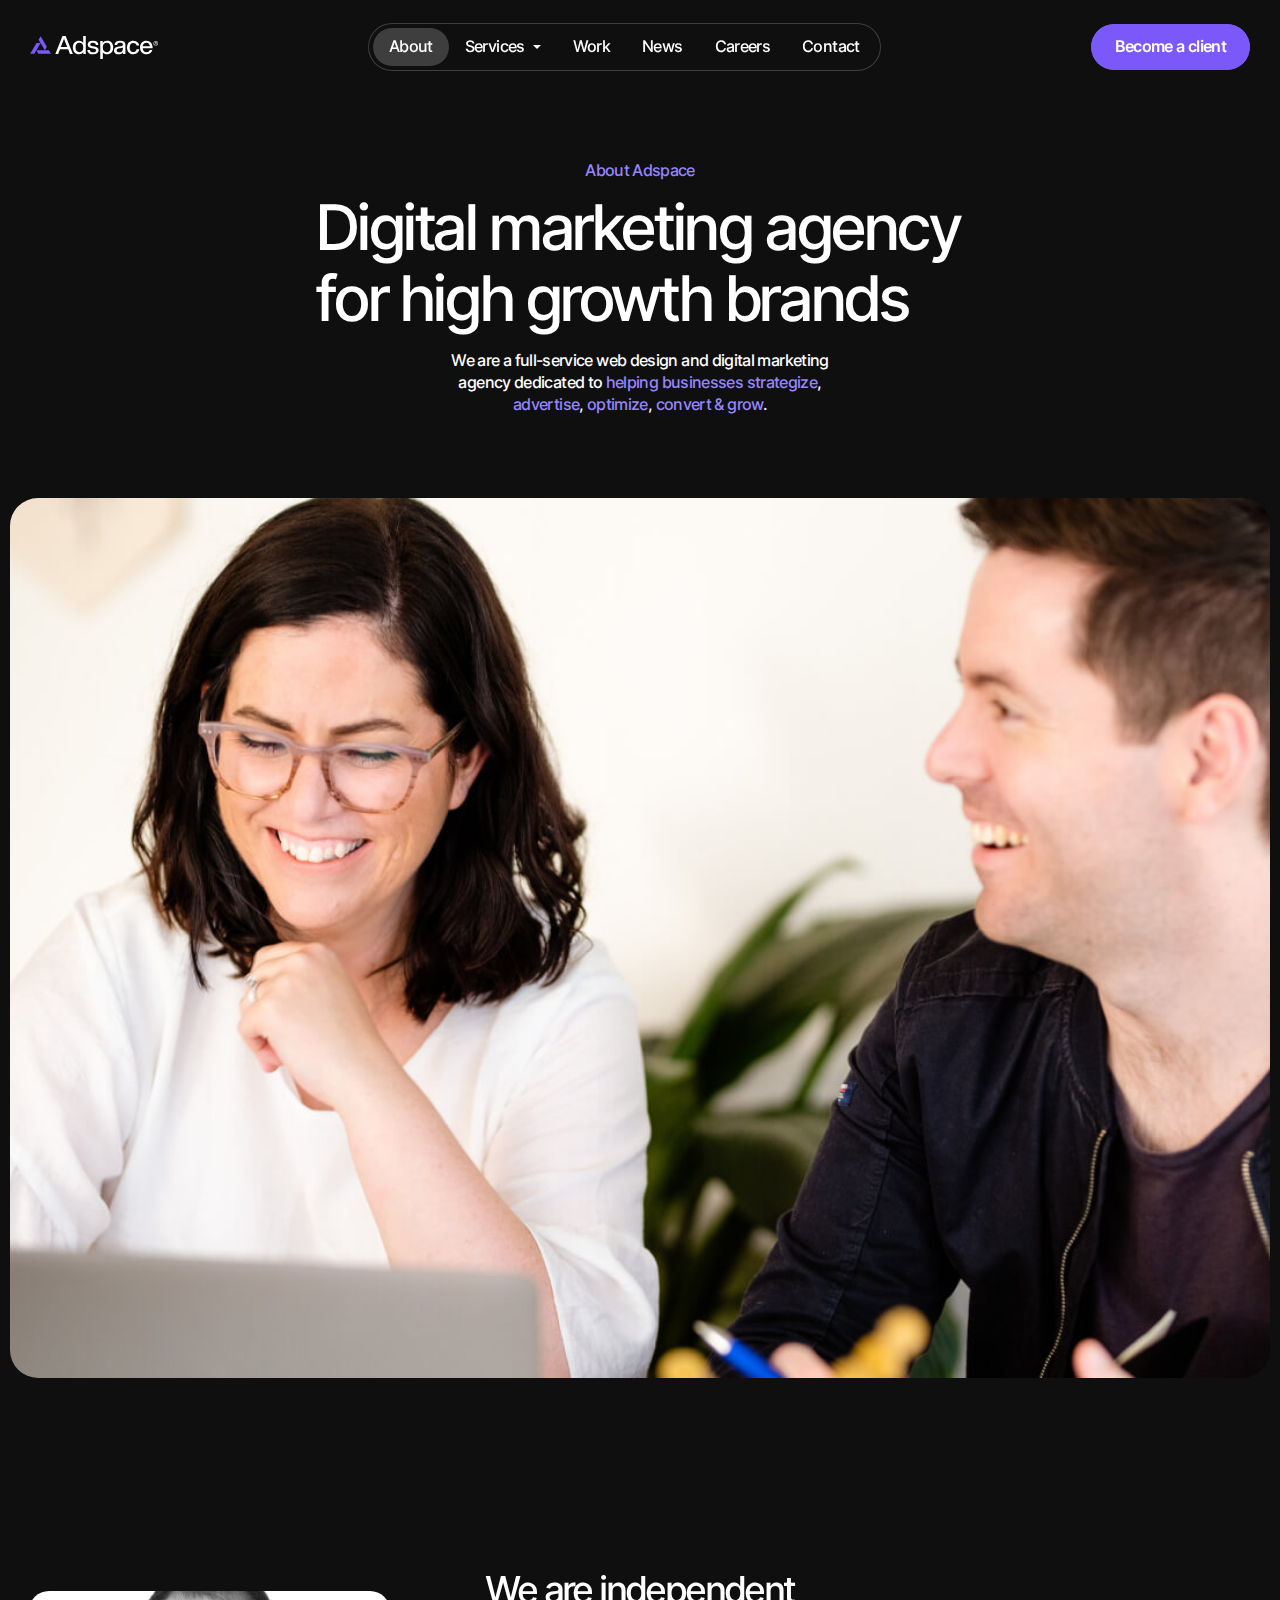
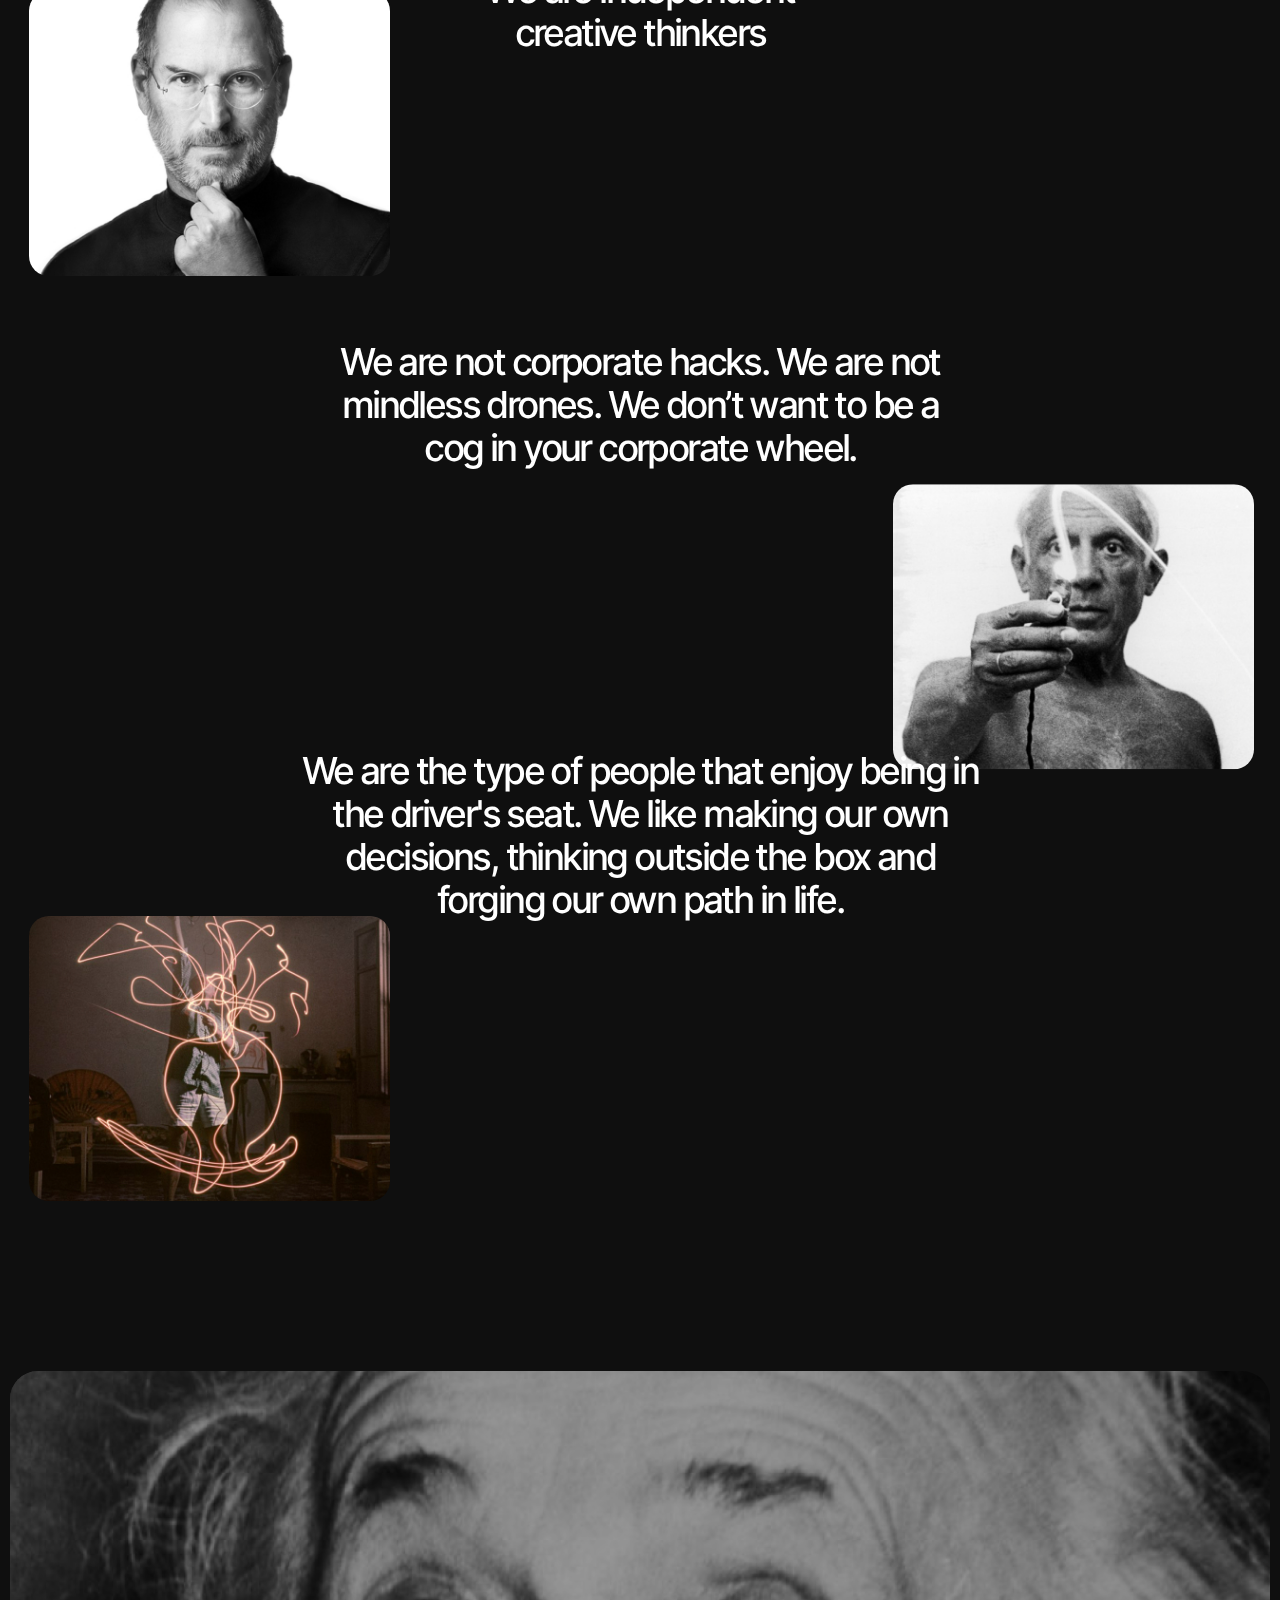
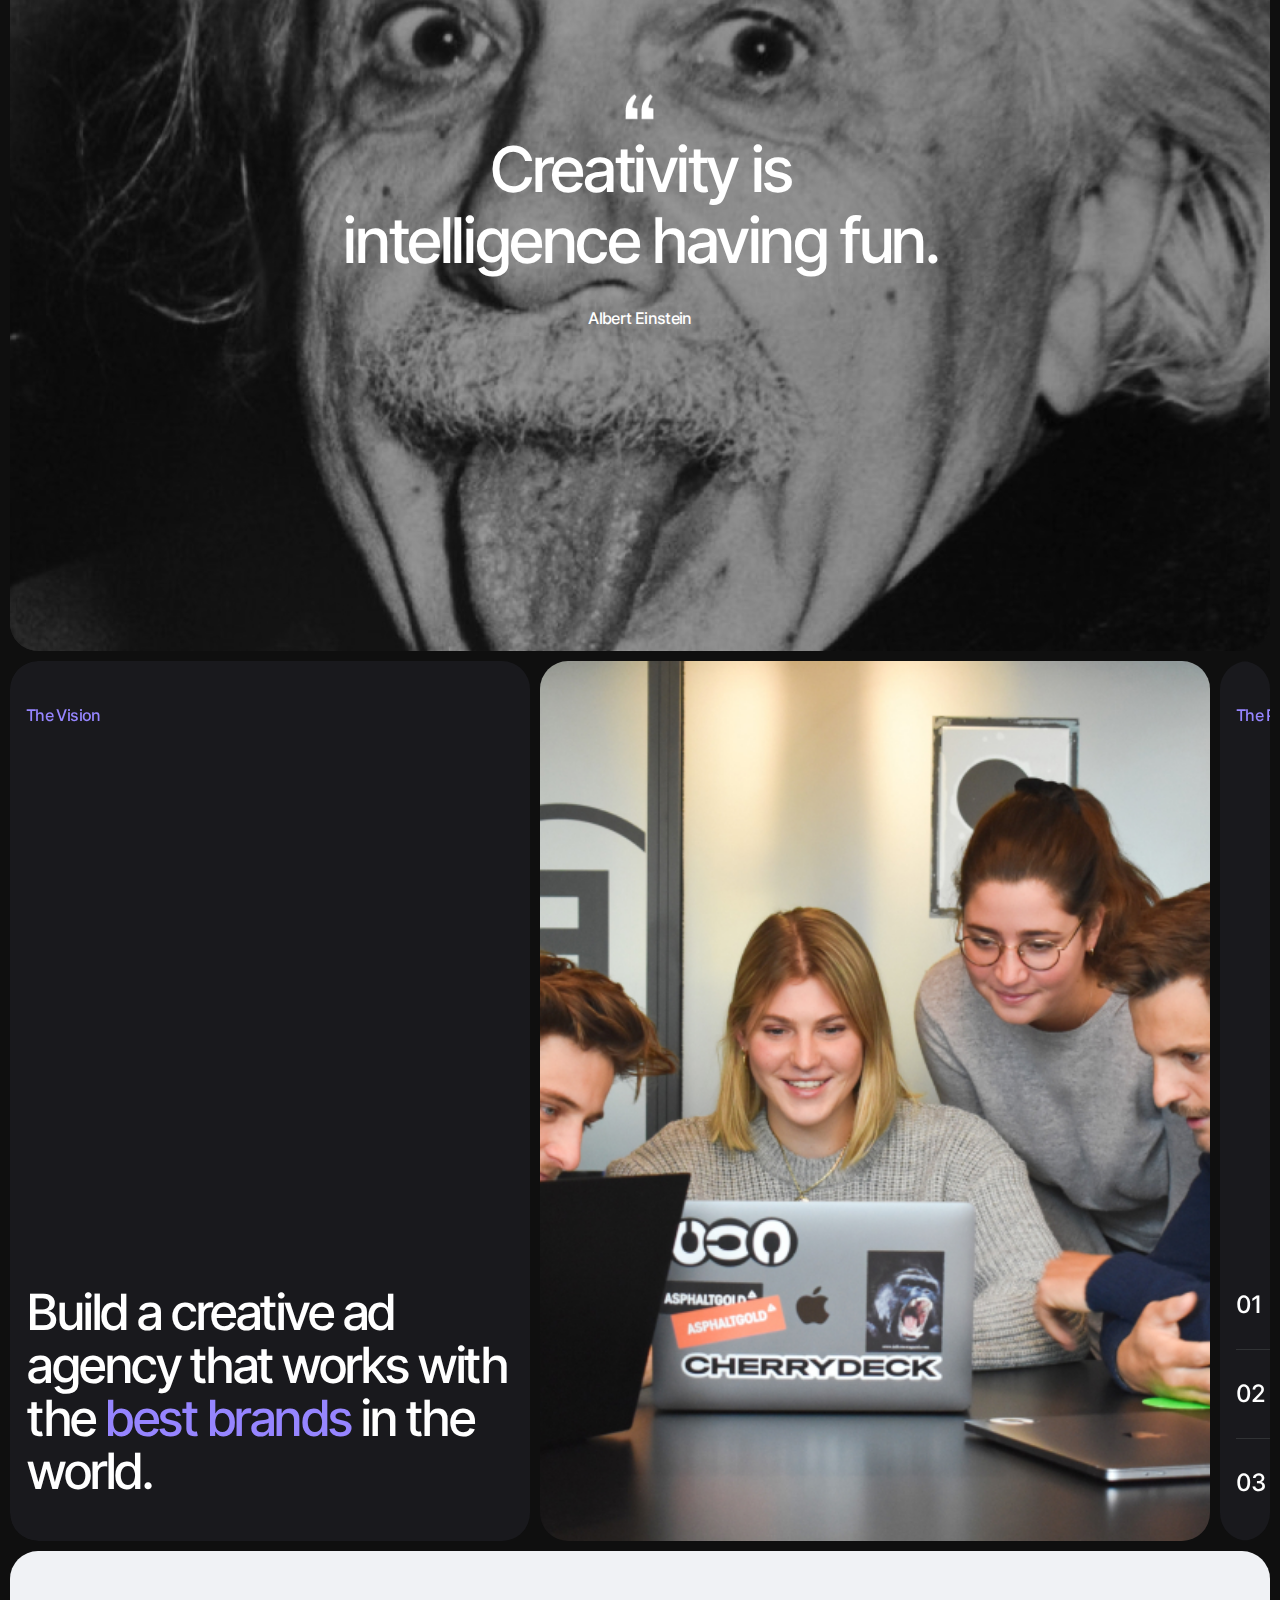
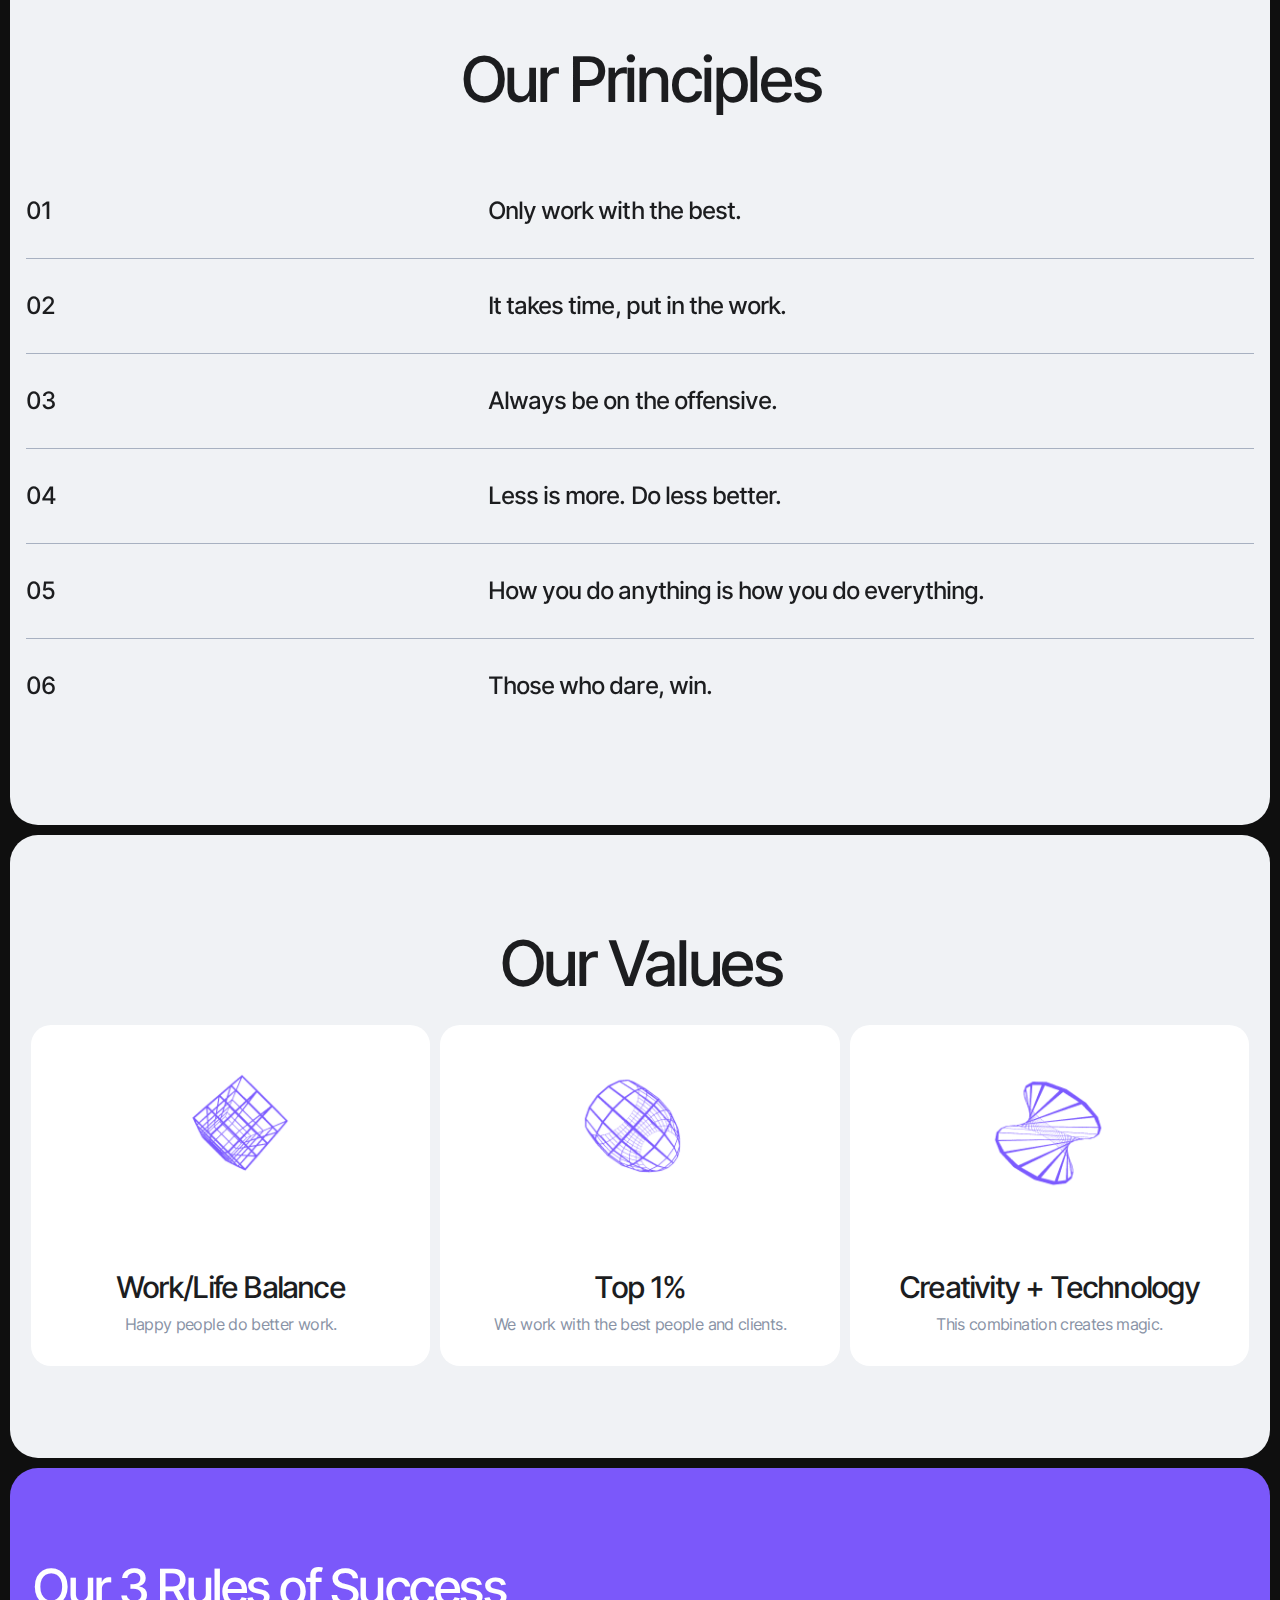
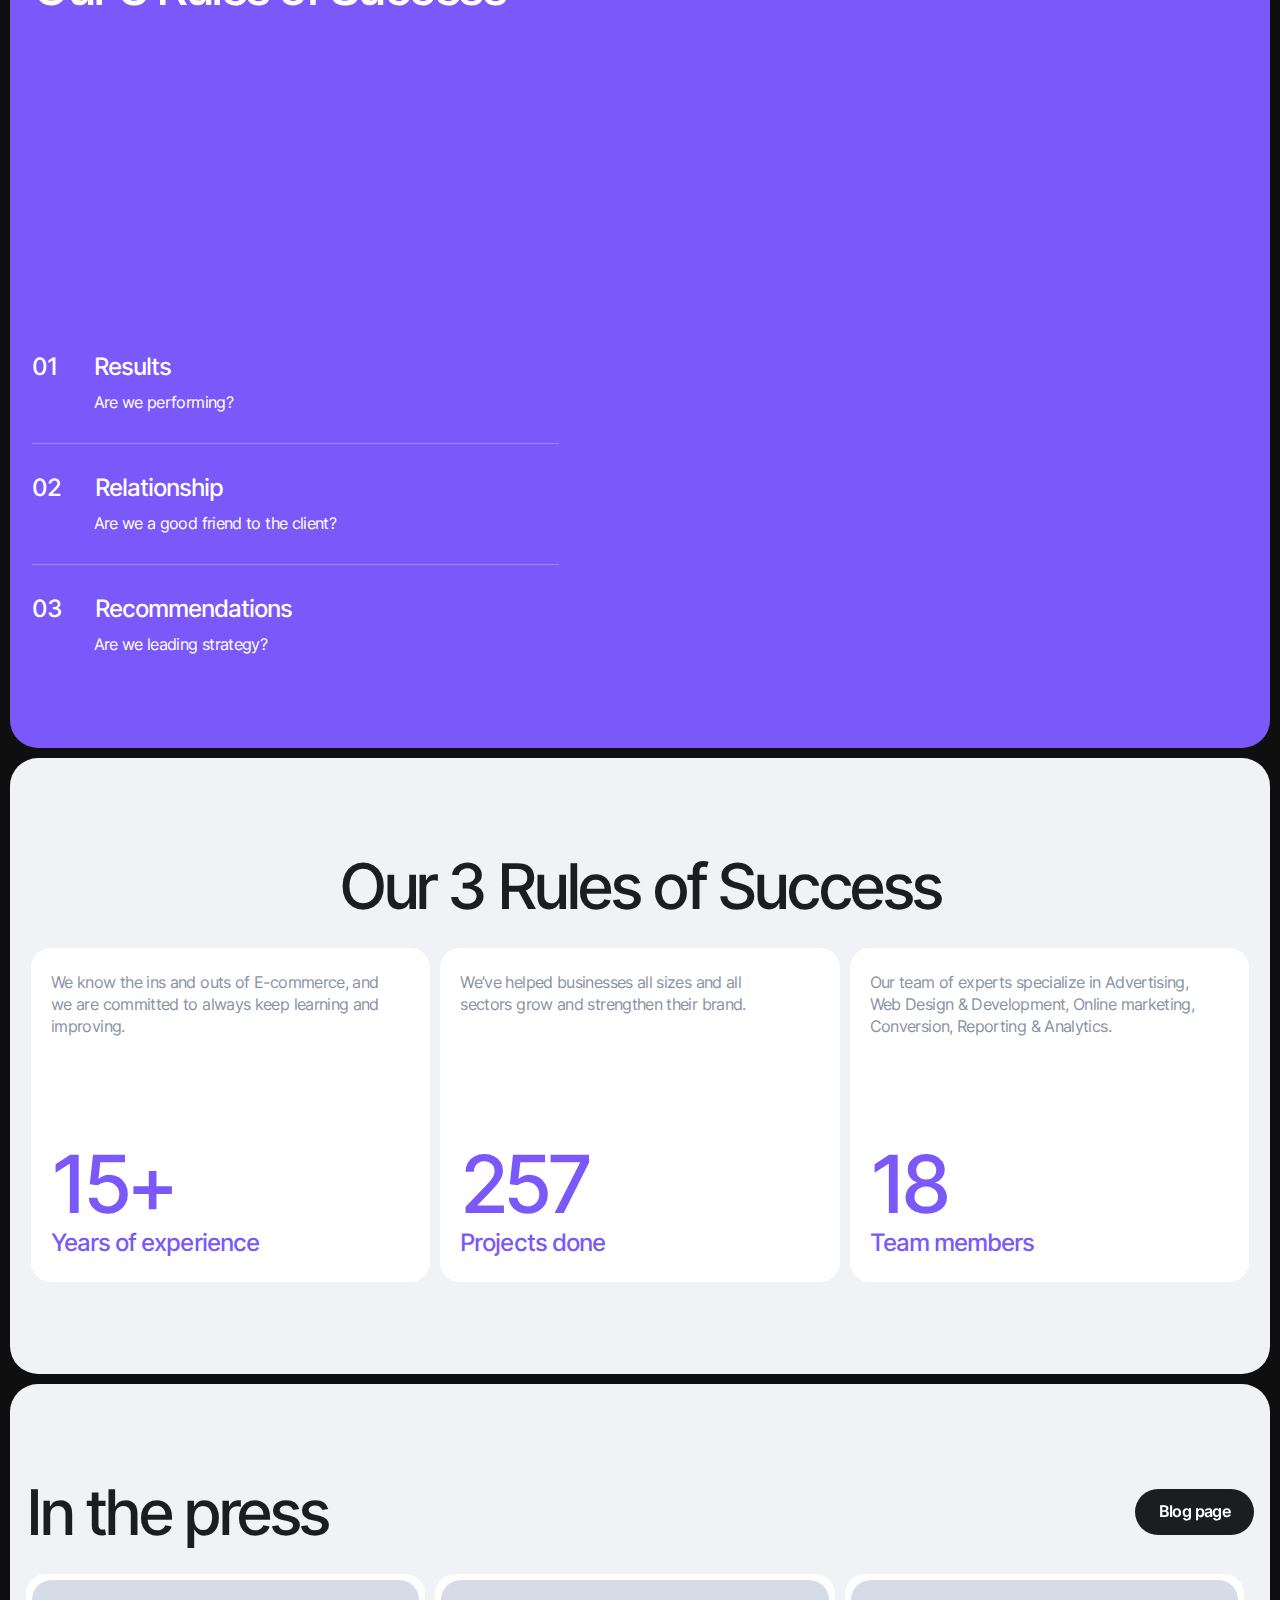
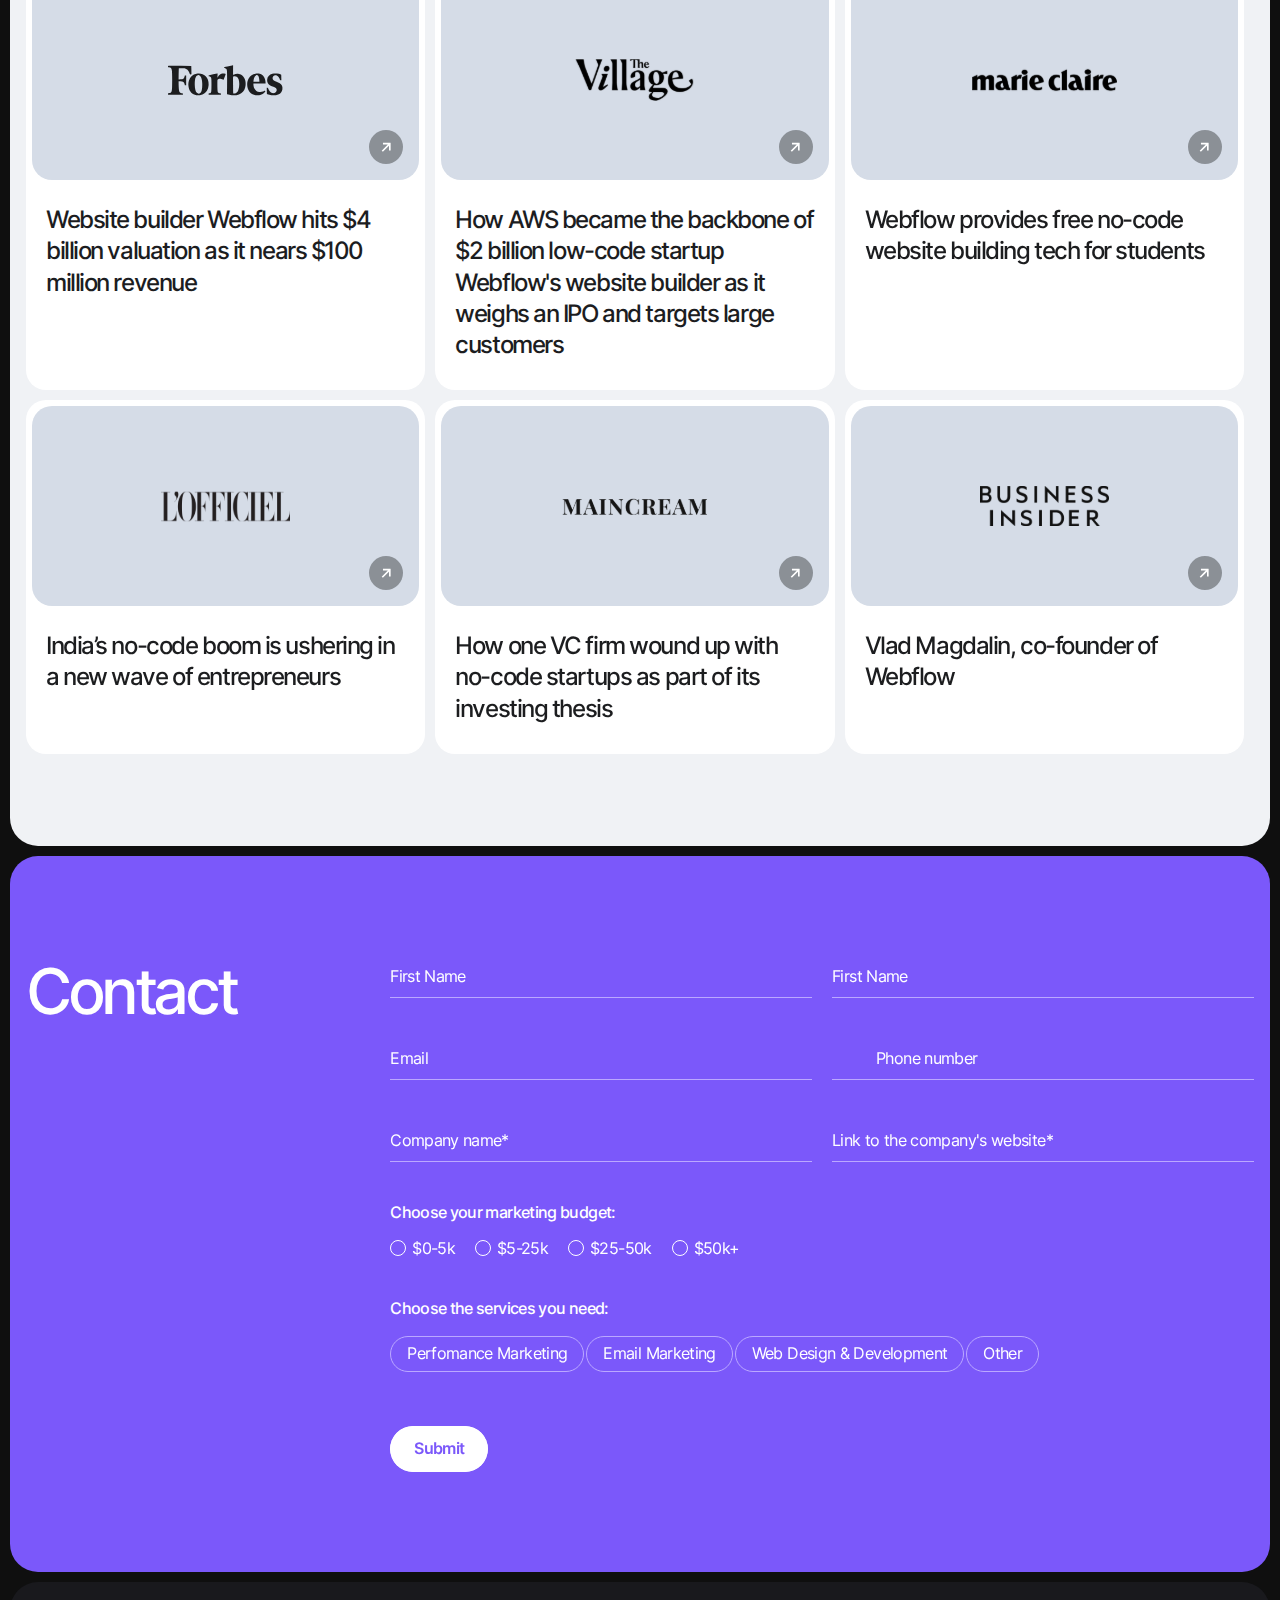
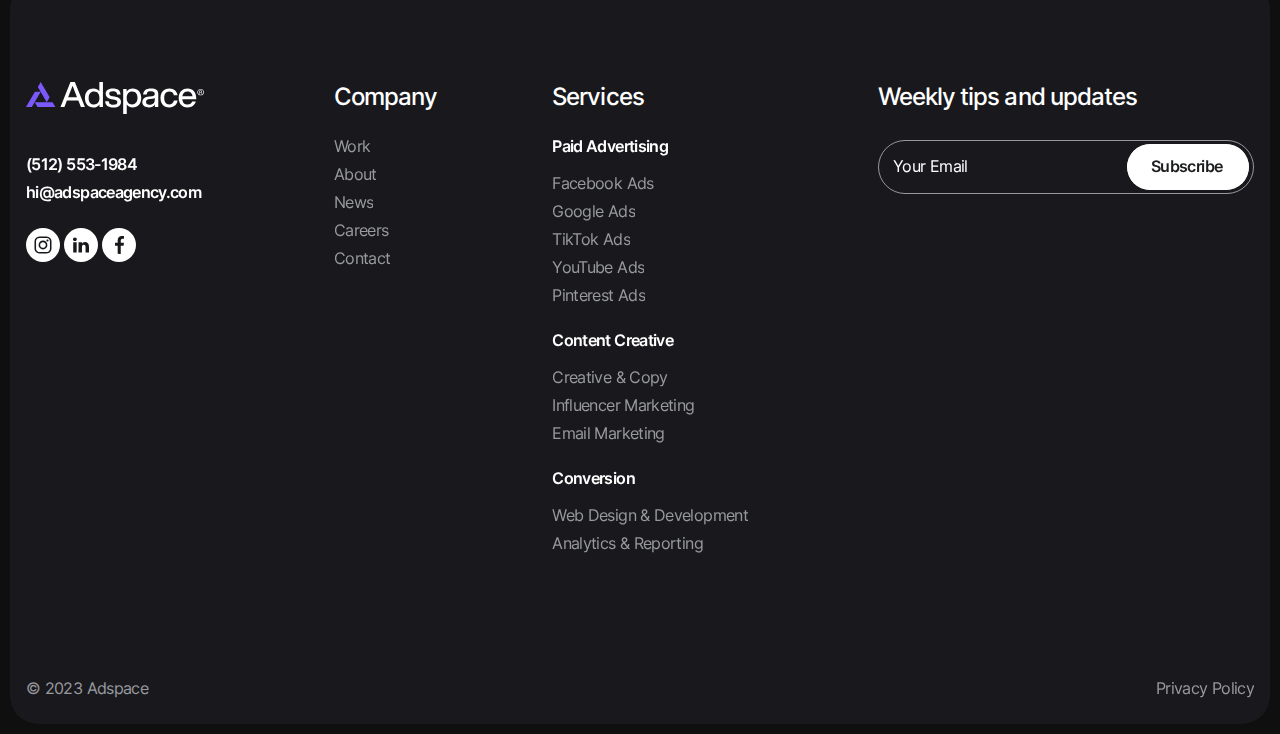
==== about.html @ 28464959 "add files" ====
<!DOCTYPE html>
<html lang="en" class="">
<head>
    <meta charset="UTF-8">
    <meta http-equiv="X-UA-Compatible" content="IE=edge">
    <meta name="viewport" content="width=device-width, initial-scale=1.0">
    <link rel="stylesheet" href="css/style.min.css">
    <link rel="stylesheet" href="https://cdn.jsdelivr.net/npm/swiper@11/swiper-bundle.min.css" />
    <link rel="stylesheet" href="https://cdnjs.cloudflare.com/ajax/libs/intl-tel-input/17.0.8/css/intlTelInput.css" />
    <link rel="stylesheet" href="https://cdnjs.cloudflare.com/ajax/libs/animate.css/4.1.1/animate.min.css" />
    <title>About</title>
</head>

<body class="">
    <svg display="none">
    <symbol id="instagram" viewBox="0 0 18 18">
        <g>
            <path
                d="M9 2.03614C11.253 2.03614 11.5602 2.03614 12.4819 2.03614C13.3012 2.03614 13.7108 2.24096 14.0181 2.34337C14.4277 2.54819 14.7349 2.6506 15.0422 2.95783C15.3494 3.26506 15.5542 3.57229 15.6566 3.98193C15.759 4.28916 15.8614 4.6988 15.9639 5.51807C15.9639 6.43976 15.9639 6.64458 15.9639 9C15.9639 11.3554 15.9639 11.5602 15.9639 12.4819C15.9639 13.3012 15.759 13.7108 15.6566 14.0181C15.4518 14.4277 15.3494 14.7349 15.0422 15.0422C14.7349 15.3494 14.4277 15.5542 14.0181 15.6566C13.7108 15.759 13.3012 15.8614 12.4819 15.9639C11.5602 15.9639 11.3554 15.9639 9 15.9639C6.64458 15.9639 6.43976 15.9639 5.51807 15.9639C4.6988 15.9639 4.28916 15.759 3.98193 15.6566C3.57229 15.4518 3.26506 15.3494 2.95783 15.0422C2.6506 14.7349 2.44578 14.4277 2.34337 14.0181C2.24096 13.7108 2.13855 13.3012 2.03614 12.4819C2.03614 11.5602 2.03614 11.3554 2.03614 9C2.03614 6.64458 2.03614 6.43976 2.03614 5.51807C2.03614 4.6988 2.24096 4.28916 2.34337 3.98193C2.54819 3.57229 2.6506 3.26506 2.95783 2.95783C3.26506 2.6506 3.57229 2.44578 3.98193 2.34337C4.28916 2.24096 4.6988 2.13855 5.51807 2.03614C6.43976 2.03614 6.74699 2.03614 9 2.03614ZM9 0.5C6.64458 0.5 6.43976 0.5 5.51807 0.5C4.59639 0.5 3.98193 0.70482 3.46988 0.909639C2.95783 1.11446 2.44578 1.42169 1.93374 1.93374C1.42169 2.44578 1.21687 2.85542 0.909639 3.46988C0.70482 3.98193 0.60241 4.59639 0.5 5.51807C0.5 6.43976 0.5 6.74699 0.5 9C0.5 11.3554 0.5 11.5602 0.5 12.4819C0.5 13.4036 0.70482 14.0181 0.909639 14.5301C1.11446 15.0422 1.42169 15.5542 1.93374 16.0663C2.44578 16.5783 2.85542 16.7831 3.46988 17.0904C3.98193 17.2952 4.59639 17.3976 5.51807 17.5C6.43976 17.5 6.74699 17.5 9 17.5C11.253 17.5 11.5602 17.5 12.4819 17.5C13.4036 17.5 14.0181 17.2952 14.5301 17.0904C15.0422 16.8855 15.5542 16.5783 16.0663 16.0663C16.5783 15.5542 16.7831 15.1446 17.0904 14.5301C17.2952 14.0181 17.3976 13.4036 17.5 12.4819C17.5 11.5602 17.5 11.253 17.5 9C17.5 6.74699 17.5 6.43976 17.5 5.51807C17.5 4.59639 17.2952 3.98193 17.0904 3.46988C16.8855 2.95783 16.5783 2.44578 16.0663 1.93374C15.5542 1.42169 15.1446 1.21687 14.5301 0.909639C14.0181 0.70482 13.4036 0.60241 12.4819 0.5C11.5602 0.5 11.3554 0.5 9 0.5Z" />
            <path
                d="M9 4.59639C6.54217 4.59639 4.59639 6.54217 4.59639 9C4.59639 11.4578 6.54217 13.4036 9 13.4036C11.4578 13.4036 13.4036 11.4578 13.4036 9C13.4036 6.54217 11.4578 4.59639 9 4.59639ZM9 11.8675C7.46386 11.8675 6.13253 10.6386 6.13253 9C6.13253 7.46386 7.36145 6.13253 9 6.13253C10.5361 6.13253 11.8675 7.36145 11.8675 9C11.8675 10.5361 10.5361 11.8675 9 11.8675Z" />
            <path
                d="M13.506 5.51807C14.0716 5.51807 14.5301 5.05957 14.5301 4.49398C14.5301 3.92838 14.0716 3.46988 13.506 3.46988C12.9404 3.46988 12.4819 3.92838 12.4819 4.49398C12.4819 5.05957 12.9404 5.51807 13.506 5.51807Z" />
        </g>
    </symbol>
    <symbol id="linkedin" viewBox="0 0 16 16">
        <g>
            <path
                d="M16 9.72189V15.6053H12.5561V10.0806C12.5561 8.7174 12.0538 7.78467 10.8341 7.78467C9.90135 7.78467 9.32735 8.43041 9.11211 9.0044C9.04036 9.21965 8.96861 9.50664 8.96861 9.86539V15.6053H5.52466C5.52466 15.6053 5.59641 6.27794 5.52466 5.34521H8.96861V6.78019C9.39911 6.0627 10.2601 5.05821 12.0538 5.05821C14.278 5.05821 16 6.56494 16 9.72189ZM1.93722 0.394531C0.789236 0.394531 0 1.18377 0 2.18825C0 3.19274 0.717488 3.98198 1.86547 3.98198C3.0852 3.98198 3.80269 3.19274 3.80269 2.18825C3.87444 1.11202 3.15695 0.394531 1.93722 0.394531ZM0.215246 15.6053H3.65919V5.34521H0.215246V15.6053Z" />
        </g>
    </symbol>
    <symbol id="facebook" viewBox="0 0 9 18">
        <g>
            <path
                d="M5.74281 9.67681H8.53444L8.97275 6.69956H5.74224V5.07235C5.74224 3.83556 6.12718 2.73883 7.22918 2.73883H9V0.140667C8.68887 0.0965595 8.03085 0 6.78747 0C4.19114 0 2.669 1.43945 2.669 4.7189V6.69956H0V9.67681H2.669V17.8599C3.19758 17.9434 3.73297 18 4.28255 18C4.77933 18 5.26419 17.9523 5.74281 17.8844V9.67681Z" />
        </g>
    </symbol>
    <symbol id="x" viewBox="0 0 16 16">
        <g>
            <path
                d="M9.52373 6.77569L15.4811 0H14.0699L8.89493 5.88203L4.7648 0H0L6.24693 8.89552L0 16H1.4112L6.87253 9.78704L11.2352 16H16M1.92053 1.04127H4.08853L14.0688 15.0099H11.9003" />
        </g>
    </symbol>
    <symbol id="pinterest" viewBox="0 0 18 18">
        <g>
            <path
                d="M9.05545 0C4.07495 0 0 4.15385 0 9.23077C0 13.0385 2.26387 16.2692 5.43327 17.6538C5.43327 16.9615 5.43326 16.2692 5.54646 15.5769C5.77284 14.7692 6.67839 10.5 6.67839 10.5C6.67839 10.5 6.33882 9.92308 6.33882 9C6.33882 7.61539 7.13117 6.57692 8.03672 6.57692C8.82907 6.57692 9.28183 7.15385 9.28183 7.96154C9.28183 8.76923 8.71587 10.0385 8.48948 11.1923C8.2631 12.1154 8.94226 12.9231 9.961 12.9231C11.6589 12.9231 12.7908 10.7308 12.7908 7.96154C12.7908 5.88461 11.4325 4.38462 9.05545 4.38462C6.33881 4.38462 4.64092 6.46154 4.64092 8.76923C4.64092 9.57692 4.86731 10.1538 5.20689 10.6154C5.32008 10.8462 5.43327 10.8462 5.32007 11.0769C5.32007 11.1923 5.20688 11.6538 5.09369 11.7692C4.9805 12 4.86731 12.1154 4.64092 12C3.3958 11.4231 2.82983 10.0385 2.82983 8.42308C2.82983 5.76923 4.98049 2.65385 9.28183 2.65385C12.7908 2.65385 15.0547 5.19231 15.0547 7.96154C15.0547 11.5385 13.1304 14.3077 10.1874 14.3077C9.16864 14.3077 8.2631 13.7308 7.92352 13.1538C7.92352 13.1538 7.35754 15.2308 7.24435 15.6923C7.01797 16.3846 6.6784 17.0769 6.33882 17.6538C7.13117 17.8846 8.0367 18 8.94225 18C13.9227 18 17.9977 13.8462 17.9977 8.76923C18.1109 4.15385 14.0359 0 9.05545 0Z" />
        </g>
    </symbol>
    <symbol id="arrow-link" viewBox="0 0 17 16">
        <g>
            <path d="M0.529297 7.99989H13.9558M8.294 1.5293L14.7646 7.99989L8.294 14.4705" stroke-width="2.2px" />
        </g>
    </symbol>
    <symbol id="quote" viewBox="0 0 29 26">
        <g>
            <path
                d="M9.29617 0L11.4181 2.73684C10.3403 4.56141 9.36353 6.45614 8.48781 8.42105C7.67944 10.3158 7.2079 12.2105 7.07317 14.1053L12.3275 15.1579V26H0V18.2105C0 13.6491 0.909408 9.96491 2.72822 7.1579C4.6144 4.35088 6.80372 1.96491 9.29617 0ZM25.9686 0L28.0906 2.73684C27.0128 4.56141 26.036 6.45614 25.1603 8.42105C24.3519 10.3158 23.8804 12.2105 23.7456 14.1053L29 15.1579V26H16.6725V18.2105C16.6725 13.6491 17.5819 9.96491 19.4007 7.1579C21.2869 4.35088 23.4762 1.96491 25.9686 0Z" />
        </g>
    </symbol>
    <symbol id="logo-icon" viewBox="0 0 30 25">
        <g>
            <path d="M29.6786 24.9972H11.887L8.97919 20.0688H26.7873L29.6786 24.9972Z" />
            <path d="M23.8797 15.1433L21.0048 20.0716L12.1007 4.91489L14.9921 0.00268555L23.8797 15.1433Z" />
            <path d="M15.0081 9.82471L6.10405 24.9814L0.32135 24.9976L9.2254 9.82471H15.0081Z" />
        </g>
    </symbol>
    <symbol id="logo-text" viewBox="0 0 144 32">
        <g>
            <path
                d="M142.006 11.3211L141.956 10.8183C141.924 10.4939 141.792 10.2831 141.544 10.1858C141.891 10.0398 142.055 9.78028 142.055 9.3748C142.055 9.06664 141.956 8.83958 141.742 8.67739C141.528 8.5152 141.231 8.4341 140.852 8.4341H139.369V11.8401H139.962V10.4777H140.902C141.066 10.4777 141.182 10.5101 141.248 10.5912C141.314 10.6561 141.363 10.7859 141.38 10.9805L141.413 11.3211C141.429 11.5644 141.462 11.7428 141.544 11.8401H142.154C142.072 11.6941 142.022 11.5157 142.006 11.3211ZM140.902 9.94247H139.979V8.96933H140.852C141.248 8.96933 141.446 9.13152 141.446 9.4559C141.446 9.78028 141.264 9.94247 140.902 9.94247ZM142.006 11.3211L141.956 10.8183C141.924 10.4939 141.792 10.2831 141.544 10.1858C141.891 10.0398 142.055 9.78028 142.055 9.3748C142.055 9.06664 141.956 8.83958 141.742 8.67739C141.528 8.5152 141.231 8.4341 140.852 8.4341H139.369V11.8401H139.962V10.4777H140.902C141.066 10.4777 141.182 10.5101 141.248 10.5912C141.314 10.6561 141.363 10.7859 141.38 10.9805L141.413 11.3211C141.429 11.5644 141.462 11.7428 141.544 11.8401H142.154C142.072 11.6941 142.022 11.5157 142.006 11.3211ZM140.902 9.94247H139.979V8.96933H140.852C141.248 8.96933 141.446 9.13152 141.446 9.4559C141.446 9.78028 141.264 9.94247 140.902 9.94247ZM143.044 7.93132C142.401 7.315 141.61 7.00684 140.671 7.00684C139.731 7.00684 138.94 7.315 138.298 7.93132C137.655 8.54764 137.325 9.29371 137.325 10.1858C137.325 11.0778 137.655 11.8239 138.298 12.4402C138.94 13.0565 139.731 13.3647 140.671 13.3647C141.61 13.3647 142.401 13.0565 143.044 12.4402C143.687 11.8239 144 11.0778 144 10.1858C144 9.29371 143.687 8.54764 143.044 7.93132ZM142.55 11.9861C142.055 12.4726 141.429 12.7159 140.671 12.7159C139.913 12.7159 139.27 12.4726 138.776 11.9861C138.265 11.4833 138.017 10.8832 138.017 10.1695C138.017 9.4559 138.265 8.83958 138.776 8.35301C139.27 7.86644 139.913 7.62316 140.671 7.62316C141.429 7.62316 142.055 7.86644 142.55 8.35301C143.061 8.8558 143.308 9.4559 143.308 10.1695C143.324 10.8832 143.061 11.4833 142.55 11.9861ZM141.973 10.8183C141.94 10.4939 141.808 10.2831 141.561 10.1858C141.907 10.0398 142.072 9.78028 142.072 9.3748C142.072 9.06664 141.973 8.83958 141.759 8.67739C141.544 8.5152 141.248 8.4341 140.869 8.4341H139.385V11.8401H139.979V10.4777H140.918C141.083 10.4777 141.198 10.5101 141.264 10.5912C141.33 10.6561 141.38 10.7859 141.396 10.9805L141.429 11.3211C141.446 11.5644 141.479 11.7428 141.561 11.8401H142.171C142.072 11.6941 142.022 11.5157 142.006 11.3211L141.973 10.8183ZM140.902 9.94247H139.979V8.96933H140.852C141.248 8.96933 141.446 9.13152 141.446 9.4559C141.446 9.78028 141.264 9.94247 140.902 9.94247Z" />
            <path
                d="M90.9626 6.4873C86.0017 6.4873 83.3811 8.51467 83.1174 12.5856H86.6609C86.8752 9.82841 88.4244 9.3094 90.9626 9.3094C93.8304 9.3094 94.7533 10.1852 94.7533 11.9207C94.7533 13.3641 93.7809 13.9967 92.0009 14.2075L89.2815 14.4833C84.6502 14.9536 82.3263 16.835 82.3263 20.1112C82.3263 24.1173 85.6885 25.4959 88.9189 25.4959C91.6878 25.4959 93.6985 24.539 94.9346 22.6089V25.0742H98.2639V11.8396C98.2804 8.27139 95.8411 6.4873 90.9626 6.4873ZM94.7698 17.9054C94.7698 19.4625 94.2754 20.6627 93.27 21.5061C92.2646 22.3494 90.9956 22.7711 89.4793 22.7711C88.3585 22.7711 87.5015 22.5279 86.9081 22.0413C86.3313 21.5547 86.0346 20.8897 86.0346 20.0139C86.0346 19.1381 86.3313 18.4731 86.9246 17.9865C87.518 17.5 88.5069 17.1918 89.8913 17.0134L92.4789 16.7377C93.5502 16.6242 94.3083 16.3809 94.7698 16.0078V17.9054Z" />
            <path
                d="M14.8346 0H10.4341L0.479263 25.0907H4.4513L6.92352 18.5707H18.3782L20.8833 25.0907H24.9378L14.8346 0ZM8.12667 15.2945C8.12667 15.2945 10.533 9.0664 12.6096 3.63305C14.1259 7.73644 17.1256 15.2945 17.1256 15.2945H8.12667Z" />
            <path
                d="M39.3587 0V9.37456C37.9742 7.4445 35.98 6.48758 33.3759 6.48758C28.8105 6.48758 24.9209 9.52053 24.9209 16.0081C24.9209 21.9605 28.3161 25.5124 33.3759 25.5124C36.0789 25.5124 38.1226 24.4744 39.4905 22.4146V25.0907H42.9352V0H39.3587ZM34.0516 22.4795C31.019 22.4795 28.6457 20.4845 28.6457 16.1379C28.6457 11.9858 30.7553 9.52053 34.0516 9.52053C37.9413 9.52053 39.4576 12.4562 39.4576 16.0081C39.4576 20.1926 37.3479 22.4795 34.0516 22.4795Z" />
            <path
                d="M54.5711 14.5481L52.6428 14.2237C50.154 13.7372 49.1981 13.0073 49.1981 11.6449C49.1981 9.89329 50.7968 9.21209 52.7746 9.21209C56.3181 9.21209 56.9939 10.7042 57.1092 12.5532H60.5868C60.4715 8.51467 57.8674 6.4873 52.7911 6.4873C47.9126 6.4873 45.6711 8.83905 45.6711 11.7747C45.6711 14.6941 47.6324 16.4944 51.5385 17.208L53.4339 17.5649C56.6313 18.1163 57.3729 18.9597 57.3729 20.241C57.3729 21.9278 56.005 22.7711 53.2855 22.7711C49.6431 22.7711 48.9509 21.2141 48.7366 19.3165H45.1602C45.4239 23.4686 48.1268 25.5446 53.2526 25.5446C58.4937 25.5446 60.9824 23.2253 60.9824 19.9815C60.9824 17.2405 59.4661 15.4726 54.5711 14.5481Z" />
            <path
                d="M72.7835 6.4873C70.0641 6.4873 68.0039 7.54154 66.6194 9.65V6.909H63.1748V31.9997H66.7513V22.5441C68.1357 24.5228 70.1465 25.4959 72.767 25.4959C77.6291 25.4959 81.222 22.0737 81.222 15.9916C81.222 10.0555 77.8763 6.4873 72.7835 6.4873ZM72.0913 22.4792C68.6467 22.4792 66.6854 19.8679 66.6854 15.9916C66.6854 11.8882 68.762 9.50403 72.0913 9.50403C76.0139 9.50403 77.4972 12.4397 77.4972 15.8456C77.5137 19.9328 75.5359 22.4792 72.0913 22.4792Z" />
            <path
                d="M113.922 18.6029C113.411 21.6034 111.153 22.4468 109.307 22.4468C105.516 22.4468 104.214 19.203 104.214 16.0078C104.214 12.3586 105.796 9.55269 109.307 9.55269C111.384 9.55269 113.361 10.6069 113.889 13.2506H117.548C117.037 9.53647 114.301 6.4873 109.307 6.4873C104.906 6.4873 100.489 9.24453 100.489 15.9916C100.489 22.317 104.61 25.4959 109.29 25.4959C114.713 25.4959 117.119 21.8791 117.564 18.5866H113.922V18.6029Z" />
            <path
                d="M136.221 16.1376C136.221 10.7042 133.139 6.4873 127.453 6.4873C122.624 6.4873 118.684 9.84463 118.684 16.0078C118.684 22.1224 122.607 25.5121 127.535 25.5121C132.166 25.5121 134.902 22.8685 135.809 19.5273H132.199C131.474 21.5547 129.958 22.5603 127.617 22.5603C124.865 22.5603 122.689 21.133 122.327 17.1756H136.254V16.1376H136.221ZM122.327 14.3697C122.541 12.7803 123.101 11.5476 123.991 10.7042C124.881 9.86085 126.035 9.43915 127.453 9.43915C128.886 9.43915 130.04 9.89329 130.947 10.8015C131.837 11.7098 132.364 12.8938 132.545 14.3697H122.327Z" />
        </g>
    </symbol>
    <symbol id="close" viewBox="0 0 12 12">
        <g>
            <path d="M11 1L1 11M11 11L1 1" />
        </g>
    </symbol>
    <symbol id="check" viewBox="0 0 7 6">
        <g>
            <path d="M0.442871 2.87201L2.55171 5.17578L6.53506 0.824219" />
        </g>
    </symbol>
    <symbol id="star" viewBox="0 0 494 469">
        <g>
            <path
                d="M247 0L249.131 256.066L493.324 178.965L250.449 260.12L399.236 468.535L247 262.626L94.7636 468.535L243.551 260.12L0.676361 178.965L244.869 256.066L247 0Z" />
        </g>
    </symbol>
    <symbol id="clock" viewBox="0 0 20 20">
        <g>
            <path
                d="M18.3337 10C18.3337 14.6 14.6003 18.3334 10.0003 18.3334C5.40033 18.3334 1.66699 14.6 1.66699 10C1.66699 5.40002 5.40033 1.66669 10.0003 1.66669C14.6003 1.66669 18.3337 5.40002 18.3337 10Z"
                stroke-linecap="round" stroke-linejoin="round" />
            <path d="M13.0914 12.65L10.5081 11.1084C10.0581 10.8417 9.69141 10.2 9.69141 9.67503V6.25836"
                stroke-linecap="round" stroke-linejoin="round" />
        </g>
    </symbol>
    <symbol id="more" viewBox="0 0 19 18">
        <g>
            <path
                d="M15.2513 6.19656C14.932 5.60496 14.5184 5.01337 13.9634 4.45843C11.4557 1.95071 7.39309 1.95071 4.88537 4.45843C2.37242 6.97138 2.37242 11.034 4.88014 13.5417C7.38786 16.0494 11.4505 16.0494 13.9582 13.5417C14.8901 12.6098 15.4764 11.4581 15.7173 10.2539"
                stroke-linecap="round" stroke-linejoin="round" />
            <path d="M15.7754 6.97135L16.0005 3.72021" stroke-linecap="round" stroke-linejoin="round" />
            <path d="M15.7749 6.97153L12.7227 6.49512" stroke-linecap="round" stroke-linejoin="round" />
        </g>
    </symbol>
    <symbol id="file" viewBox="0 0 16 16">
        <g>
            <path
                d="M8.24922 8.11244L6.39672 9.96494C5.36922 10.9924 5.36922 12.6499 6.39672 13.6774C7.42422 14.7049 9.08172 14.7049 10.1092 13.6774L13.0267 10.7599C15.0742 8.71244 15.0742 5.38244 13.0267 3.33494C10.9792 1.28744 7.64922 1.28744 5.60172 3.33494L2.42172 6.51494C0.666719 8.26994 0.666719 11.1199 2.42172 12.8824"
                stroke-linecap="round" stroke-linejoin="round" />
        </g>
    </symbol>
</svg>
    <div class="wrapper wrapper_black black">
        <header class="header black-bg animate__animated animate__fadeIn">
            <div class="header__main">
                <div class="header__container">
                    <div class="header__row">
                        <a href="" class="header__logo">
                            <svg class="header__logo-icon">
                                <use xlink:href="#logo-icon"></use>
                            </svg>
                            <svg class="header__logo-text">
                                <use xlink:href="#logo-text"></use>
                            </svg>
                        </a>
                        <nav class="header__menu menu-header" data-da="mobile-header__body, 0, 992">
                            <ul class="menu-header__list">
                                <li class="menu-header__item item-link active">
                                    <a href="" class="menu-header__link link">
                                        <span class="link__inner">
                                            <span class="link__content">
                                                <span class="link__text">About</span>
                                            </span>
                                            <span class="link__content">
                                                <span class="link__text">About</span>
                                            </span>
                                        </span>
                                    </a>
                                </li>
                                <li class="menu-header__item item-link menu-header__item_dropdown">
                                    <span href="" class="menu-header__link menu-header__link_dropdown link">
                                        <span class="link__inner">
                                            <span class="link__content">
                                                <span class="link__text">Services</span>
                                            </span>
                                            <span class="link__content">
                                                <span class="link__text">Services</span>
                                            </span>
                                        </span>
                                    </span>
                                    <span class="menu-header__icon-link icon-link">
                                        <span class="icon-link__inner">
                                            <span class="icon-link__content">
                                                <svg>
                                                    <use xlink:href="#arrow-link"></use>
                                                </svg>
                                            </span>
                                            <span class="icon-link__content">
                                                <svg>
                                                    <use xlink:href="#arrow-link"></use>
                                                </svg>
                                            </span>
                                        </span>
                                    </span>
                                    <nav class="menu-header-dropdown">
                                        <ul class="menu-header-dropdown__list">
                                            <li class="menu-header-dropdown__item">
                                                <h6 class="menu-header-dropdown__title">Paid Advertising</h6>
                                                <a href="" class="menu-header-dropdown__link link-dropdown">
                                                    <span class="link-dropdown__inner">
                                                        <span class="link-dropdown__content">
                                                            <span class="link-dropdown__text">Facebook Ads</span>
                                                        </span>
                                                        <span class="link-dropdown__content">
                                                            <span class="link-dropdown__text">Facebook Ads</span>
                                                        </span>
                                                    </span>
                                                </a>
                                                <a href="" class="menu-header-dropdown__link link-dropdown">
                                                    <span class="link-dropdown__inner">
                                                        <span class="link-dropdown__content">
                                                            <span class="link-dropdown__text">Google Ads</span>
                                                        </span>
                                                        <span class="link-dropdown__content">
                                                            <span class="link-dropdown__text">Google Ads</span>
                                                        </span>
                                                    </span>
                                                </a>
                                                <a href="" class="menu-header-dropdown__link link-dropdown">
                                                    <span class="link-dropdown__inner">
                                                        <span class="link-dropdown__content">
                                                            <span class="link-dropdown__text">TikTok Ads</span>
                                                        </span>
                                                        <span class="link-dropdown__content">
                                                            <span class="link-dropdown__text">TikTok Ads</span>
                                                        </span>
                                                    </span>
                                                </a>
                                                <a href="" class="menu-header-dropdown__link link-dropdown">
                                                    <span class="link-dropdown__inner">
                                                        <span class="link-dropdown__content">
                                                            <span class="link-dropdown__text">YouTube Ads</span>
                                                        </span>
                                                        <span class="link-dropdown__content">
                                                            <span class="link-dropdown__text">YouTube Ads</span>
                                                        </span>
                                                    </span>
                                                </a>
                                                <a href="" class="menu-header-dropdown__link link-dropdown">
                                                    <span class="link-dropdown__inner">
                                                        <span class="link-dropdown__content">
                                                            <span class="link-dropdown__text">Pinterest Ads</span>
                                                        </span>
                                                        <span class="link-dropdown__content">
                                                            <span class="link-dropdown__text">Pinterest Ads</span>
                                                        </span>
                                                    </span>
                                                </a>
                                            </li>
                                            <li class="menu-header-dropdown__item">
                                                <h6 class="menu-header-dropdown__title">Content Creative</h6>
                                                <a href="" class="menu-header-dropdown__link link-dropdown">
                                                    <span class="link-dropdown__inner">
                                                        <span class="link-dropdown__content">
                                                            <span class="link-dropdown__text">Creative & Copy</span>
                                                        </span>
                                                        <span class="link-dropdown__content">
                                                            <span class="link-dropdown__text">Creative & Copy</span>
                                                        </span>
                                                    </span>
                                                </a>
                                                <a href="" class="menu-header-dropdown__link link-dropdown">
                                                    <span class="link-dropdown__inner">
                                                        <span class="link-dropdown__content">
                                                            <span class="link-dropdown__text">Influencer
                                                                Marketing</span>
                                                        </span>
                                                        <span class="link-dropdown__content">
                                                            <span class="link-dropdown__text">Influencer
                                                                Marketing</span>
                                                        </span>
                                                    </span>
                                                </a>
                                                <a href="" class="menu-header-dropdown__link link-dropdown">
                                                    <span class="link-dropdown__inner">
                                                        <span class="link-dropdown__content">
                                                            <span class="link-dropdown__text">Email Marketing</span>
                                                        </span>
                                                        <span class="link-dropdown__content">
                                                            <span class="link-dropdown__text">Email Marketing</span>
                                                        </span>
                                                    </span>
                                                </a>
                                            </li>
                                            <li class="menu-header-dropdown__item">
                                                <h6 class="menu-header-dropdown__title">Conversion</h6>
                                                <a href="" class="menu-header-dropdown__link link-dropdown">
                                                    <span class="link-dropdown__inner">
                                                        <span class="link-dropdown__content">
                                                            <span class="link-dropdown__text">Web Design &
                                                                Development</span>
                                                        </span>
                                                        <span class="link-dropdown__content">
                                                            <span class="link-dropdown__text">Web Design &
                                                                Development</span>
                                                        </span>
                                                    </span>
                                                </a>
                                                <a href="" class="menu-header-dropdown__link link-dropdown">
                                                    <span class="link-dropdown__inner">
                                                        <span class="link-dropdown__content">
                                                            <span class="link-dropdown__text">Analytics &
                                                                Reporting</span>
                                                        </span>
                                                        <span class="link-dropdown__content">
                                                            <span class="link-dropdown__text">Analytics &
                                                                Reporting</span>
                                                        </span>
                                                    </span>
                                                </a>
                                            </li>
                                        </ul>
                                    </nav>
                                </li>
                                <li class="menu-header__item item-link">
                                    <a href="" class="menu-header__link link">
                                        <span class="link__inner">
                                            <span class="link__content">
                                                <span class="link__text">Work</span>
                                            </span>
                                            <span class="link__content">
                                                <span class="link__text">Work</span>
                                            </span>
                                        </span>
                                    </a>
                                </li>
                                <li class="menu-header__item item-link">
                                    <a href="" class="menu-header__link link">
                                        <span class="link__inner">
                                            <span class="link__content">
                                                <span class="link__text">News</span>
                                            </span>
                                            <span class="link__content">
                                                <span class="link__text">News</span>
                                            </span>
                                        </span>
                                    </a>
                                </li>
                                <li class="menu-header__item item-link">
                                    <a href="" class="menu-header__link link">
                                        <span class="link__inner">
                                            <span class="link__content">
                                                <span class="link__text">Careers</span>
                                            </span>
                                            <span class="link__content">
                                                <span class="link__text">Careers</span>
                                            </span>
                                        </span>
                                    </a>
                                </li>
                                <li class="menu-header__item item-link">
                                    <a href="" class="menu-header__link link">
                                        <span class="link__inner">
                                            <span class="link__content">
                                                <span class="link__text">Contact</span>
                                            </span>
                                            <span class="link__content">
                                                <span class="link__text">Contact</span>
                                            </span>
                                        </span>
                                    </a>
                                </li>
                            </ul>
                        </nav>
                        <a href="" class="header__btn-become btn btn_purple" data-da="mobile-header__body, 1, 992">
                            <span class="btn__inner">
                                <span class="btn__content">
                                    <span class="btn__text">Become a client</span>
                                </span>
                                <span class="btn__content">
                                    <span class="btn__text">Become a client</span>
                                </span>
                            </span>
                        </a>
                        <button class="header__burger">
                            <span></span><span></span>
                        </button>
                    </div>
                </div>
            </div>
            <div class="header__mobile mobile-header">
                <div class="mobile-header__inner">
                    <div class="mobile-header__container container">
                        <div class="mobile-header__body">

                        </div>
                    </div>
                </div>
            </div>
        </header>
        <main class="about">
            <section class="about__main main-about block" data-bg="black-bg">
                <div class="main-about__body">
                    <div class="main-about__container container">
                        <div class="main-about__top top-main-about">
                            <div class="top-main-about__subtitle subtitle">
                                <p>
                                    <span class="text-inner wow animate__animated"
                                        style="animation-delay: 0s; animation-name: fadeInUpTextInner;">
                                        <span class="text-content wow animate__animated"
                                            style="animation-delay: 0s; animation-name: fadeInUpTextContent;">
                                            <span class="purple">About Adspace</span>
                                        </span>
                                    </span>
                                </p>
                            </div>
                            <h2 class="top-main-about__title">
                                <span class="text-inner wow animate__animated"
                                    style="animation-delay: 0.3s; animation-name: fadeInUpTextInner;">
                                    <span class="text-content wow animate__animated"
                                        style="animation-delay: 0.3s; animation-name: fadeInUpTextContent;">
                                        Digital marketing agency
                                    </span>
                                </span>
                                <span class="text-inner wow animate__animated"
                                    style="animation-delay: 0.6s; animation-name: fadeInUpTextInner;">
                                    <span class="text-content wow animate__animated"
                                        style="animation-delay: 0.6s; animation-name: fadeInUpTextContent;">
                                        for high growth brands
                                    </span>
                                </span>
                            </h2>
                            <div class="top-main-about__subtitle subtitle">
                                <p>
                                    <span class="text-inner wow animate__animated"
                                        style="animation-delay: 0.9s; animation-name: fadeInUpTextInner;">
                                        <span class="text-content wow animate__animated"
                                            style="animation-delay: 0.9s; animation-name: fadeInUpTextContent;">
                                            We are a full-service web design and digital marketing agency dedicated to
                                            <span class="purple">helping businesses strategize</span>, <span
                                                class="purple">advertise</span>,
                                            <span class="purple">optimize</span>, <span class="purple">convert &
                                                grow</span>.
                                        </span>
                                    </span>
                                </p>
                            </div>
                        </div>
                    </div>
                </div>
                <div class="main-about__image-block wow animate__animated"
                    style="animation-delay: 1.2s; animation-name: fadeInUpBlock;">
                    <div class="main-about__image ibg">
                        <img src="img/news-page/main-img.jpg" alt="main-img">
                    </div>
                </div>
            </section>
            <section class="about__quotes quotes block" data-bg="black-bg">
                <div class="quotes__body">
                    <div class="quotes__items container">
                        <div class="quotes__item item-quotes item-quotes_1">
                            <h4 class="item-quotes__text">
                                <p>
                                    We are independent<br> creative thinkers
                                </p>
                            </h4>
                        </div>
                        <div class="quotes__item item-quotes item-quotes_2">
                            <h4 class="item-quotes__text">
                                <p>
                                    We are not corporate hacks. We are not mindless drones. We don’t want to be a
                                    cog in your corporate wheel.
                                </p>
                            </h4>
                        </div>
                        <div class="quotes__item item-quotes item-quotes_3">
                            <h4 class="item-quotes__text">
                                <p>
                                    We are the type of people that enjoy being in the driver's seat. We like making
                                    our own decisions, thinking outside the box and forging our own path in life.
                                </p>
                            </h4>
                        </div>
                    </div>
                    <div class="quotes__images images-quotes">
                        <div class="images-quotes__image-block images-quotes__image-block_1">
                            <div class="images-quotes__image ibg">
                                <img src="img/careers/quotes-imgs/01.jpg" alt="quotes-img">
                            </div>
                        </div>
                        <div class="images-quotes__image-block images-quotes__image-block_2">
                            <div class="images-quotes__image ibg">
                                <img src="img/careers/quotes-imgs/02.jpg" alt="quotes-img">
                            </div>
                        </div>
                        <div class="images-quotes__image-block images-quotes__image-block_3">
                            <div class="images-quotes__image ibg">
                                <img src="img/careers/quotes-imgs/03.jpg" alt="quotes-img">
                            </div>
                        </div>
                    </div>
                </div>
            </section>
            <section class="about__quetos-block quetos-block-about block" data-bg="black-bg">
                <div class="quetos-block-about__image-block">
                    <div class="quetos-block-about__image ibg">
                        <img src="img/about/quote-img.jpg" alt="quote-img">
                    </div>
                </div>
                <div class="quetos-block-about__inner">
                    <div class="quetos-block-about__container container">
                        <div class="quetos-block-about__body">
                            <div class="quetos-block-about__icon">
                                <span class="text-inner wow animate__animated"
                                    style="animation-delay: 0s; animation-name: fadeInUpTextInner;">
                                    <span class="text-content wow animate__animated"
                                        style="animation-delay: 0s; animation-name: fadeInUpTextContent;">
                                        <img src="img/about/quote-icon.jpg" alt="quote-icon">
                                    </span>
                                </span>
                            </div>
                            <h2 class="quetos-block-about__title">
                                <span class="text-inner wow animate__animated"
                                    style="animation-delay: 0.3s; animation-name: fadeInUpTextInner;">
                                    <span class="text-content wow animate__animated"
                                        style="animation-delay: 0.3s; animation-name: fadeInUpTextContent;">
                                        Creativity is
                                    </span>
                                </span>
                                <span class="text-inner wow animate__animated"
                                    style="animation-delay: 0.6s; animation-name: fadeInUpTextInner;">
                                    <span class="text-content wow animate__animated"
                                        style="animation-delay: 0.6s; animation-name: fadeInUpTextContent;">
                                        intelligence having fun.
                                    </span>
                                </span>
                            </h2>
                            <div class="quetos-block-about__author subtitle">
                                <p>
                                    <span class="text-inner wow animate__animated"
                                        style="animation-delay: 0.9s; animation-name: fadeInUpTextInner;">
                                        <span class="text-content wow animate__animated"
                                            style="animation-delay: 0.9s; animation-name: fadeInUpTextContent;">
                                            Albert Einstein
                                        </span>
                                    </span>
                                </p>
                            </div>
                        </div>
                    </div>
                </div>
            </section>
            <section class="about__horizontal-block horizontal-block-about block" data-bg="grey-bg">
                <div class="horizontal-block-about__panel horizontal-panel">
                    <div class="horizontal-panel__sticky">
                        <div class="horizontal-panel__list">
                            <div class="horizontal-panel__item item-horizontal-panel horizontal-panel__item_small">
                                <div class="item-horizontal-panel__content">
                                    <div class="item-horizontal-panel__label subtitle">
                                        <p>
                                            The Vision
                                        </p>
                                    </div>
                                    <h3 class="item-horizontal-panel__title">
                                        Build a creative ad agency that works with the <span>best brands</span> in the
                                        world.
                                    </h3>
                                </div>
                            </div>
                            <div class="horizontal-panel__item item-horizontal-panel horizontal-panel__item_medium">
                                <div class="item-horizontal-panel__image-block">
                                    <div class="item-horizontal-panel__image ibg">
                                        <img src="img/about/horizontal-block/01.jpg" alt="horizontal-img">
                                    </div>
                                </div>
                            </div>
                            <div class="horizontal-panel__item item-horizontal-panel horizontal-panel__item_small">
                                <div class="item-horizontal-panel__content">
                                    <div class="item-horizontal-panel__label subtitle">
                                        <p>
                                            The Path
                                        </p>
                                    </div>
                                    <div class="item-horizontal-panel__list">
                                        <h6 class="item-horizontal-panel__list-item">
                                            <div class="item-horizontal-panel__list-item-number">01</div>
                                            <div class="item-horizontal-panel__list-item-text">Hire and work with the
                                                <span>top 1%</span>
                                            </div>
                                        </h6>
                                        <h6 class="item-horizontal-panel__list-item">
                                            <div class="item-horizontal-panel__list-item-number">02</div>
                                            <div class="item-horizontal-panel__list-item-text">Invest in technology
                                            </div>
                                        </h6>
                                        <h6 class="item-horizontal-panel__list-item">
                                            <div class="item-horizontal-panel__list-item-number">03</div>
                                            <div class="item-horizontal-panel__list-item-text">Stay creative &
                                                independent</div>
                                        </h6>
                                    </div>
                                </div>
                            </div>
                            <div class="horizontal-panel__item item-horizontal-panel horizontal-panel__item_medium">
                                <div class="item-horizontal-panel__image-block">
                                    <div class="item-horizontal-panel__image ibg">
                                        <img src="img/about/horizontal-block/02.jpg" alt="horizontal-img">
                                    </div>
                                </div>
                            </div>
                        </div>
                    </div>
                </div>
            </section>
            <section class="about__principles prinsiples-about block bg-white" data-bg="white-bg">
                <div class="prinsiples-about__container container">
                    <div class="prinsiples-about__body">
                        <div class="prinsiples-about__top top-prinsiples-about">
                            <h2 class="top-prinsiples-about__title">
                                <span class="text-inner wow animate__animated"
                                    style="animation-name: fadeInUpTextInner;">
                                    <span class="text-content wow animate__animated"
                                        style="animation-name: fadeInUpTextContent;">
                                        Our Principles
                                    </span>
                                </span>
                            </h2>
                            <div class="top-prinsiples-about__navigation navigation-slider">
                                <button
                                    class="navigation-slider__btn navigation-slider__btn_prev prinsiples-about__btn-prev icon-link">
                                    <span class="icon-link__inner">
                                        <span class="icon-link__content">
                                            <svg>
                                                <use xlink:href="#arrow-link"></use>
                                            </svg>
                                        </span>
                                        <span class="icon-link__content">
                                            <svg>
                                                <use xlink:href="#arrow-link"></use>
                                            </svg>
                                        </span>
                                    </span>
                                </button>
                                <button
                                    class="navigation-slider__btn navigation-slider__btn_next prinsiples-about__btn-next icon-link">
                                    <span class="icon-link__inner">
                                        <span class="icon-link__content">
                                            <svg>
                                                <use xlink:href="#arrow-link"></use>
                                            </svg>
                                        </span>
                                        <span class="icon-link__content">
                                            <svg>
                                                <use xlink:href="#arrow-link"></use>
                                            </svg>
                                        </span>
                                    </span>
                                </button>
                            </div>
                        </div>
                        <div class="prinsiples-about__slider">
                            <div class="prinsiples-about__swiper swiper">
                                <div class="prinsiples-about__wrapper swiper-wrapper">
                                    <div class="prinsiples-about__slide slide-prinsiples-about swiper-slide wow animate__animated"
                                        style="animation-delay: 0s; animation-name: fadeInUpBlock;">
                                        <div class="prinsiples-about__item item-prinsiples-about">
                                            <div class="item-prinsiples-about__image-block">
                                                <div class="item-prinsiples-about__image ibg">
                                                    <img src="img/about/princeples/01.jpg" alt="princeples-img">
                                                </div>
                                            </div>
                                            <h6 class="item-prinsiples-about__bottom">
                                                <div class="item-prinsiples-about__number">
                                                    01
                                                </div>
                                                <div class="item-prinsiples-about__text">
                                                    Only work with the best.
                                                </div>
                                            </h6>
                                        </div>
                                    </div>
                                    <div class="prinsiples-about__slide slide-prinsiples-about swiper-slide wow animate__animated"
                                        style="animation-delay: 0s; animation-name: fadeInUpBlock;">
                                        <div class="prinsiples-about__item item-prinsiples-about">
                                            <div class="item-prinsiples-about__image-block">
                                                <div class="item-prinsiples-about__image ibg">
                                                    <img src="img/about/princeples/01.jpg" alt="princeples-img">
                                                </div>
                                            </div>
                                            <h6 class="item-prinsiples-about__bottom">
                                                <div class="item-prinsiples-about__number">
                                                    02
                                                </div>
                                                <div class="item-prinsiples-about__text">
                                                    It takes time, put in the work.
                                                </div>
                                            </h6>
                                        </div>
                                    </div>
                                    <div class="prinsiples-about__slide slide-prinsiples-about swiper-slide wow animate__animated"
                                        style="animation-delay: 0s; animation-name: fadeInUpBlock;">
                                        <div class="prinsiples-about__item item-prinsiples-about">
                                            <div class="item-prinsiples-about__image-block">
                                                <div class="item-prinsiples-about__image ibg">
                                                    <img src="img/about/princeples/01.jpg" alt="princeples-img">
                                                </div>
                                            </div>
                                            <h6 class="item-prinsiples-about__bottom">
                                                <div class="item-prinsiples-about__number">
                                                    03
                                                </div>
                                                <div class="item-prinsiples-about__text">
                                                    Always be on the offensive.
                                                </div>
                                            </h6>
                                        </div>
                                    </div>
                                    <div class="prinsiples-about__slide slide-prinsiples-about swiper-slide wow animate__animated"
                                        style="animation-delay: 0s; animation-name: fadeInUpBlock;">
                                        <div class="prinsiples-about__item item-prinsiples-about">
                                            <div class="item-prinsiples-about__image-block">
                                                <div class="item-prinsiples-about__image ibg">
                                                    <img src="img/about/princeples/01.jpg" alt="princeples-img">
                                                </div>
                                            </div>
                                            <h6 class="item-prinsiples-about__bottom">
                                                <div class="item-prinsiples-about__number">
                                                    04
                                                </div>
                                                <div class="item-prinsiples-about__text">
                                                    Less is more. Do less better.
                                                </div>
                                            </h6>
                                        </div>
                                    </div>
                                    <div class="prinsiples-about__slide slide-prinsiples-about swiper-slide wow animate__animated"
                                        style="animation-delay: 0s; animation-name: fadeInUpBlock;">
                                        <div class="prinsiples-about__item item-prinsiples-about">
                                            <div class="item-prinsiples-about__image-block">
                                                <div class="item-prinsiples-about__image ibg">
                                                    <img src="img/about/princeples/01.jpg" alt="princeples-img">
                                                </div>
                                            </div>
                                            <h6 class="item-prinsiples-about__bottom">
                                                <div class="item-prinsiples-about__number">
                                                    05
                                                </div>
                                                <div class="item-prinsiples-about__text">
                                                    How you do anything is how you do everything.
                                                </div>
                                            </h6>
                                        </div>
                                    </div>
                                    <div class="prinsiples-about__slide slide-prinsiples-about swiper-slide wow animate__animated"
                                        style="animation-delay: 0s; animation-name: fadeInUpBlock;">
                                        <div class="prinsiples-about__item item-prinsiples-about">
                                            <div class="item-prinsiples-about__image-block">
                                                <div class="item-prinsiples-about__image ibg">
                                                    <img src="img/about/princeples/01.jpg" alt="princeples-img">
                                                </div>
                                            </div>
                                            <h6 class="item-prinsiples-about__bottom">
                                                <div class="item-prinsiples-about__number">
                                                    06
                                                </div>
                                                <div class="item-prinsiples-about__text">
                                                    Those who dare, win.
                                                </div>
                                            </h6>
                                        </div>
                                    </div>
                                </div>
                            </div>
                        </div>
                    </div>
                </div>
            </section>
            <section class="about__values values-about block" data-bg="white-bg">
                <div class="values-about__container container">
                    <div class="values-about__body">
                        <h2 class="values-about__title">
                            <span class="text-inner wow animate__animated" style="animation-name: fadeInUpTextInner;">
                                <span class="text-content wow animate__animated"
                                    style="animation-name: fadeInUpTextContent;">
                                    Our Values
                                </span>
                            </span>
                        </h2>
                        <div class="values-about__row">
                            <div class="values-about__column  wow animate__animated"
                                style="animation-delay: 0s; animation-name: fadeInUpBlock;">
                                <div class="values-about__item item-values-about">
                                    <div class="item-values-about__image-block">
                                        <div class="item-values-about__image ibg">
                                            <img src="img/services/anim-icons/03.gif" alt="values-img">
                                        </div>
                                    </div>
                                    <h5 class="item-values-about__title">Work/Life Balance</h5>
                                    <div class="item-values-about__text text">
                                        <p>
                                            Happy people do better work.
                                        </p>
                                    </div>
                                </div>
                            </div>
                            <div class="values-about__column  wow animate__animated"
                                style="animation-delay: 0.1s; animation-name: fadeInUpBlock;">
                                <div class="values-about__item item-values-about">
                                    <div class="item-values-about__image-block">
                                        <div class="item-values-about__image ibg">
                                            <img src="img/services/anim-icons/08.gif" alt="values-img">
                                        </div>
                                    </div>
                                    <h5 class="item-values-about__title">Top 1%</h5>
                                    <div class="item-values-about__text text">
                                        <p>
                                            We work with the best people and clients.
                                        </p>
                                    </div>
                                </div>
                            </div>
                            <div class="values-about__column  wow animate__animated"
                                style="animation-delay: 0.2s; animation-name: fadeInUpBlock;">
                                <div class="values-about__item item-values-about">
                                    <div class="item-values-about__image-block">
                                        <div class="item-values-about__image ibg">
                                            <img src="img/services/anim-icons/02.gif" alt="values-img">
                                        </div>
                                    </div>
                                    <h5 class="item-values-about__title">Creativity + Technology</h5>
                                    <div class="item-values-about__text text">
                                        <p>
                                            This combination creates magic.
                                        </p>
                                    </div>
                                </div>
                            </div>
                        </div>
                    </div>
                </div>
            </section>
            <section class="about__rules rules-about block" data-bg="purple-bg">
                <div class="rules-about__row">
                    <div class="rules-about__content">
                        <h3 class="rules-about__title">
                            <span class="text-inner wow animate__animated"
                                style="animation-delay: 0s; animation-name: fadeInUpTextInner;">
                                <span class="text-content wow animate__animated"
                                    style="animation-delay: 0s; animation-name: fadeInUpTextContent;">
                                    Our 3 Rules of Success
                                </span>
                            </span>
                        </h3>
                        <div class="rules-about__items">
                            <div class="rules-about__item item-rules-about  wow animate__animated"
                                style="animation-delay: 0s; animation-name: fadeInUpBlock;">
                                <h6 class="item-rules-about__title">
                                    <div class="item-rules-about__title-number">01</div>
                                    <div class="item-rules-about__title-text">Results</div>
                                </h6>
                                <div class="item-rules-about__text text">
                                    <p>
                                        Are we performing?
                                    </p>
                                </div>
                            </div>
                            <div class="rules-about__item item-rules-about  wow animate__animated"
                                style="animation-delay: 0.1s; animation-name: fadeInUpBlock;">
                                <h6 class="item-rules-about__title">
                                    <div class="item-rules-about__title-number">02</div>
                                    <div class="item-rules-about__title-text">Relationship</div>
                                </h6>
                                <div class="item-rules-about__text text">
                                    <p>
                                        Are we a good friend to the client?
                                    </p>
                                </div>
                            </div>
                            <div class="rules-about__item item-rules-about  wow animate__animated"
                                style="animation-delay: 0.2s; animation-name: fadeInUpBlock;">
                                <h6 class="item-rules-about__title">
                                    <div class="item-rules-about__title-number">03</div>
                                    <div class="item-rules-about__title-text">Recommendations</div>
                                </h6>
                                <div class="item-rules-about__text text">
                                    <p>
                                        Are we leading strategy?
                                    </p>
                                </div>
                            </div>
                        </div>
                    </div>
                    <div class="rules-about__image-block  wow animate__animated"
                        style="animation-delay: 0s; animation-name: fadeInUpBlock;">
                        <div class="rules-about__image ibg">
                            <img src="img/news/all-articles/10.jpg" alt="about-rules-img">
                        </div>
                    </div>
                </div>
            </section>
            <section class="about__numbers numbers-about block" data-bg="white-bg">
                <div class="numbers-about__container container">
                    <div class="numbers-about__body">
                        <h2 class="numbers-about__title">
                            <span class="text-inner wow animate__animated"
                                style="animation-delay: 0s; animation-name: fadeInUpTextInner;">
                                <span class="text-content wow animate__animated"
                                    style="animation-delay: 0s; animation-name: fadeInUpTextContent;">
                                    Our 3 Rules of Success
                                </span>
                            </span>
                        </h2>
                        <div class="numbers-about__row">
                            <div class="numbers-about__column wow animate__animated"
                                style="animation-delay: 0s; animation-name: fadeInUpBlock;">
                                <div class="numbers-about__item item-numbers-about">
                                    <div class="item-numbers-about__top">
                                        <div class="item-numbers-about__text text">
                                            <p>
                                                We know the ins and outs of E-commerce, and we are committed to always
                                                keep learning and improving.
                                            </p>
                                        </div>
                                    </div>
                                    <div class="item-numbers-about__bottom">
                                        <div class="item-numbers-about__number">
                                            15+
                                        </div>
                                        <h6 class="item-numbers-about__label">Years of experience</h6>
                                    </div>
                                </div>
                            </div>
                            <div class="numbers-about__column wow animate__animated"
                                style="animation-delay: 0.1s; animation-name: fadeInUpBlock;">
                                <div class="numbers-about__item item-numbers-about">
                                    <div class="item-numbers-about__top">
                                        <div class="item-numbers-about__text text">
                                            <p>
                                                We’ve helped businesses all sizes and all sectors grow and strengthen
                                                their brand.
                                            </p>
                                        </div>
                                    </div>
                                    <div class="item-numbers-about__bottom">
                                        <div class="item-numbers-about__number">
                                            257
                                        </div>
                                        <h6 class="item-numbers-about__label">Projects done</h6>
                                    </div>
                                </div>
                            </div>
                            <div class="numbers-about__column wow animate__animated"
                                style="animation-delay: 0.2s; animation-name: fadeInUpBlock;">
                                <div class="numbers-about__item item-numbers-about">
                                    <div class="item-numbers-about__top">
                                        <div class="item-numbers-about__text text">
                                            <p>
                                                Our team of experts specialize in Advertising, Web Design & Development,
                                                Online marketing, Conversion, Reporting & Analytics.
                                            </p>
                                        </div>
                                    </div>
                                    <div class="item-numbers-about__bottom">
                                        <div class="item-numbers-about__number">
                                            18
                                        </div>
                                        <h6 class="item-numbers-about__label">Team members</h6>
                                    </div>
                                </div>
                            </div>
                        </div>
                    </div>
                </div>
            </section>
            <section class="about__press press-about block" data-bg="white-bg">
                <div class="press-about__container container">
                    <div class="press-about__body">
                        <div class="press-about__top">
                            <h2 class="press-about__title">
                                <span class="text-inner wow animate__animated"
                                    style="animation-delay: 0s; animation-name: fadeInUpTextInner;">
                                    <span class="text-content wow animate__animated"
                                        style="animation-delay: 0s; animation-name: fadeInUpTextContent;">
                                        In the press
                                    </span>
                                </span>
                            </h2>
                            <a href="" class="press-about__btn btn btn_black wow animate__animated"
                                style="animation-delay: 0s; animation-name: fadeInUpBlock;">
                                <span class="btn__inner">
                                    <span class="btn__content">
                                        <span class="btn__text">Blog page</span>
                                    </span>
                                    <span class="btn__content">
                                        <span class="btn__text">Blog page</span>
                                    </span>
                                </span>
                            </a>
                            <div class="press-about__navigation navigation-slider">
                                <button
                                    class="navigation-slider__btn navigation-slider__btn_prev press-about__btn-prev icon-link">
                                    <span class="icon-link__inner">
                                        <span class="icon-link__content">
                                            <svg>
                                                <use xlink:href="#arrow-link"></use>
                                            </svg>
                                        </span>
                                        <span class="icon-link__content">
                                            <svg>
                                                <use xlink:href="#arrow-link"></use>
                                            </svg>
                                        </span>
                                    </span>
                                </button>
                                <button
                                    class="navigation-slider__btn navigation-slider__btn_next press-about__btn-next icon-link">
                                    <span class="icon-link__inner">
                                        <span class="icon-link__content">
                                            <svg>
                                                <use xlink:href="#arrow-link"></use>
                                            </svg>
                                        </span>
                                        <span class="icon-link__content">
                                            <svg>
                                                <use xlink:href="#arrow-link"></use>
                                            </svg>
                                        </span>
                                    </span>
                                </button>
                            </div>
                        </div>
                        <div class="press-about__slider">
                            <div class="press-about__swiper swiper">
                                <div class="press-about__wrapper swiper-wrapper">
                                    <div class="press-about__slide slide-press-about swiper-slide">
                                        <a href="" class="press-about__item item-press-about">
                                            <div class="item-press-about__top">
                                                <div class="item-press-about__image-block">
                                                    <div class="item-press-about__image">
                                                        <img src="img/about/press/01.svg" alt="forbes">
                                                    </div>
                                                    <span class="item-press-about__link icon-link">
                                                        <span class="icon-link__inner">
                                                            <span class="icon-link__content">
                                                                <svg>
                                                                    <use xlink:href="#arrow-link"></use>
                                                                </svg>
                                                            </span>
                                                            <span class="icon-link__content">
                                                                <svg>
                                                                    <use xlink:href="#arrow-link"></use>
                                                                </svg>
                                                            </span>
                                                        </span>
                                                    </span>
                                                </div>
                                            </div>
                                            <div class="item-press-about__content">
                                                <div class="item-press-about__text">
                                                    Website builder Webflow hits $4 billion valuation as it nears $100
                                                    million revenue
                                                </div>
                                            </div>
                                        </a>
                                    </div>
                                    <div class="press-about__slide slide-press-about swiper-slide">
                                        <a href="" class="press-about__item item-press-about">
                                            <div class="item-press-about__top">
                                                <div class="item-press-about__image-block">
                                                    <div class="item-press-about__image">
                                                        <img src="img/about/press/02.svg" alt="village">
                                                    </div>
                                                    <span class="item-press-about__link icon-link">
                                                        <span class="icon-link__inner">
                                                            <span class="icon-link__content">
                                                                <svg>
                                                                    <use xlink:href="#arrow-link"></use>
                                                                </svg>
                                                            </span>
                                                            <span class="icon-link__content">
                                                                <svg>
                                                                    <use xlink:href="#arrow-link"></use>
                                                                </svg>
                                                            </span>
                                                        </span>
                                                    </span>
                                                </div>
                                            </div>
                                            <div class="item-press-about__content">
                                                <div class="item-press-about__text">
                                                    How AWS became the backbone of $2 billion low-code startup Webflow's
                                                    website builder as it weighs an IPO and targets large customers
                                                </div>
                                            </div>
                                        </a>
                                    </div>
                                    <div class="press-about__slide slide-press-about swiper-slide">
                                        <a href="" class="press-about__item item-press-about">
                                            <div class="item-press-about__top">
                                                <div class="item-press-about__image-block">
                                                    <div class="item-press-about__image">
                                                        <img src="img/about/press/03.svg" alt="marie claire">
                                                    </div>
                                                    <span class="item-press-about__link icon-link">
                                                        <span class="icon-link__inner">
                                                            <span class="icon-link__content">
                                                                <svg>
                                                                    <use xlink:href="#arrow-link"></use>
                                                                </svg>
                                                            </span>
                                                            <span class="icon-link__content">
                                                                <svg>
                                                                    <use xlink:href="#arrow-link"></use>
                                                                </svg>
                                                            </span>
                                                        </span>
                                                    </span>
                                                </div>
                                            </div>
                                            <div class="item-press-about__content">
                                                <div class="item-press-about__text">
                                                    Webflow provides free no-code website building tech for students
                                                </div>
                                            </div>
                                        </a>
                                    </div>
                                    <div class="press-about__slide slide-press-about swiper-slide">
                                        <a href="" class="press-about__item item-press-about">
                                            <div class="item-press-about__top">
                                                <div class="item-press-about__image-block">
                                                    <div class="item-press-about__image">
                                                        <img src="img/about/press/04.svg" alt="lofficiel">
                                                    </div>
                                                    <span class="item-press-about__link icon-link">
                                                        <span class="icon-link__inner">
                                                            <span class="icon-link__content">
                                                                <svg>
                                                                    <use xlink:href="#arrow-link"></use>
                                                                </svg>
                                                            </span>
                                                            <span class="icon-link__content">
                                                                <svg>
                                                                    <use xlink:href="#arrow-link"></use>
                                                                </svg>
                                                            </span>
                                                        </span>
                                                    </span>
                                                </div>
                                            </div>
                                            <div class="item-press-about__content">
                                                <div class="item-press-about__text">
                                                    India’s no-code boom is ushering in a new wave of entrepreneurs
                                                </div>
                                            </div>
                                        </a>
                                    </div>
                                    <div class="press-about__slide slide-press-about swiper-slide">
                                        <a href="" class="press-about__item item-press-about">
                                            <div class="item-press-about__top">
                                                <div class="item-press-about__image-block">
                                                    <div class="item-press-about__image">
                                                        <img src="img/about/press/05.svg" alt="maincream">
                                                    </div>
                                                    <span class="item-press-about__link icon-link">
                                                        <span class="icon-link__inner">
                                                            <span class="icon-link__content">
                                                                <svg>
                                                                    <use xlink:href="#arrow-link"></use>
                                                                </svg>
                                                            </span>
                                                            <span class="icon-link__content">
                                                                <svg>
                                                                    <use xlink:href="#arrow-link"></use>
                                                                </svg>
                                                            </span>
                                                        </span>
                                                    </span>
                                                </div>
                                            </div>
                                            <div class="item-press-about__content">
                                                <div class="item-press-about__text">
                                                    How one VC firm wound up with no-code startups as part of its
                                                    investing thesis
                                                </div>
                                            </div>
                                        </a>
                                    </div>
                                    <div class="press-about__slide slide-press-about swiper-slide">
                                        <a href="" class="press-about__item item-press-about">
                                            <div class="item-press-about__top">
                                                <div class="item-press-about__image-block">
                                                    <div class="item-press-about__image">
                                                        <img src="img/about/press/06.svg" alt="business insider">
                                                    </div>
                                                    <span class="item-press-about__link icon-link">
                                                        <span class="icon-link__inner">
                                                            <span class="icon-link__content">
                                                                <svg>
                                                                    <use xlink:href="#arrow-link"></use>
                                                                </svg>
                                                            </span>
                                                            <span class="icon-link__content">
                                                                <svg>
                                                                    <use xlink:href="#arrow-link"></use>
                                                                </svg>
                                                            </span>
                                                        </span>
                                                    </span>
                                                </div>
                                            </div>
                                            <div class="item-press-about__content">
                                                <div class="item-press-about__text">
                                                    Vlad Magdalin, co-founder of Webflow
                                                </div>
                                            </div>
                                        </a>
                                    </div>
                                </div>
                            </div>
                        </div>
                        <div class="press-about__bottom"></div>
                    </div>
                </div>
            </section>
            <section class="about__contact contact-block block" data-bg="purple-bg">
                <div class="contact-block__container container">
                    <div class="contact-block__body">
                        <h2 class="contact-block__title">
                            <span class="text-inner wow animate__animated" style="animation-name: fadeInUpTextInner;">
                                <span class="text-content wow animate__animated"
                                    style="animation-name: fadeInUpTextContent;">
                                    Contact
                                </span>
                            </span>
                        </h2>
                        <div class="contact-block__content wow animate__animated"
                            style="animation-name: fadeInUpBlock;">
                            <form action="#" class="contact-block__form form-contact-block">
                                <div class="form-contact-block__row">
                                    <div class="form-contact-block__column">
                                        <div class="form-contact-block__item form-item">
                                            <input autocomplete='off' type='text' name='form[]'
                                                class='form-contact-block__input form-input required'>
                                            <label class="form-contact-block__label form-label">First Name</label>
                                            <span class="form-contact-block__icon form-icon icon-link">
                                                <span class="icon-link__inner">
                                                    <span class="icon-link__content">
                                                        <svg>
                                                            <use xlink:href="#check"></use>
                                                        </svg>
                                                    </span>
                                                    <span class="icon-link__content">
                                                        <svg>
                                                            <use xlink:href="#close"></use>
                                                        </svg>
                                                    </span>
                                                </span>
                                            </span>
                                            <span class="form-contact-block__info form-info">
                                                This field is required.
                                            </span>
                                        </div>
                                    </div>
                                    <div class="form-contact-block__column">
                                        <div class="form-contact-block__item form-item">
                                            <input autocomplete='off' type='text' name='form[]'
                                                class='form-contact-block__input form-input required'>
                                            <label class="form-contact-block__label form-label">First Name</label>
                                            <span class="form-contact-block__icon form-icon icon-link">
                                                <span class="icon-link__inner">
                                                    <span class="icon-link__content">
                                                        <svg>
                                                            <use xlink:href="#check"></use>
                                                        </svg>
                                                    </span>
                                                    <span class="icon-link__content">
                                                        <svg>
                                                            <use xlink:href="#close"></use>
                                                        </svg>
                                                    </span>
                                                </span>
                                            </span>
                                            <span class="form-contact-block__info form-info">
                                                This field is required.
                                            </span>
                                        </div>
                                    </div>
                                    <div class="form-contact-block__column">
                                        <div class="form-contact-block__item form-item">
                                            <input autocomplete='off' type='email' name='form[]'
                                                class='form-contact-block__input form-input email required'>
                                            <label class="form-contact-block__label form-label">Email</label>
                                            <span class="form-contact-block__icon form-icon icon-link">
                                                <span class="icon-link__inner">
                                                    <span class="icon-link__content">
                                                        <svg>
                                                            <use xlink:href="#check"></use>
                                                        </svg>
                                                    </span>
                                                    <span class="icon-link__content">
                                                        <svg>
                                                            <use xlink:href="#close"></use>
                                                        </svg>
                                                    </span>
                                                </span>
                                            </span>
                                            <span class="form-contact-block__info form-info">
                                                Please enter a valid email address.
                                            </span>
                                        </div>
                                    </div>
                                    <div class="form-contact-block__column">
                                        <div class="form-contact-block__item form-item form-item_phone">
                                            <input autocomplete='off' type='tel' name='form[]'
                                                class='form-contact-block__input form-input form-input__phone phone required'>
                                            <label class="form-contact-block__label form-label">Phone number</label>
                                            <span class="form-contact-block__icon form-icon icon-link">
                                                <span class="icon-link__inner">
                                                    <span class="icon-link__content">
                                                        <svg>
                                                            <use xlink:href="#check"></use>
                                                        </svg>
                                                    </span>
                                                    <span class="icon-link__content">
                                                        <svg>
                                                            <use xlink:href="#close"></use>
                                                        </svg>
                                                    </span>
                                                </span>
                                            </span>
                                            <span class="form-contact-block__info form-info">
                                                This field is required.
                                            </span>
                                        </div>
                                    </div>
                                    <div class="form-contact-block__column">
                                        <div class="form-contact-block__item form-item">
                                            <input autocomplete='off' type='text' name='form[]'
                                                class='form-contact-block__input form-input required'>
                                            <label class="form-contact-block__label form-label">Company name*</label>
                                            <span class="form-contact-block__icon form-icon icon-link">
                                                <span class="icon-link__inner">
                                                    <span class="icon-link__content">
                                                        <svg>
                                                            <use xlink:href="#check"></use>
                                                        </svg>
                                                    </span>
                                                    <span class="icon-link__content">
                                                        <svg>
                                                            <use xlink:href="#close"></use>
                                                        </svg>
                                                    </span>
                                                </span>
                                            </span>
                                            <span class="form-contact-block__info form-info">
                                                This field is required.
                                            </span>
                                        </div>
                                    </div>
                                    <div class="form-contact-block__column">
                                        <div class="form-contact-block__item form-item">
                                            <input autocomplete='off' type='text' name='form[]'
                                                class='form-contact-block__input form-input required'>
                                            <label class="form-contact-block__label form-label">Link to the company's
                                                website*</label>
                                            <span class="form-contact-block__icon form-icon icon-link">
                                                <span class="icon-link__inner">
                                                    <span class="icon-link__content">
                                                        <svg>
                                                            <use xlink:href="#check"></use>
                                                        </svg>
                                                    </span>
                                                    <span class="icon-link__content">
                                                        <svg>
                                                            <use xlink:href="#close"></use>
                                                        </svg>
                                                    </span>
                                                </span>
                                            </span>
                                            <span class="form-contact-block__info form-info">
                                                This field is required.
                                            </span>
                                        </div>
                                    </div>
                                </div>
                                <div class="form-contact-block__radio radio-form">
                                    <div class="radio-form__title form-title">Choose your marketing budget:</div>
                                    <div class="radio-form__items">
                                        <div class="radio-form__item">
                                            <input id="formBudget1" autocomplete='off' type='radio' value="$5-25k"
                                                name='form[]1' class='radio-form__input'>
                                            <label for="formBudget1"
                                                class="radio-form__label"><span>$0-5k</span></label>
                                        </div>
                                        <div class="radio-form__item">
                                            <input id="formBudget2" autocomplete='off' type='radio' value="$5-25k"
                                                name='form[]1' class='radio-form__input'>
                                            <label for="formBudget2"
                                                class="radio-form__label"><span>$5-25k</span></label>
                                        </div>
                                        <div class="radio-form__item">
                                            <input id="formBudget3" autocomplete='off' type='radio' value="$25-50k"
                                                name='form[]1' class='radio-form__input'>
                                            <label for="formBudget3"
                                                class="radio-form__label"><span>$25-50k</span></label>
                                        </div>
                                        <div class="radio-form__item">
                                            <input id="formBudget4" autocomplete='off' type='radio' value="$50k+"
                                                name='form[]1' class='radio-form__input'>
                                            <label for="formBudget4"
                                                class="radio-form__label"><span>$50k+</span></label>
                                        </div>
                                    </div>
                                </div>
                                <div class="form-contact-block__checbox checbox-form">
                                    <div class="checbox-form__title form-title">Choose the services you need:</div>
                                    <div class="checbox-form__items">
                                        <div class="checbox-form__item">
                                            <input id="formServicesPerfomance" type='radio' value="Perfomance Marketing"
                                                name='form[]2' class='checbox-form__input'>
                                            <label for="formServicesPerfomance" class="checbox-form__label">
                                                <span>
                                                    Perfomance Marketing
                                                </span>
                                            </label>
                                        </div>
                                        <div class="checbox-form__item">
                                            <input id="formServicesEmail" type='radio' value="Email Marketing"
                                                name='form[]2' class='checbox-form__input'>
                                            <label for="formServicesEmail" class="checbox-form__label">
                                                <span>
                                                    Email Marketing
                                                </span>
                                            </label>
                                        </div>
                                        <div class="checbox-form__item">
                                            <input id="formServicesDesign" type='radio' value="Web Design & Development"
                                                name='form[]2' class='checbox-form__input'>
                                            <label for="formServicesDesign" class="checbox-form__label">
                                                <span>
                                                    Web Design & Development
                                                </span>
                                            </label>
                                        </div>
                                        <div class="checbox-form__item">
                                            <input id="formServicesOther" type='radio' value="Other" name='form[]2'
                                                class='checbox-form__input'>
                                            <label for="formServicesOther" class="checbox-form__label">
                                                <span>
                                                    Other
                                                </span>
                                            </label>
                                        </div>
                                    </div>
                                </div>
                                <button type='submit' class='form-contact-block__btn btn'>
                                    <span class="btn__inner">
                                        <span class="btn__content">
                                            <span class="btn__text">Submit</span>
                                        </span>
                                        <span class="btn__content">
                                            <span class="btn__text">Submit</span>
                                        </span>
                                    </span>
                                </button>
                                <div class="form-contact-block__text-block form-text-block">
                                    <div class="form-contact-block__text text-errow form-text">
                                        <p>
                                            Тhere were some errors in your submission.<br>
                                            Please try filling in the form again.
                                        </p>
                                    </div>
                                    <div class="form-contact-block__text text-sent form-text">
                                        <p>
                                            Message successfully sent!
                                        </p>
                                    </div>
                                </div>
                            </form>
                        </div>
                    </div>
                </div>
            </section>
        </main>
        <footer class="footer bg-black" data-bg="grey-bg">
    <div class="footer__container container">
        <div class="footer__row">
            <div class="footer__column footer__column_logo wow animate__animated"
                style="animation-name: fadeInUpBlock;">
                <a href="" class="footer__logo">
                    <img src="img/logo.svg" alt="logo">
                </a>
                <div class="footer__links links-footer">
                    <a href="tel:5125531984" class="links-footer__link link">
                        <span class="link__inner">
                            <span class="link__content">
                                <span class="link__text">(512) 553-1984</span>
                            </span>
                            <span class="link__content">
                                <span class="link__text">(512) 553-1984</span>
                            </span>
                        </span>
                    </a>
                    <a href="mailto:hi@adspaceagency.com" class="links-footer__link link">
                        <span class="link__inner">
                            <span class="link__content">
                                <span class="link__text">hi@adspaceagency.com</span>
                            </span>
                            <span class="link__content">
                                <span class="link__text">hi@adspaceagency.com</span>
                            </span>
                        </span>
                    </a>
                </div>
                <div class="footer__socials socials">
                    <div class="socials__items">
                        <div class="socials__item socials__item_instagram">
                            <a href="" class="socials__icon-link icon-link">
                                <span class="icon-link__inner">
                                    <span class="icon-link__content">
                                        <svg>
                                            <use xlink:href="#instagram"></use>
                                        </svg>
                                    </span>
                                    <span class="icon-link__content">
                                        <svg>
                                            <use xlink:href="#instagram"></use>
                                        </svg>
                                    </span>
                                </span>
                            </a>
                        </div>
                        <div class="socials__item socials__item_linkedin">
                            <a href="" class="socials__icon-link icon-link">
                                <span class="icon-link__inner">
                                    <span class="icon-link__content">
                                        <svg>
                                            <use xlink:href="#linkedin"></use>
                                        </svg>
                                    </span>
                                    <span class="icon-link__content">
                                        <svg>
                                            <use xlink:href="#linkedin"></use>
                                        </svg>
                                    </span>
                                </span>
                            </a>
                        </div>
                        <div class="socials__item socials__item_facebook">
                            <a href="" class="socials__icon-link icon-link">
                                <span class="icon-link__inner">
                                    <span class="icon-link__content">
                                        <svg>
                                            <use xlink:href="#facebook"></use>
                                        </svg>
                                    </span>
                                    <span class="icon-link__content">
                                        <svg>
                                            <use xlink:href="#facebook"></use>
                                        </svg>
                                    </span>
                                </span>
                            </a>
                        </div>
                    </div>
                </div>
            </div>
            <div class="footer__column footer__column_menu">
                <nav class="footer__menu menu-footer">
                    <ul class="menu-footer__list">
                        <li class="menu-footer__item wow animate__animated" style="animation-name: fadeInUpBlock;">
                            <h6 class="menu-footer__title">Company</h6>
                            <a href="" class="menu-footer__link link">
                                <span class="link__inner">
                                    <span class="link__content">
                                        <span class="link__text">Work</span>
                                    </span>
                                    <span class="link__content">
                                        <span class="link__text">Work</span>
                                    </span>
                                </span>
                            </a>
                            <a href="" class="menu-footer__link link">
                                <span class="link__inner">
                                    <span class="link__content">
                                        <span class="link__text">About</span>
                                    </span>
                                    <span class="link__content">
                                        <span class="link__text">About</span>
                                    </span>
                                </span>
                            </a>
                            <a href="" class="menu-footer__link link">
                                <span class="link__inner">
                                    <span class="link__content">
                                        <span class="link__text">News</span>
                                    </span>
                                    <span class="link__content">
                                        <span class="link__text">News</span>
                                    </span>
                                </span>
                            </a>
                            <a href="" class="menu-footer__link link">
                                <span class="link__inner">
                                    <span class="link__content">
                                        <span class="link__text">Careers</span>
                                    </span>
                                    <span class="link__content">
                                        <span class="link__text">Careers</span>
                                    </span>
                                </span>
                            </a>
                            <a href="" class="menu-footer__link link">
                                <span class="link__inner">
                                    <span class="link__content">
                                        <span class="link__text">Contact</span>
                                    </span>
                                    <span class="link__content">
                                        <span class="link__text">Contact</span>
                                    </span>
                                </span>
                            </a>
                        </li>
                        <li class="menu-footer__item wow animate__animated" style="animation-name: fadeInUpBlock;">
                            <h6 class="menu-footer__title">Services</h6>
                            <nav class="menu-footer-dropdown">
                                <ul class="menu-footer-dropdown__list">
                                    <li class="menu-footer-dropdown__item">
                                        <span class="menu-footer-dropdown__title">Paid Advertising</span>
                                        <div class="menu-footer-dropdown__links">
                                            <div class="menu-footer-dropdown__links-body">
                                                <a href="" class="menu-footer-dropdown__link link-dropdown">
                                                    <span class="link-dropdown__inner">
                                                        <span class="link-dropdown__content">
                                                            <span class="link-dropdown__text">Facebook Ads</span>
                                                        </span>
                                                        <span class="link-dropdown__content">
                                                            <span class="link-dropdown__text">Facebook Ads</span>
                                                        </span>
                                                    </span>
                                                </a>
                                                <a href="" class="menu-footer-dropdown__link link-dropdown">
                                                    <span class="link-dropdown__inner">
                                                        <span class="link-dropdown__content">
                                                            <span class="link-dropdown__text">Google Ads</span>
                                                        </span>
                                                        <span class="link-dropdown__content">
                                                            <span class="link-dropdown__text">Google Ads</span>
                                                        </span>
                                                    </span>
                                                </a>
                                                <a href="" class="menu-footer-dropdown__link link-dropdown">
                                                    <span class="link-dropdown__inner">
                                                        <span class="link-dropdown__content">
                                                            <span class="link-dropdown__text">TikTok Ads</span>
                                                        </span>
                                                        <span class="link-dropdown__content">
                                                            <span class="link-dropdown__text">TikTok Ads</span>
                                                        </span>
                                                    </span>
                                                </a>
                                                <a href="" class="menu-footer-dropdown__link link-dropdown">
                                                    <span class="link-dropdown__inner">
                                                        <span class="link-dropdown__content">
                                                            <span class="link-dropdown__text">YouTube Ads</span>
                                                        </span>
                                                        <span class="link-dropdown__content">
                                                            <span class="link-dropdown__text">YouTube Ads</span>
                                                        </span>
                                                    </span>
                                                </a>
                                                <a href="" class="menu-footer-dropdown__link link-dropdown">
                                                    <span class="link-dropdown__inner">
                                                        <span class="link-dropdown__content">
                                                            <span class="link-dropdown__text">Pinterest Ads</span>
                                                        </span>
                                                        <span class="link-dropdown__content">
                                                            <span class="link-dropdown__text">Pinterest Ads</span>
                                                        </span>
                                                    </span>
                                                </a>
                                            </div>
                                        </div>
                                    </li>
                                    <li class="menu-footer-dropdown__item">
                                        <span class="menu-footer-dropdown__title">Content Creative</span>
                                        <div class="menu-footer-dropdown__links">
                                            <div class="menu-footer-dropdown__links-body">
                                                <a href="" class="menu-footer-dropdown__link link-dropdown">
                                                    <span class="link-dropdown__inner">
                                                        <span class="link-dropdown__content">
                                                            <span class="link-dropdown__text">Creative & Copy</span>
                                                        </span>
                                                        <span class="link-dropdown__content">
                                                            <span class="link-dropdown__text">Creative & Copy</span>
                                                        </span>
                                                    </span>
                                                </a>
                                                <a href="" class="menu-footer-dropdown__link link-dropdown">
                                                    <span class="link-dropdown__inner">
                                                        <span class="link-dropdown__content">
                                                            <span class="link-dropdown__text">Influencer
                                                                Marketing</span>
                                                        </span>
                                                        <span class="link-dropdown__content">
                                                            <span class="link-dropdown__text">Influencer
                                                                Marketing</span>
                                                        </span>
                                                    </span>
                                                </a>
                                                <a href="" class="menu-footer-dropdown__link link-dropdown">
                                                    <span class="link-dropdown__inner">
                                                        <span class="link-dropdown__content">
                                                            <span class="link-dropdown__text">Email Marketing</span>
                                                        </span>
                                                        <span class="link-dropdown__content">
                                                            <span class="link-dropdown__text">Email Marketing</span>
                                                        </span>
                                                    </span>
                                                </a>
                                            </div>
                                        </div>
                                    </li>
                                    <li class="menu-footer-dropdown__item">
                                        <span class="menu-footer-dropdown__title">Conversion</span>
                                        <div class="menu-footer-dropdown__links">
                                            <div class="menu-footer-dropdown__links-body">
                                                <a href="" class="menu-footer-dropdown__link link-dropdown">
                                                    <span class="link-dropdown__inner">
                                                        <span class="link-dropdown__content">
                                                            <span class="link-dropdown__text">
                                                                Web Design & Development
                                                            </span>
                                                        </span>
                                                        <span class="link-dropdown__content">
                                                            <span class="link-dropdown__text">
                                                                Web Design & Development
                                                            </span>
                                                        </span>
                                                    </span>
                                                </a>
                                                <a href="" class="menu-footer-dropdown__link link-dropdown">
                                                    <span class="link-dropdown__inner">
                                                        <span class="link-dropdown__content">
                                                            <span class="link-dropdown__text">Analytics &
                                                                Reporting</span>
                                                        </span>
                                                        <span class="link-dropdown__content">
                                                            <span class="link-dropdown__text">IAnalytics &
                                                                Reporting</span>
                                                        </span>
                                                    </span>
                                                </a>
                                            </div>
                                        </div>
                                    </li>
                                </ul>
                            </nav>
                        </li>
                    </ul>
                </nav>
            </div>
            <div class="footer__column footer__column_subscribe wow animate__animated"
                style="animation-name: fadeInUpBlock;">
                <div class="footer__subscribe subscribe">
                    <h6 class="subscribe__title">Weekly tips and updates</h6>
                    <form action="#" class="subscribe__form form-subscribe">
                        <div class="form-subscribe__item form-item">
                            <input autocomplete='off' type='email' name='form[]'
                                class='form-subscribe__input form-input email required'>
                            <label class="form-subscribe__label form-label">Your Email</label>
                            <span class="form-subscribe__info form-info">
                                Please enter a valid email address.
                            </span>
                            <button type='submit' class='form-subscribe__btn btn_white btn'>
                                <span class="btn__inner">
                                    <span class="btn__content">
                                        <span class="btn__text">Subscribe</span>
                                    </span>
                                    <span class="btn__content">
                                        <span class="btn__text">Subscribe</span>
                                    </span>
                                </span>
                            </button>
                        </div>
                        <div class="form-subscribe__text-block">
                            <div class="form-subscribe__text text-errow form-text">
                                <p>
                                    Please enter your email address.
                                </p>
                            </div>
                            <div class="form-subscribe__text text-sent form-text">
                                <p>
                                    Thank you, you are now subscribed to the newsletter.
                                </p>
                            </div>
                        </div>
                    </form>
                </div>
            </div>
        </div>
        <div class="footer__copyright copyright">
            <div class="copyright__row">
                <div class="copyright__text">© 2023 Adspace</div>
                <a href="" class="copyright__privacy-policy link link_hover">
                    <span class="link__inner">
                        <span class="link__content">
                            <span class="link__text">Privacy Policy</span>
                        </span>
                        <span class="link__content">
                            <span class="link__text">Privacy Policy</span>
                        </span>
                    </span>
                </a>
            </div>
        </div>
    </div>
</footer>
    </div>
    <script src="https://cdnjs.cloudflare.com/ajax/libs/intl-tel-input/17.0.8/js/intlTelInput.min.js"></script>
    <script src="https://code.jquery.com/jquery-3.7.1.min.js"></script>
    <script src="https://cdn.jsdelivr.net/npm/swiper@11/swiper-bundle.min.js"></script>
    <script src="https://unpkg.com/scrollreveal"></script>
    <script src="https://unpkg.com/@studio-freight/lenis@1.0.39/dist/lenis.min.js"></script>
    <script src="https://cdnjs.cloudflare.com/ajax/libs/wow/1.1.2/wow.min.js"></script>
    <script src="js/app.min.js"></script>
</body>
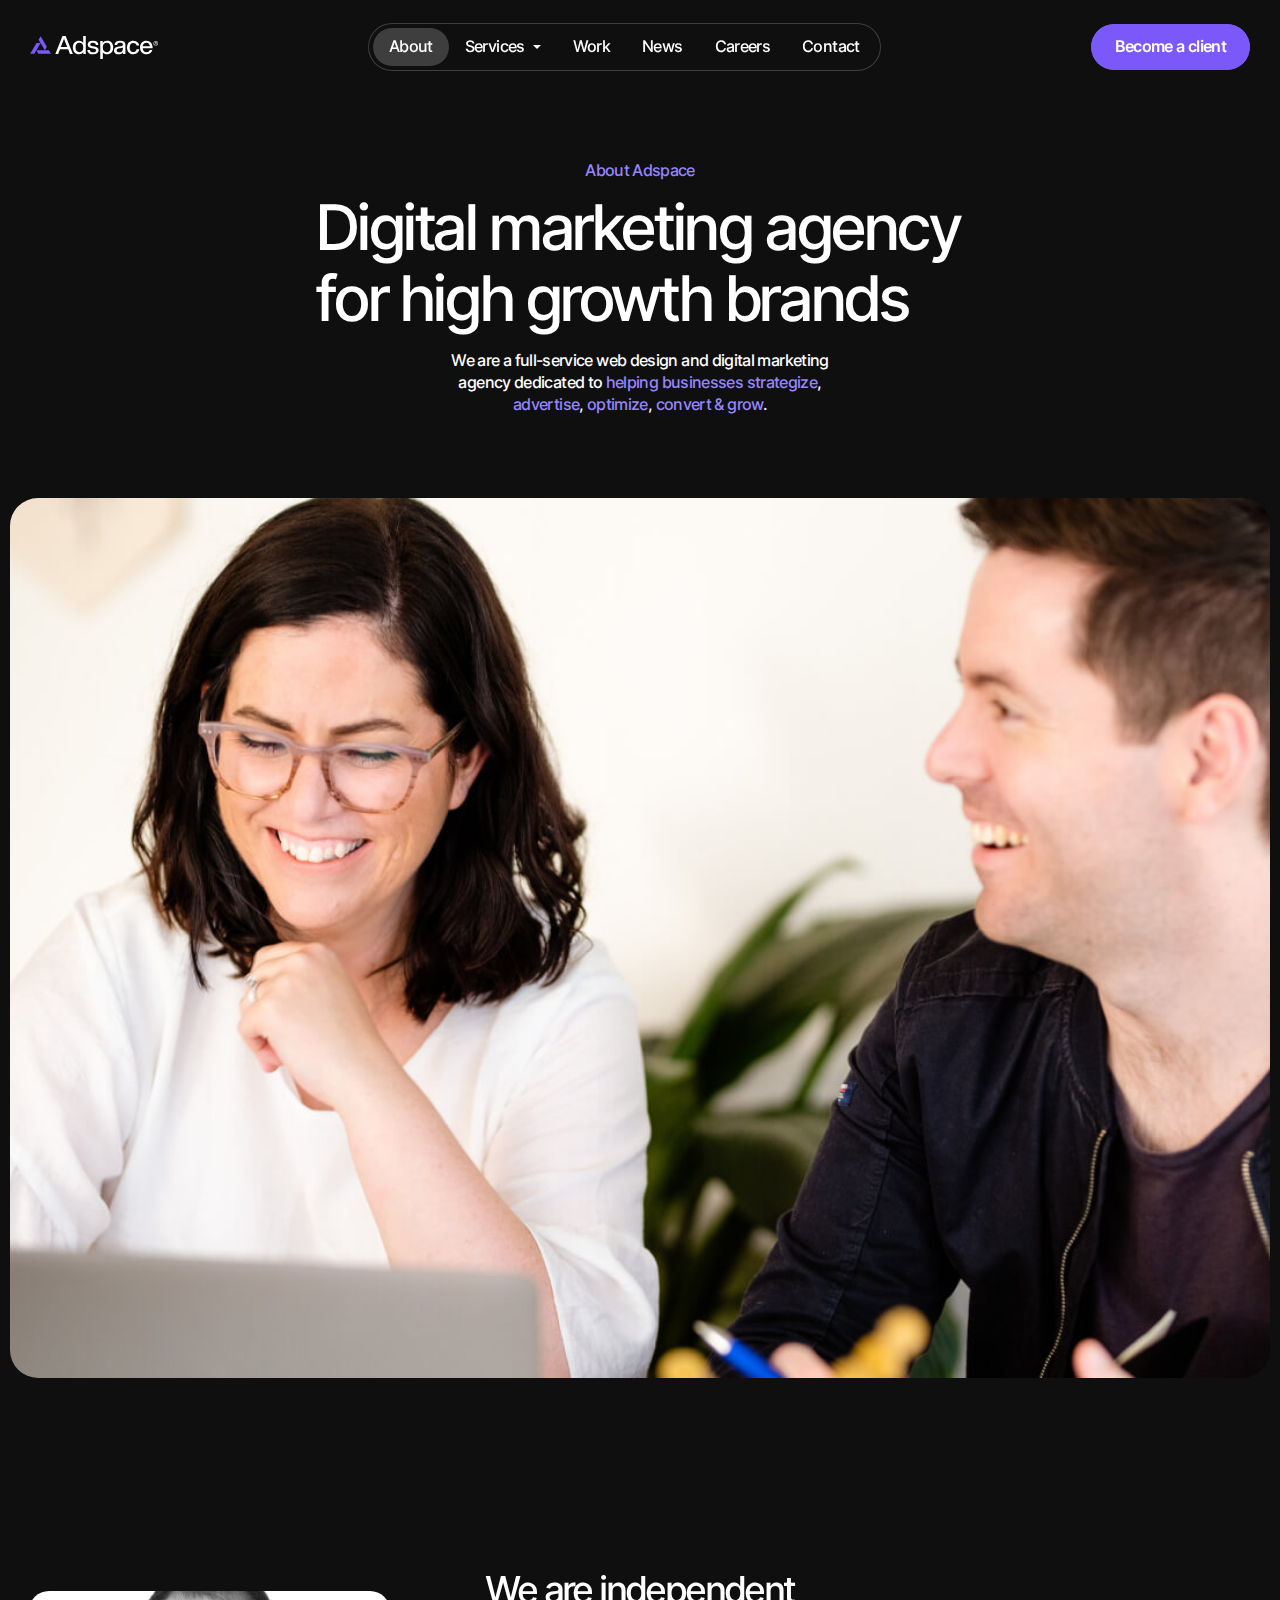
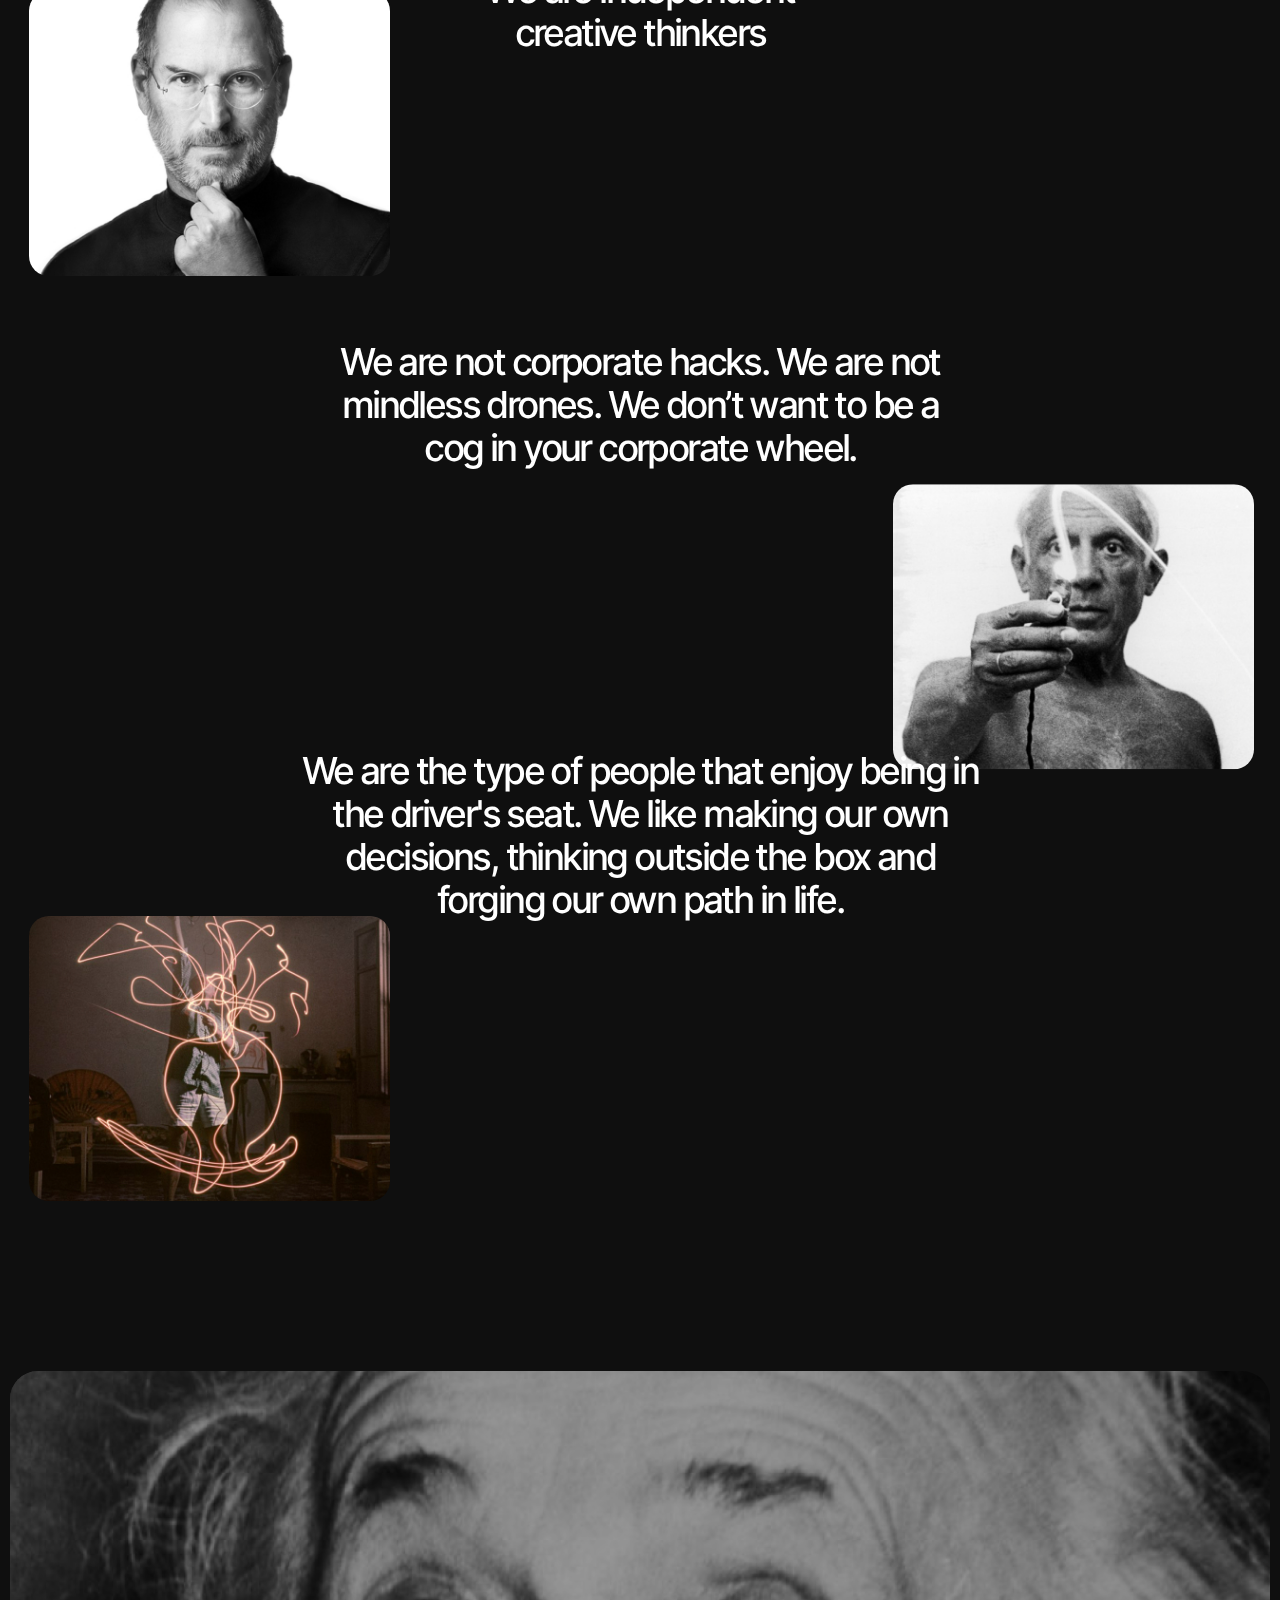
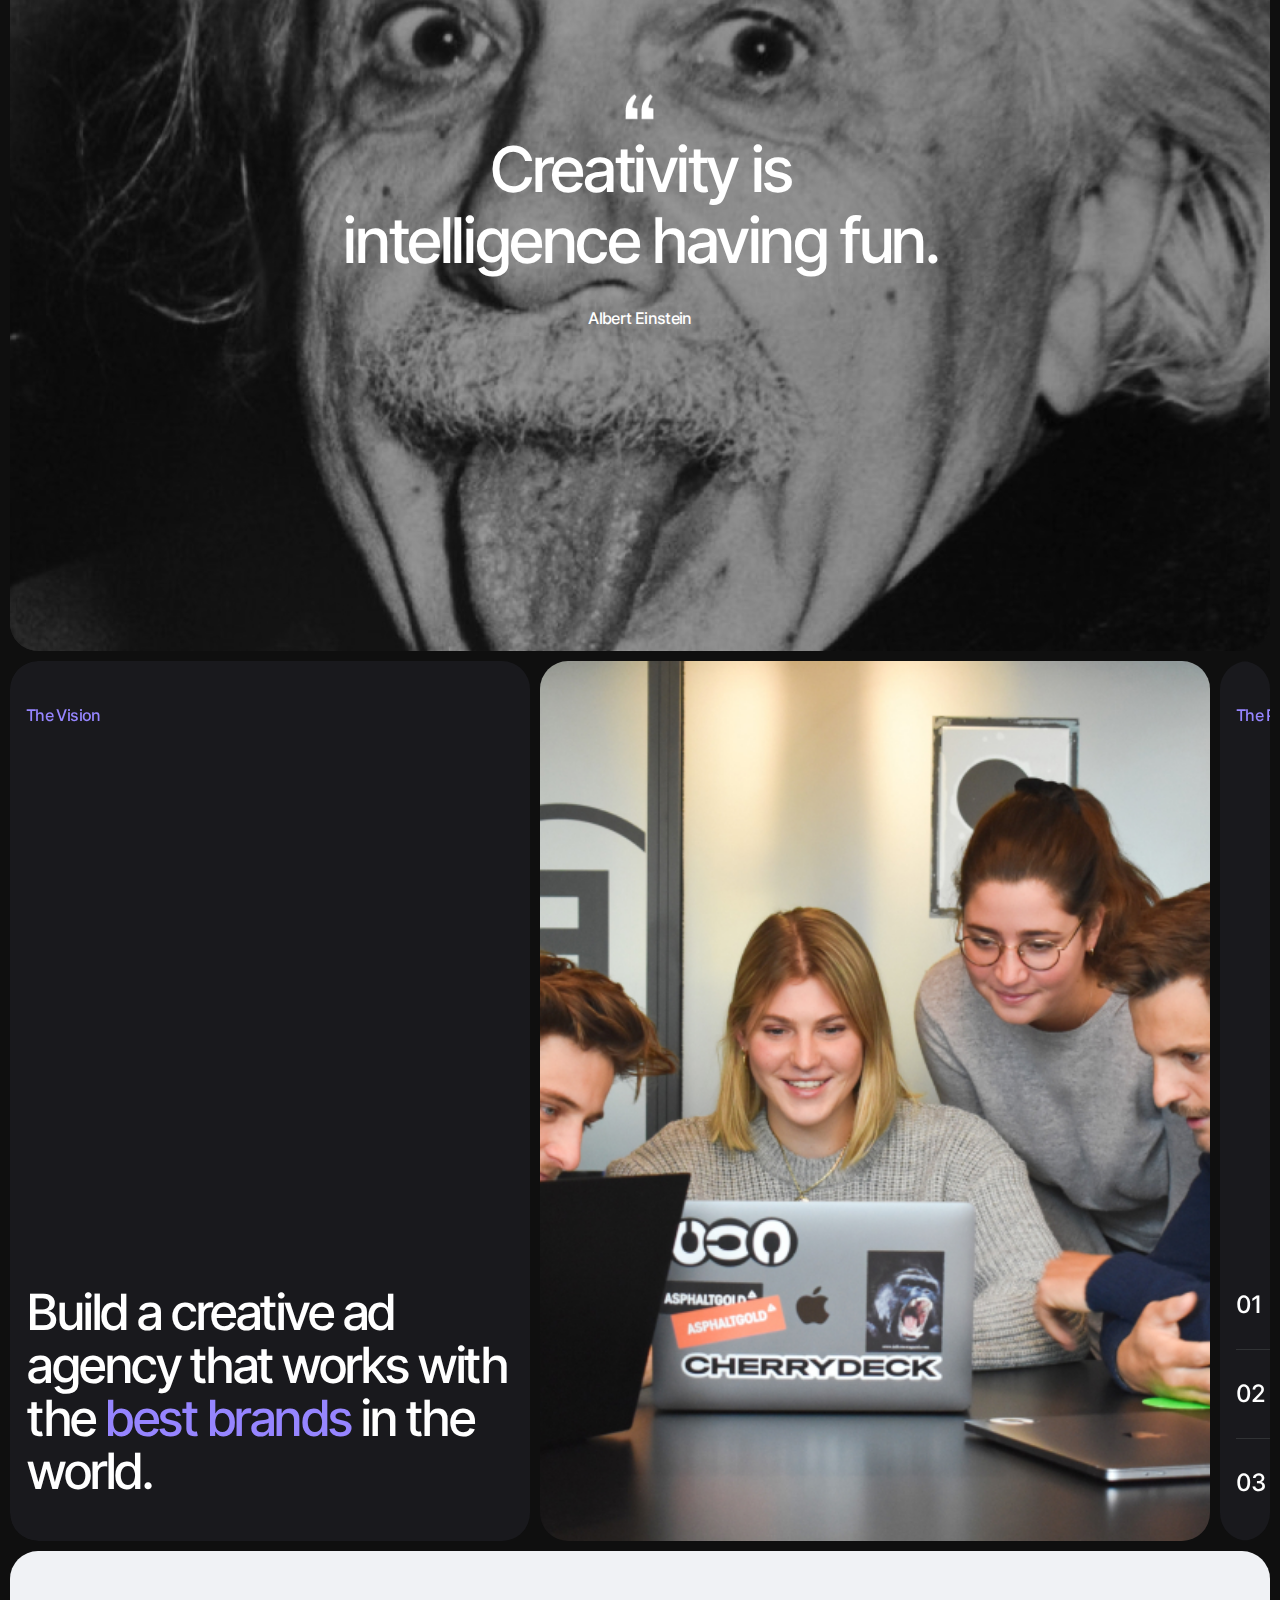
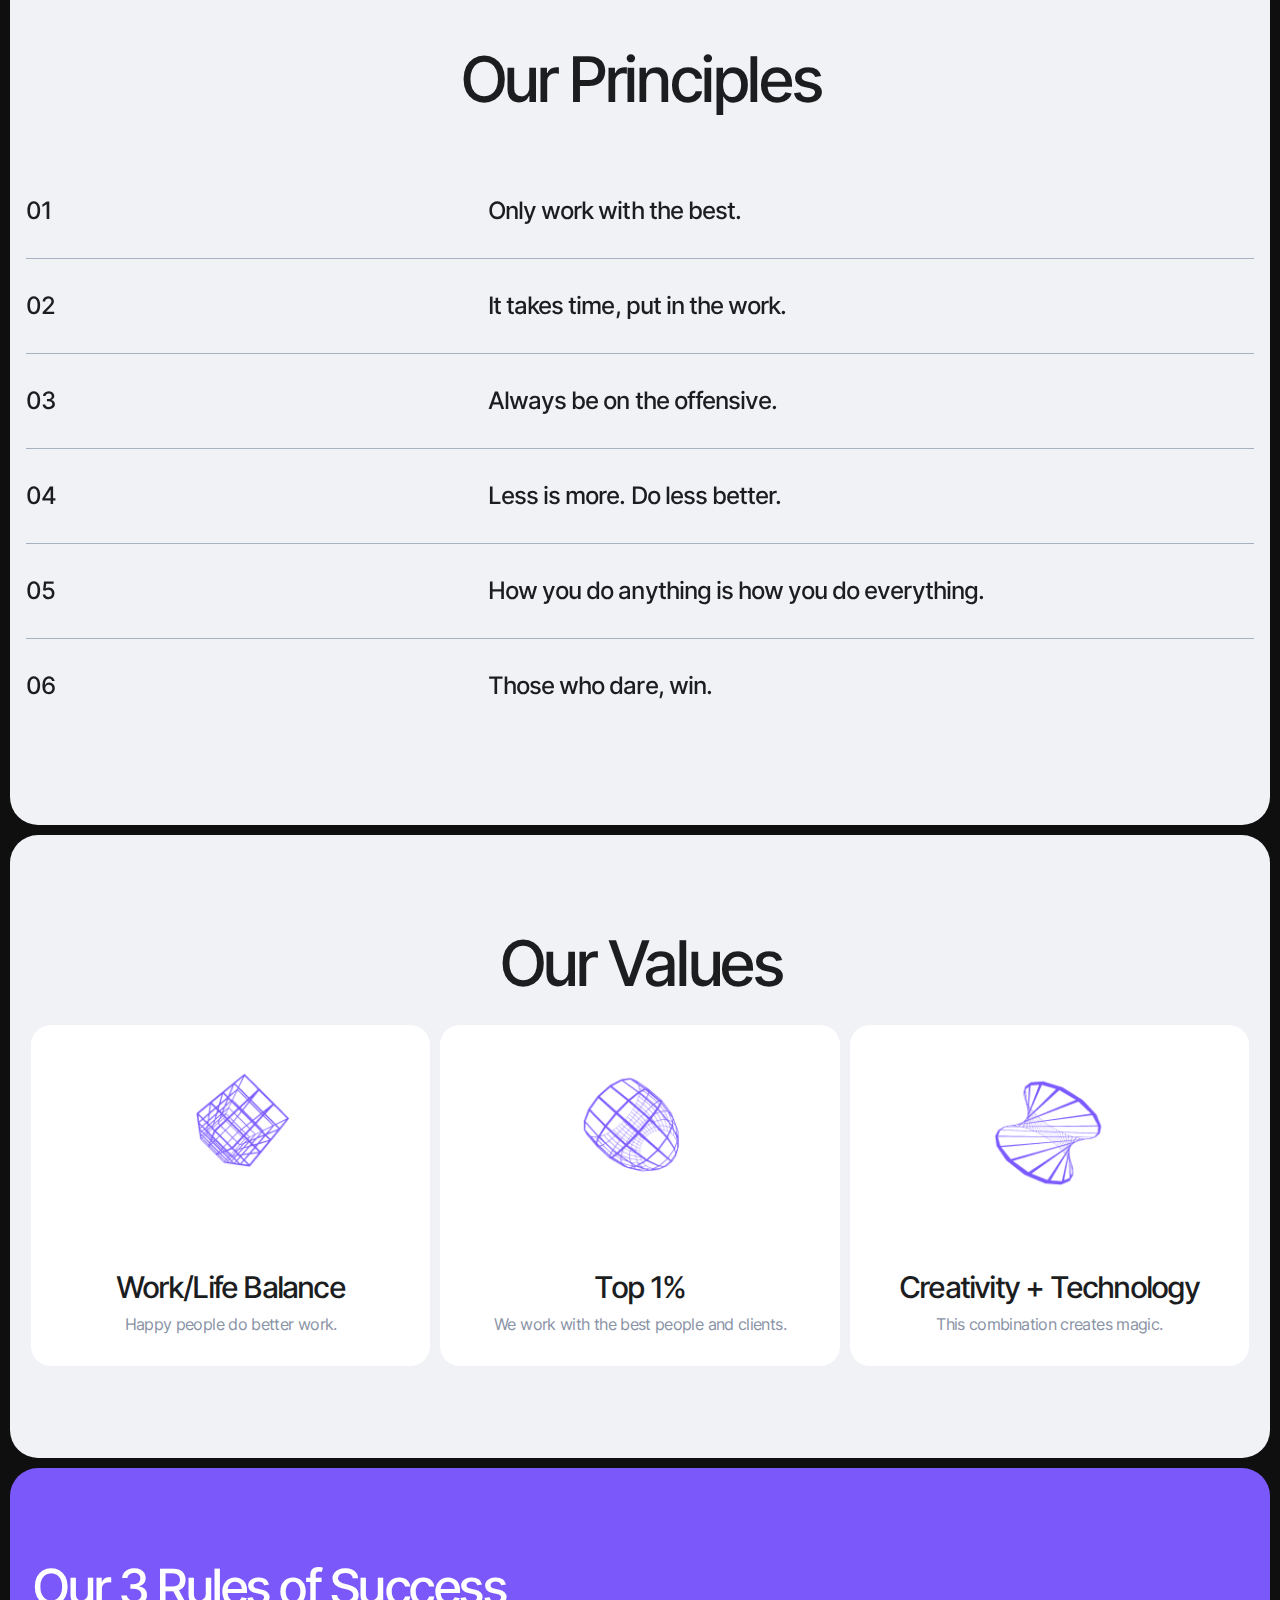
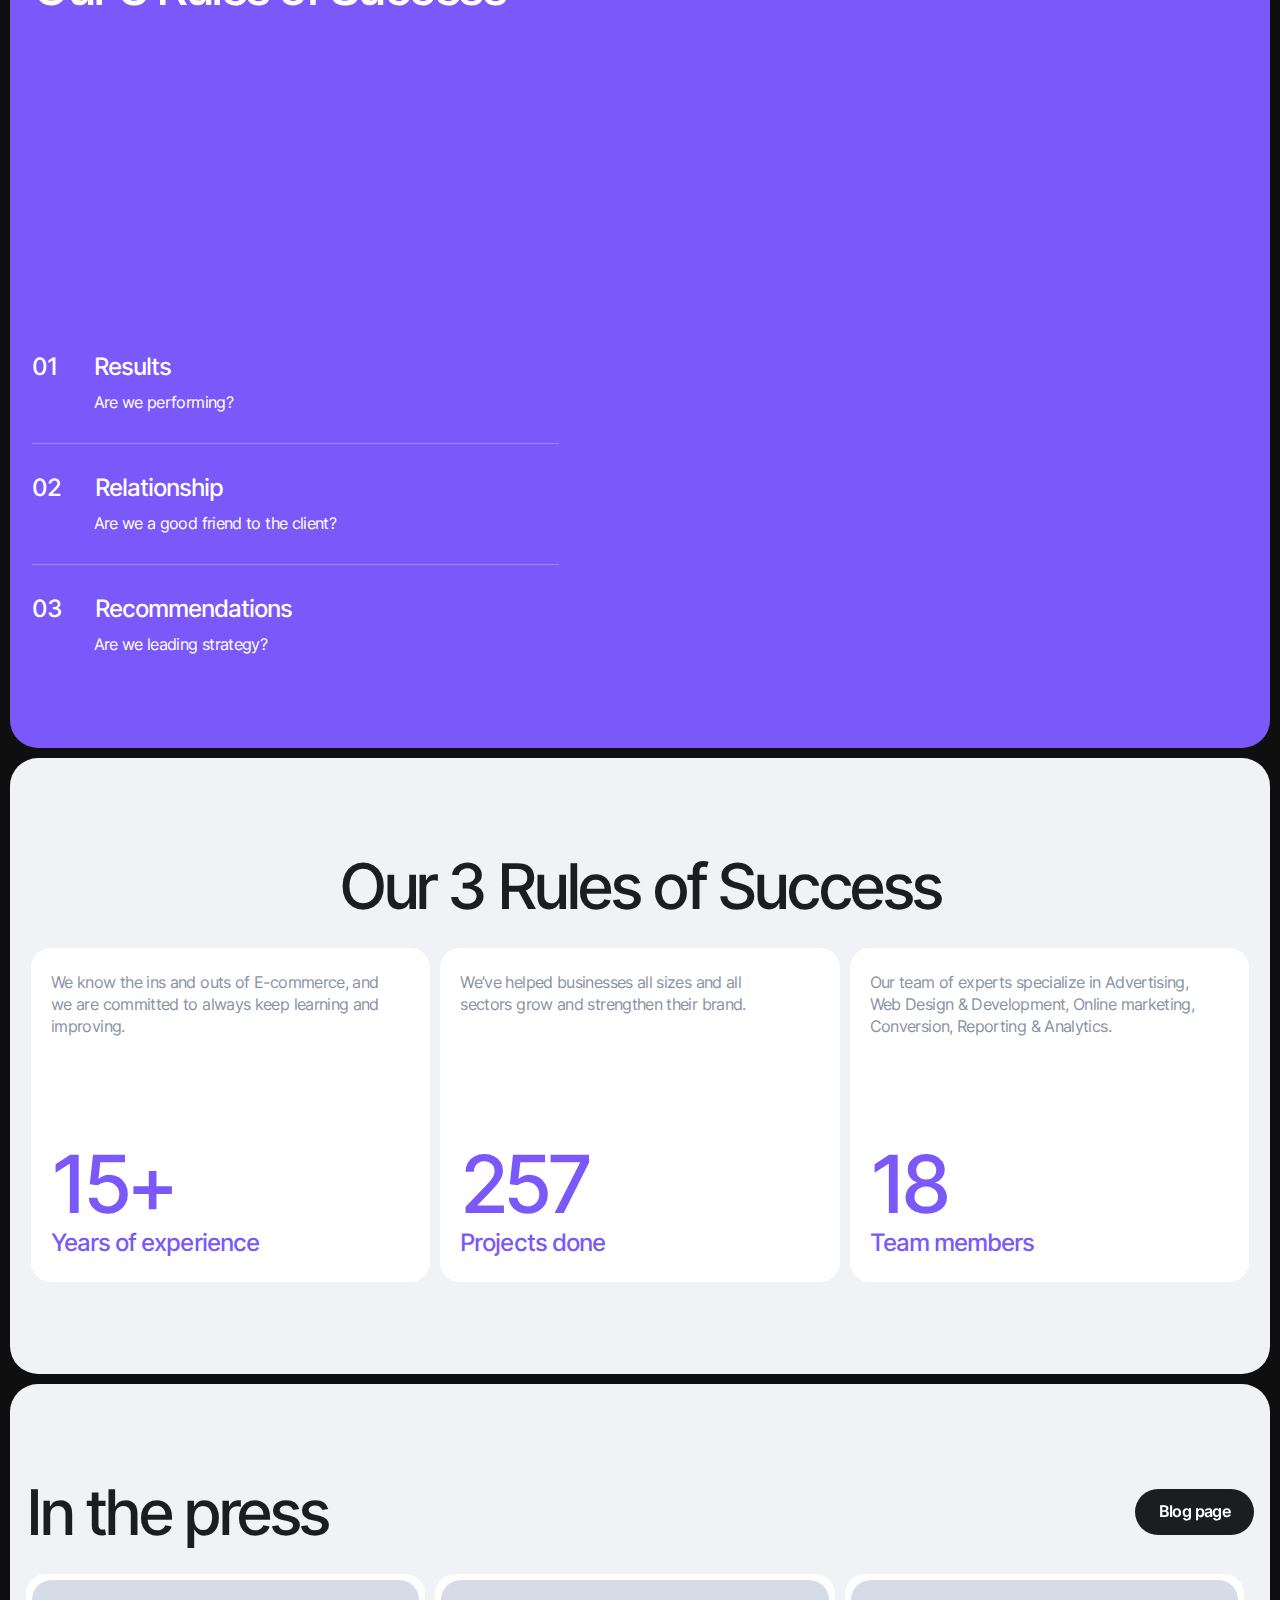
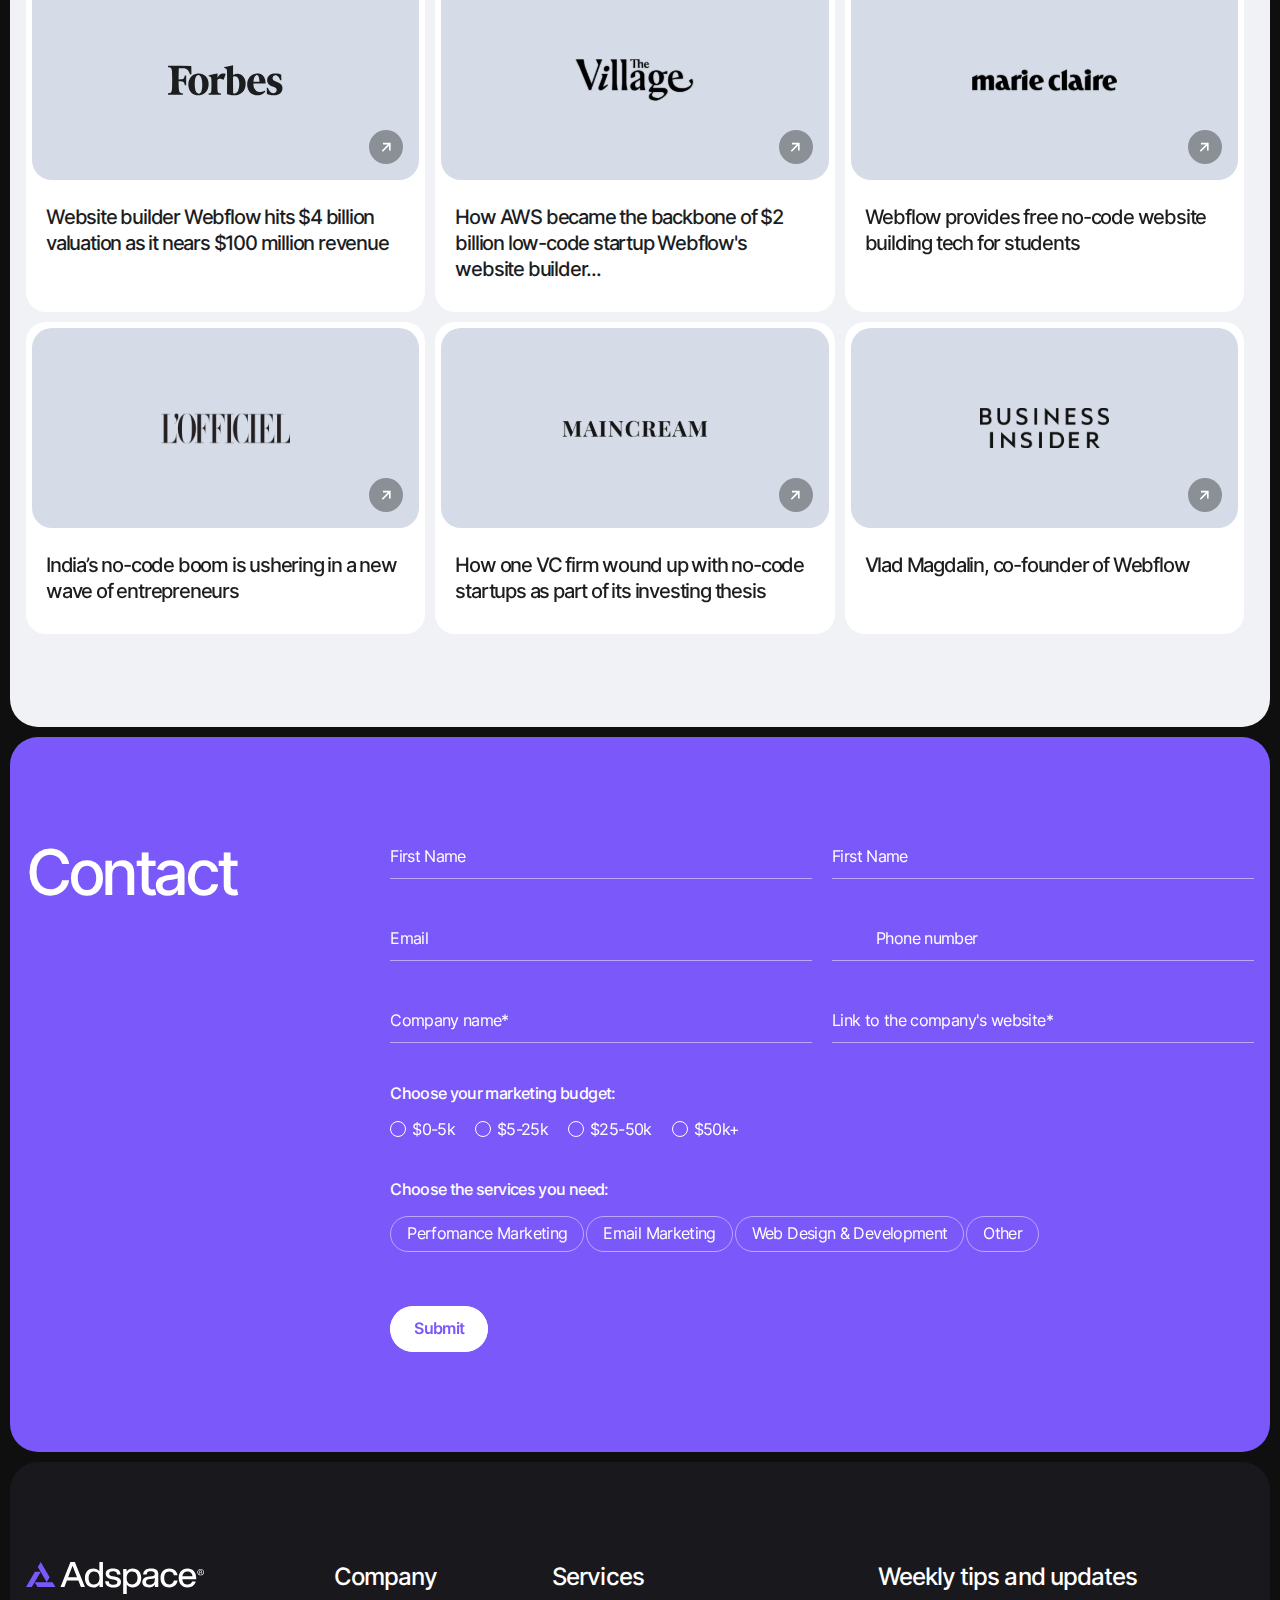
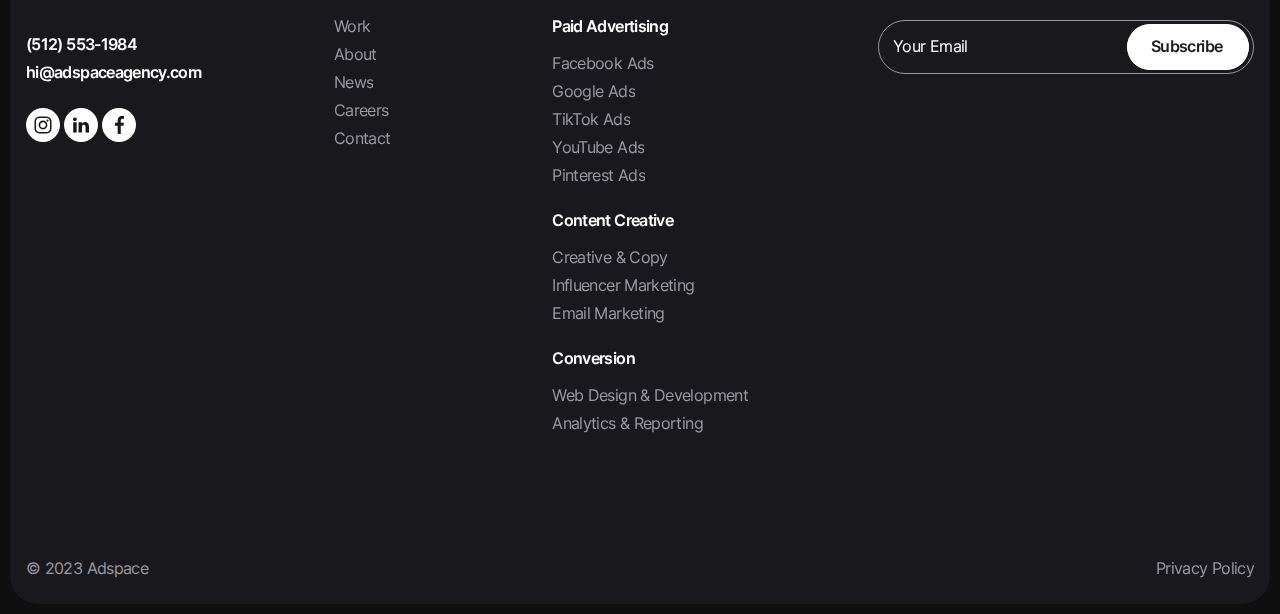
==== commit f6363842: "add changes" ====
--- a/about.html
+++ b/about.html
@@ -1066,7 +1066,7 @@
                                             <div class="item-press-about__content">
                                                 <div class="item-press-about__text">
                                                     How AWS became the backbone of $2 billion low-code startup Webflow's
-                                                    website builder as it weighs an IPO and targets large customers
+                                                    website builder...
                                                 </div>
                                             </div>
                                         </a>
--- a/css/style.min.css
+++ b/css/style.min.css
@@ -5721,6 +5721,9 @@
 .service__faqs:not(:last-child) {
   margin: 0 0 10px 0;
 }
+.service__contact {
+  margin: 0 0 10px 0;
+}
 
 .main-service {
   padding: 160px 0 0 0;
@@ -11725,7 +11728,7 @@
   -o-transition: all 0.3s ease 0s;
   transition: all 0.3s ease 0s;
 }
-@media (max-width: 1600px) {
+@media (min-width: 1600px) {
   .item-press-about__text {
     font-size: 24px;
   }
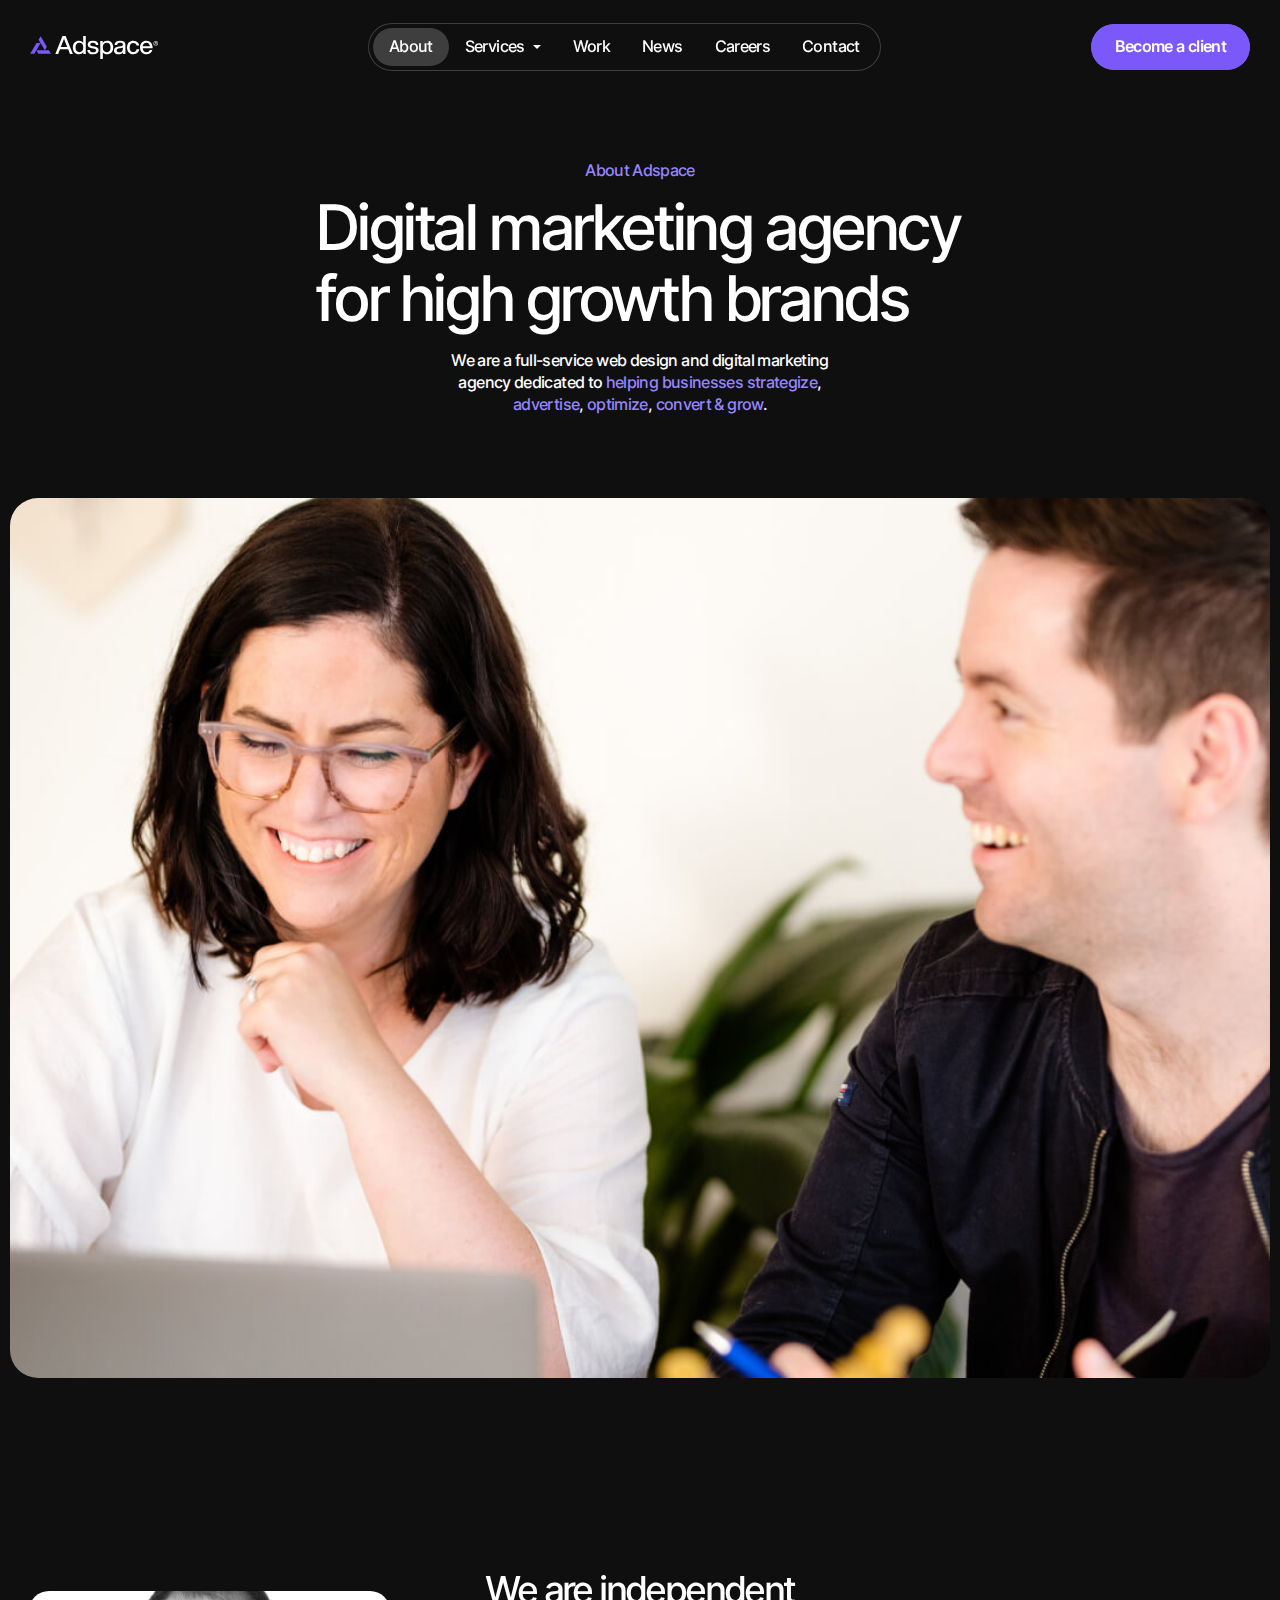
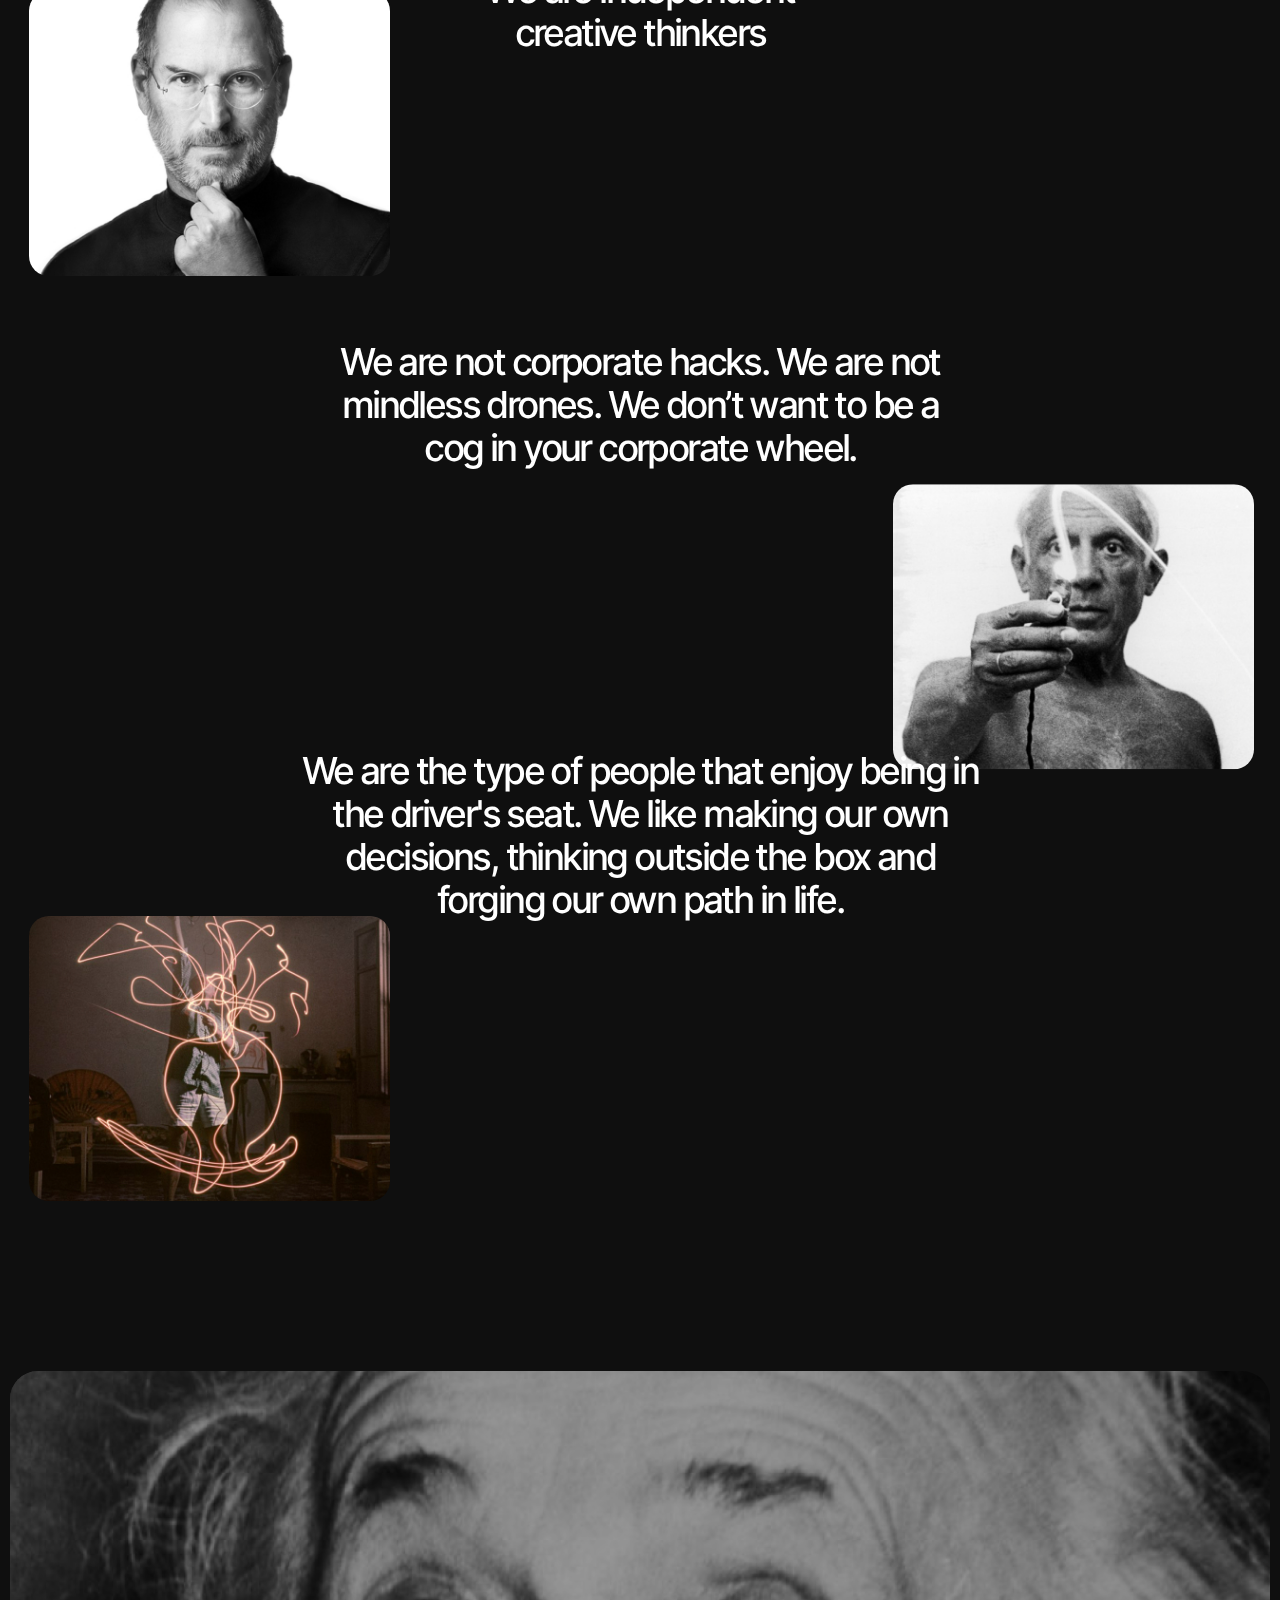
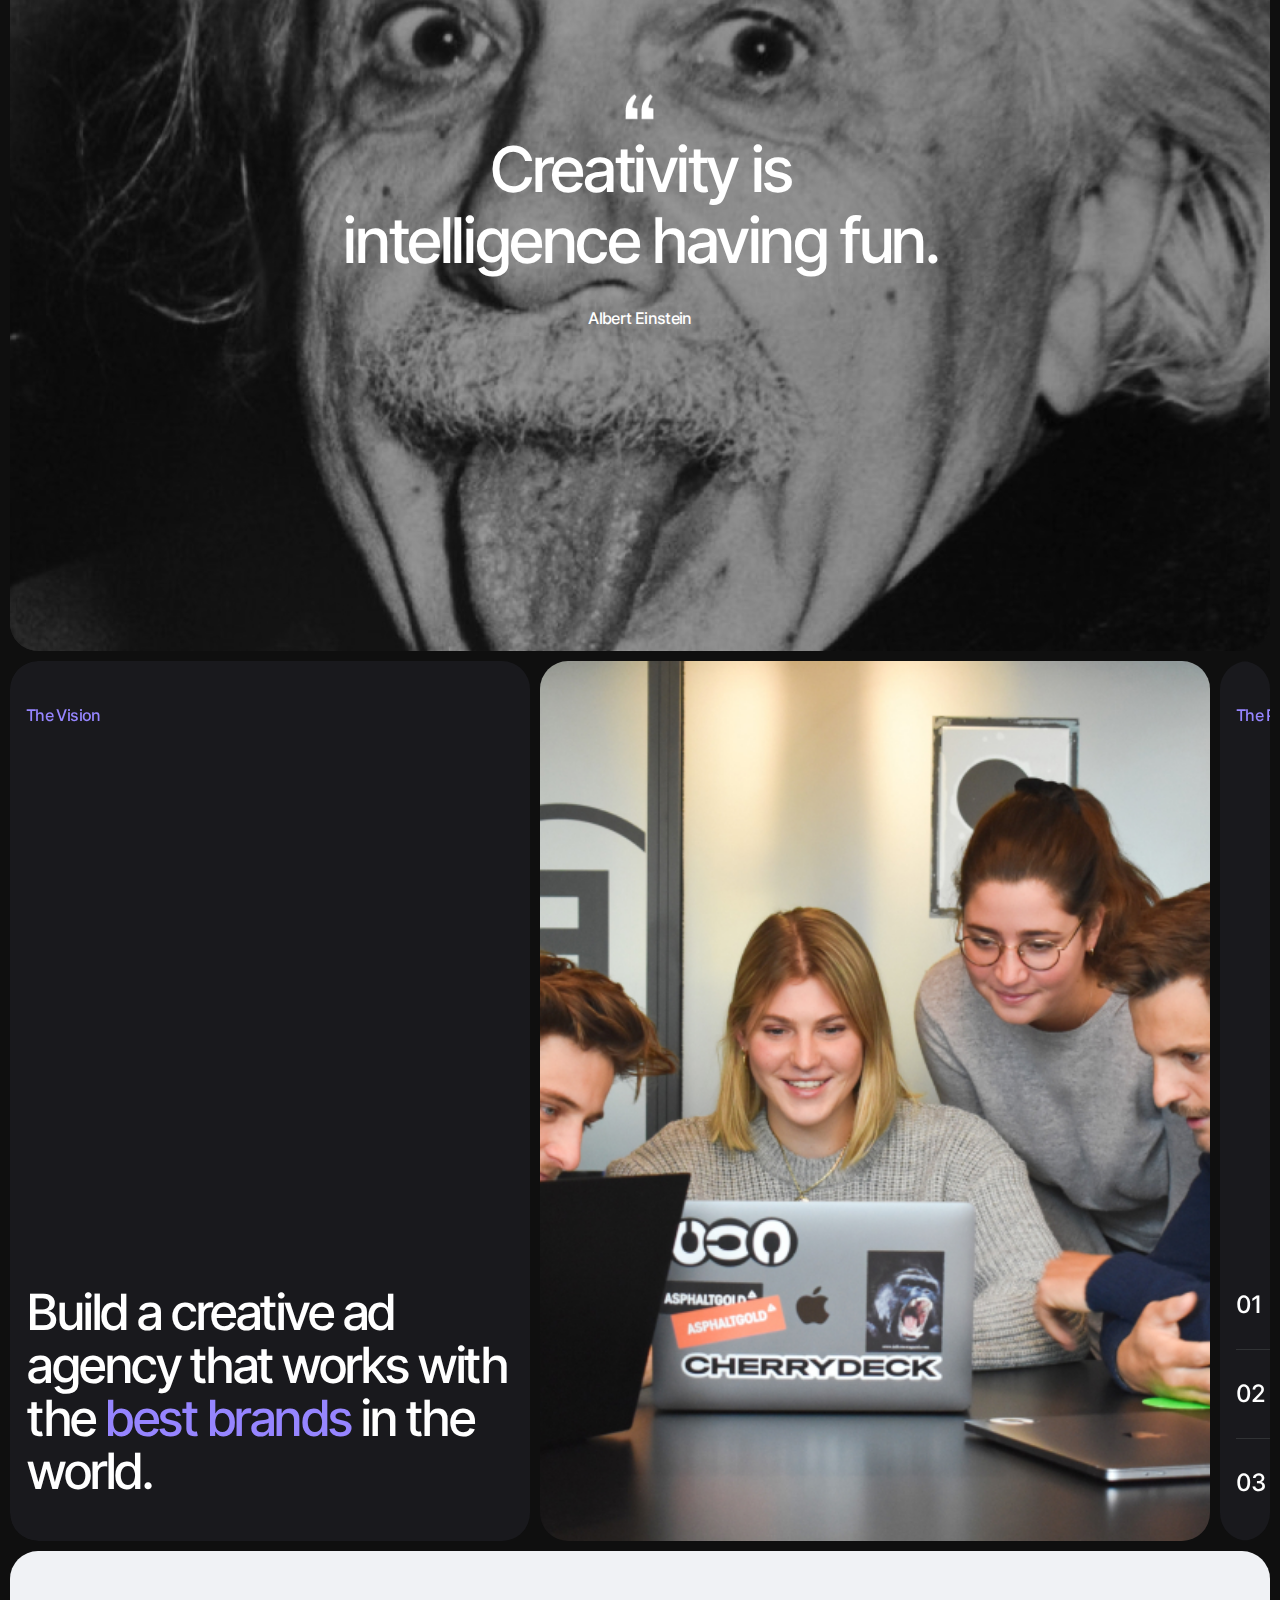
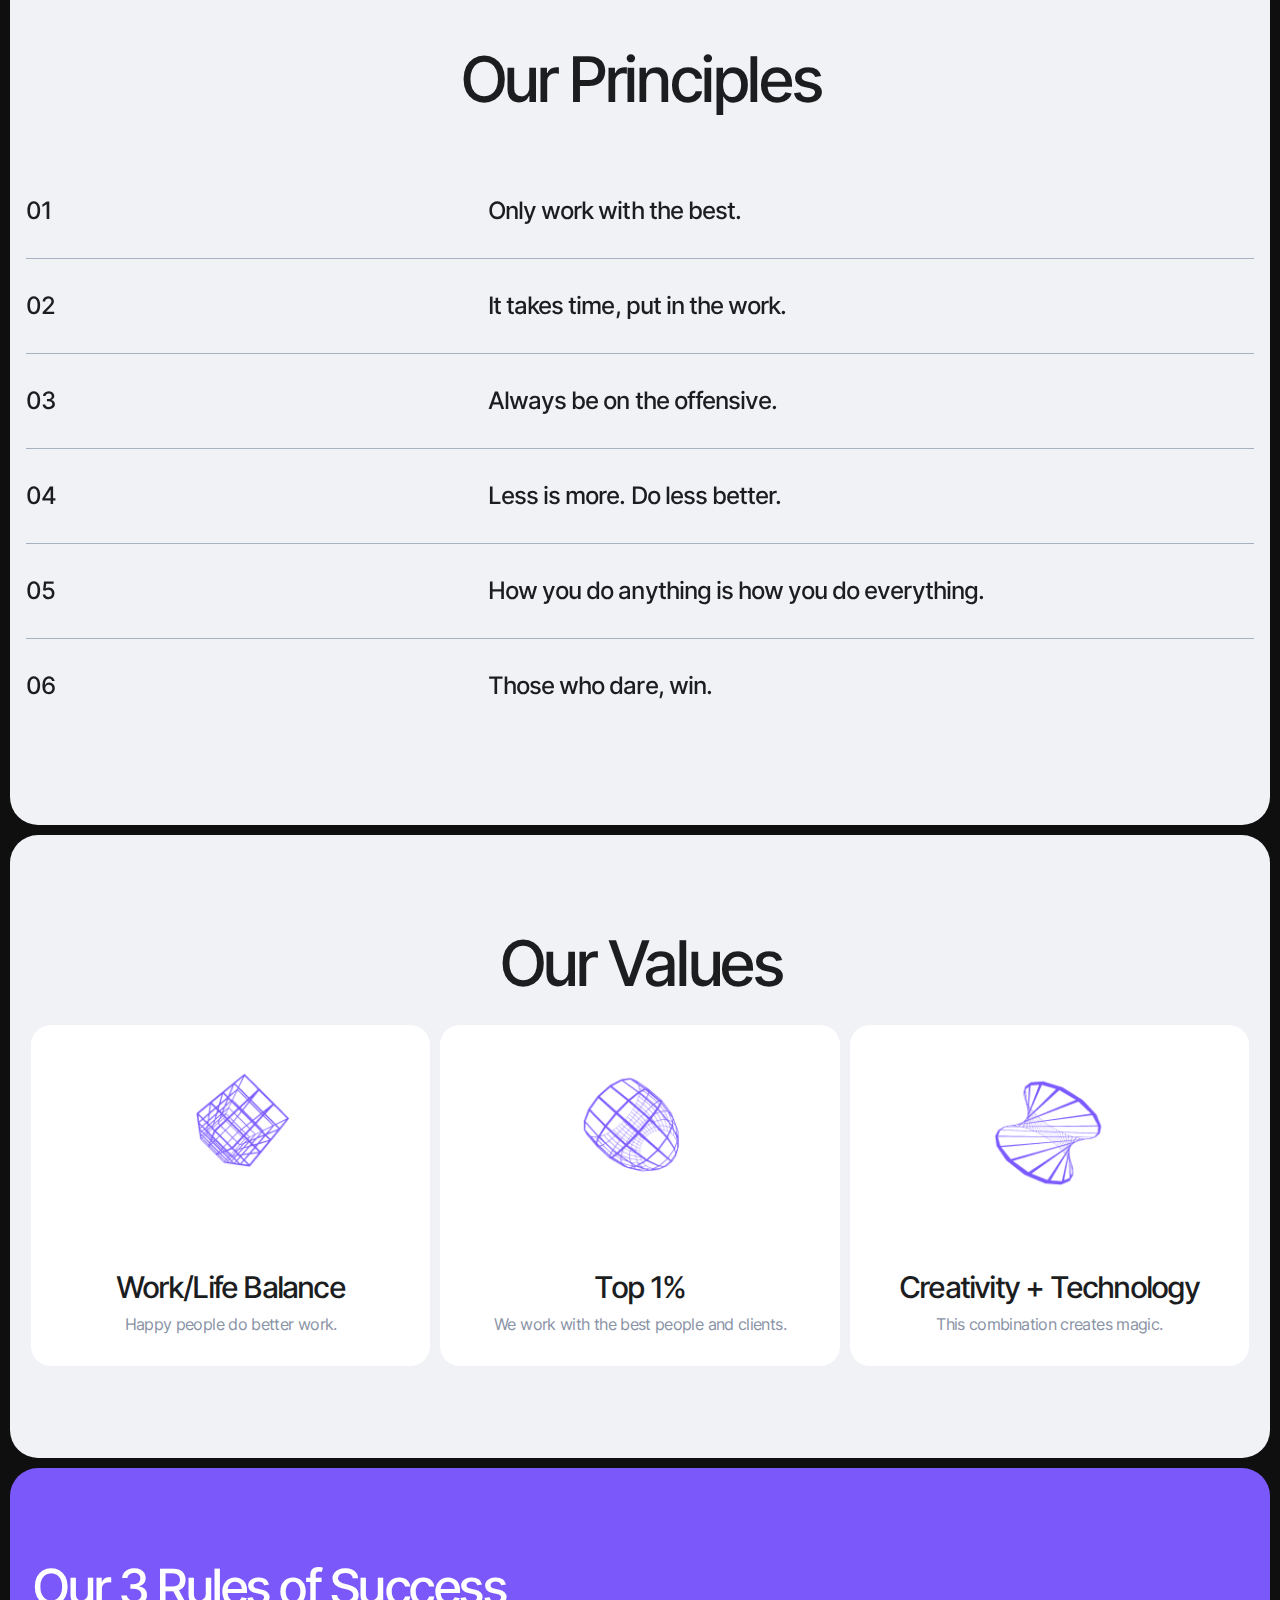
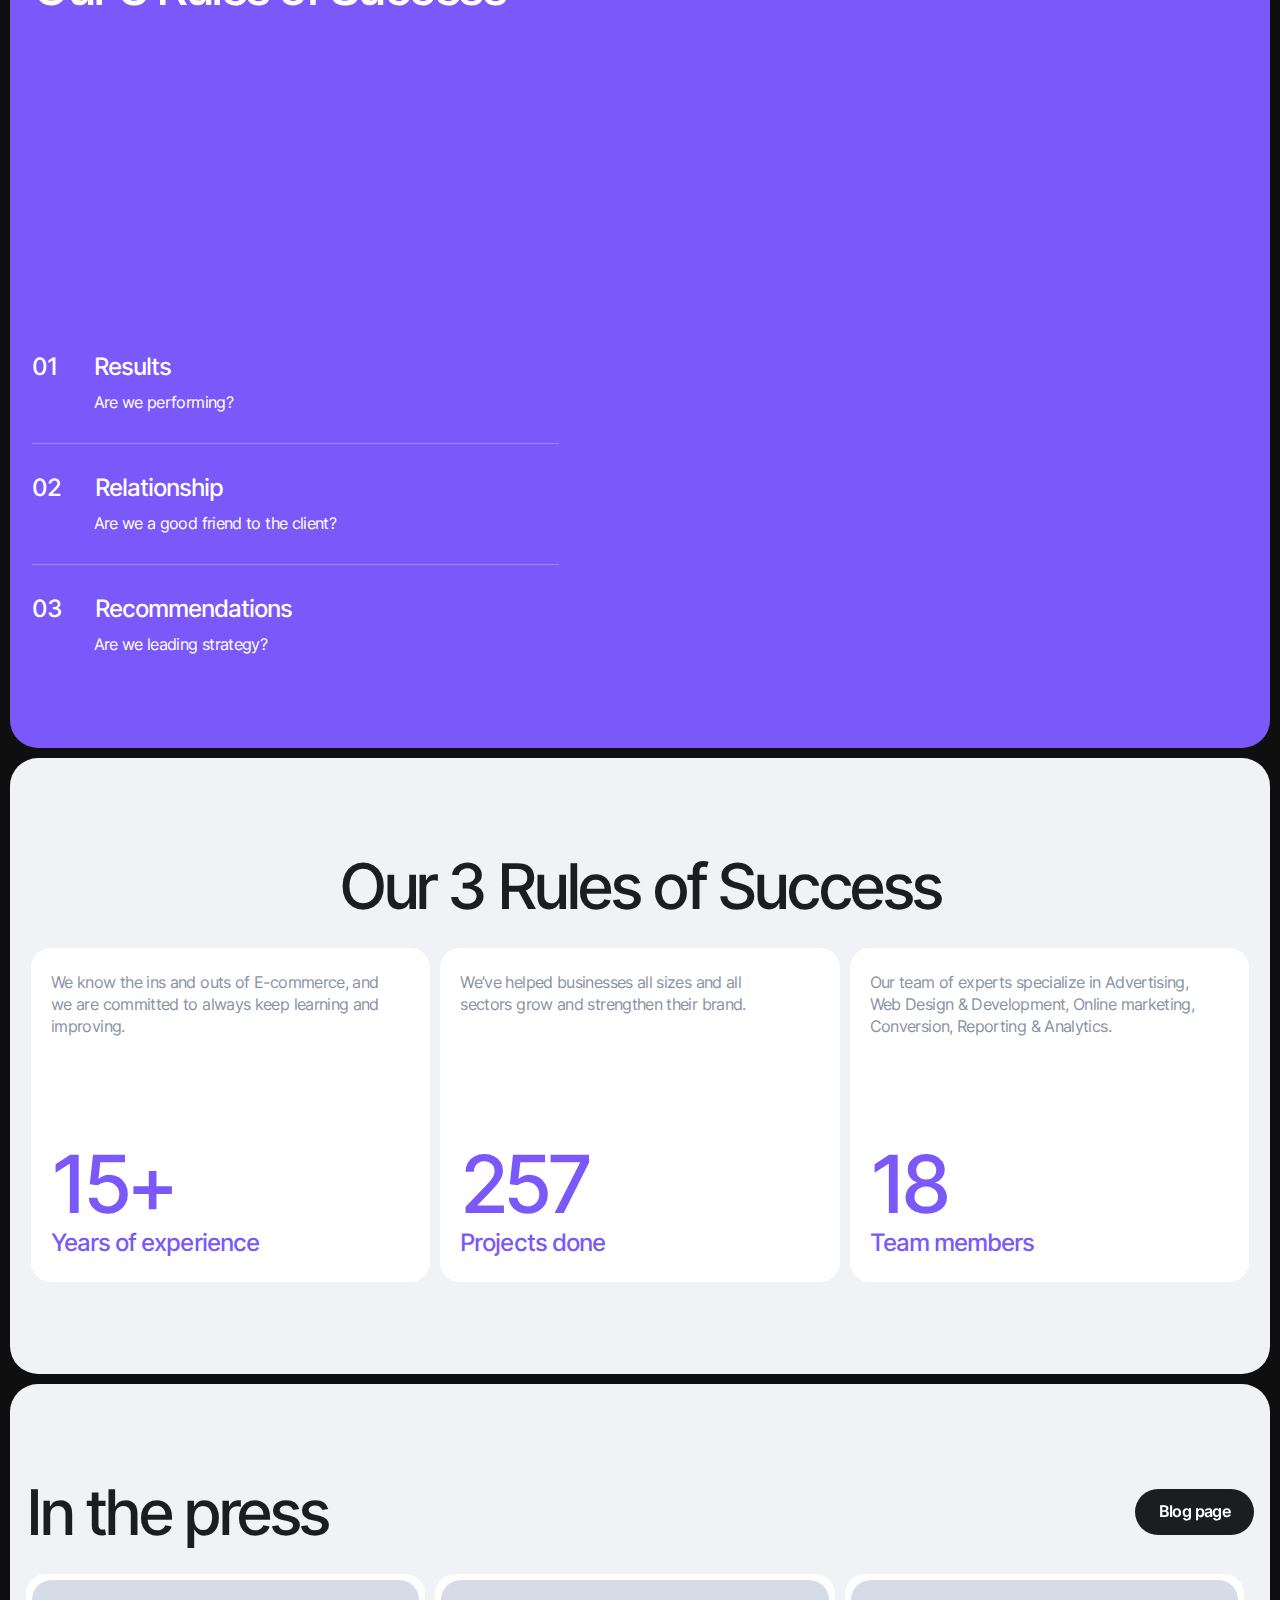
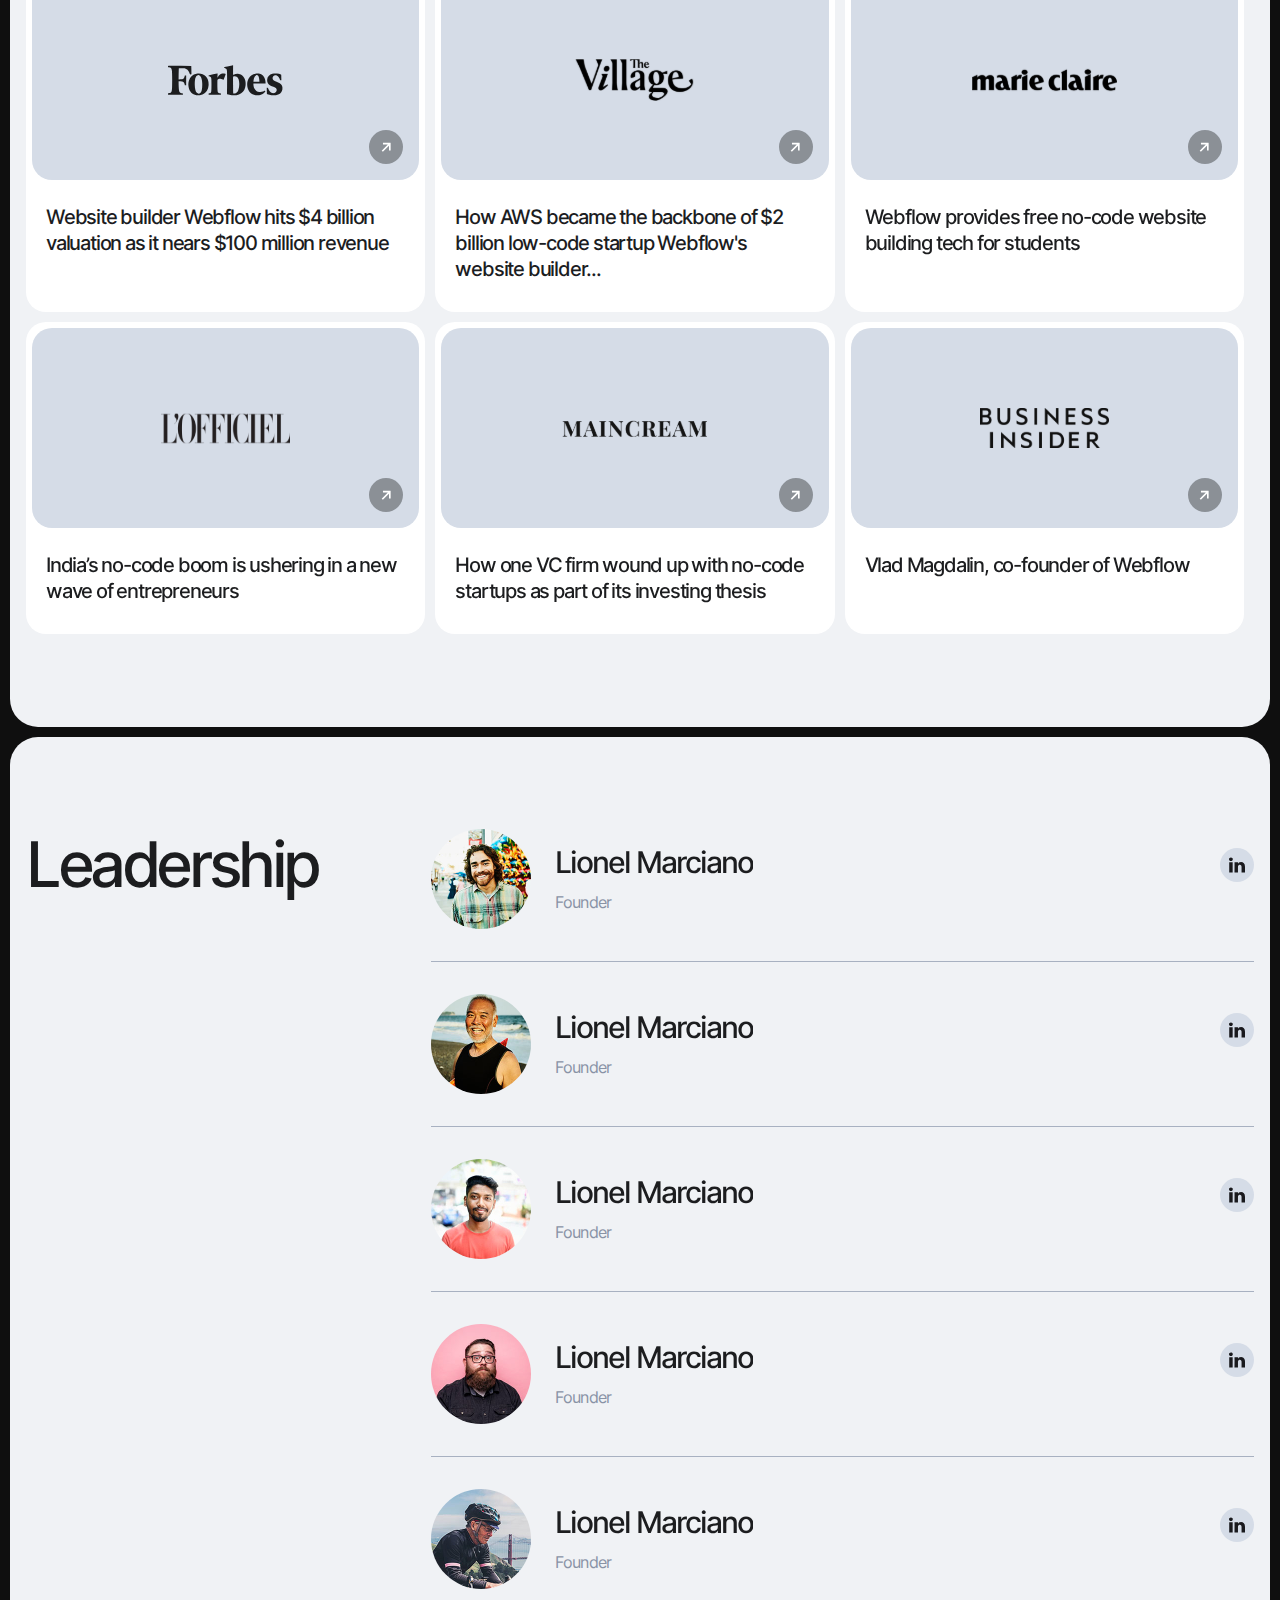
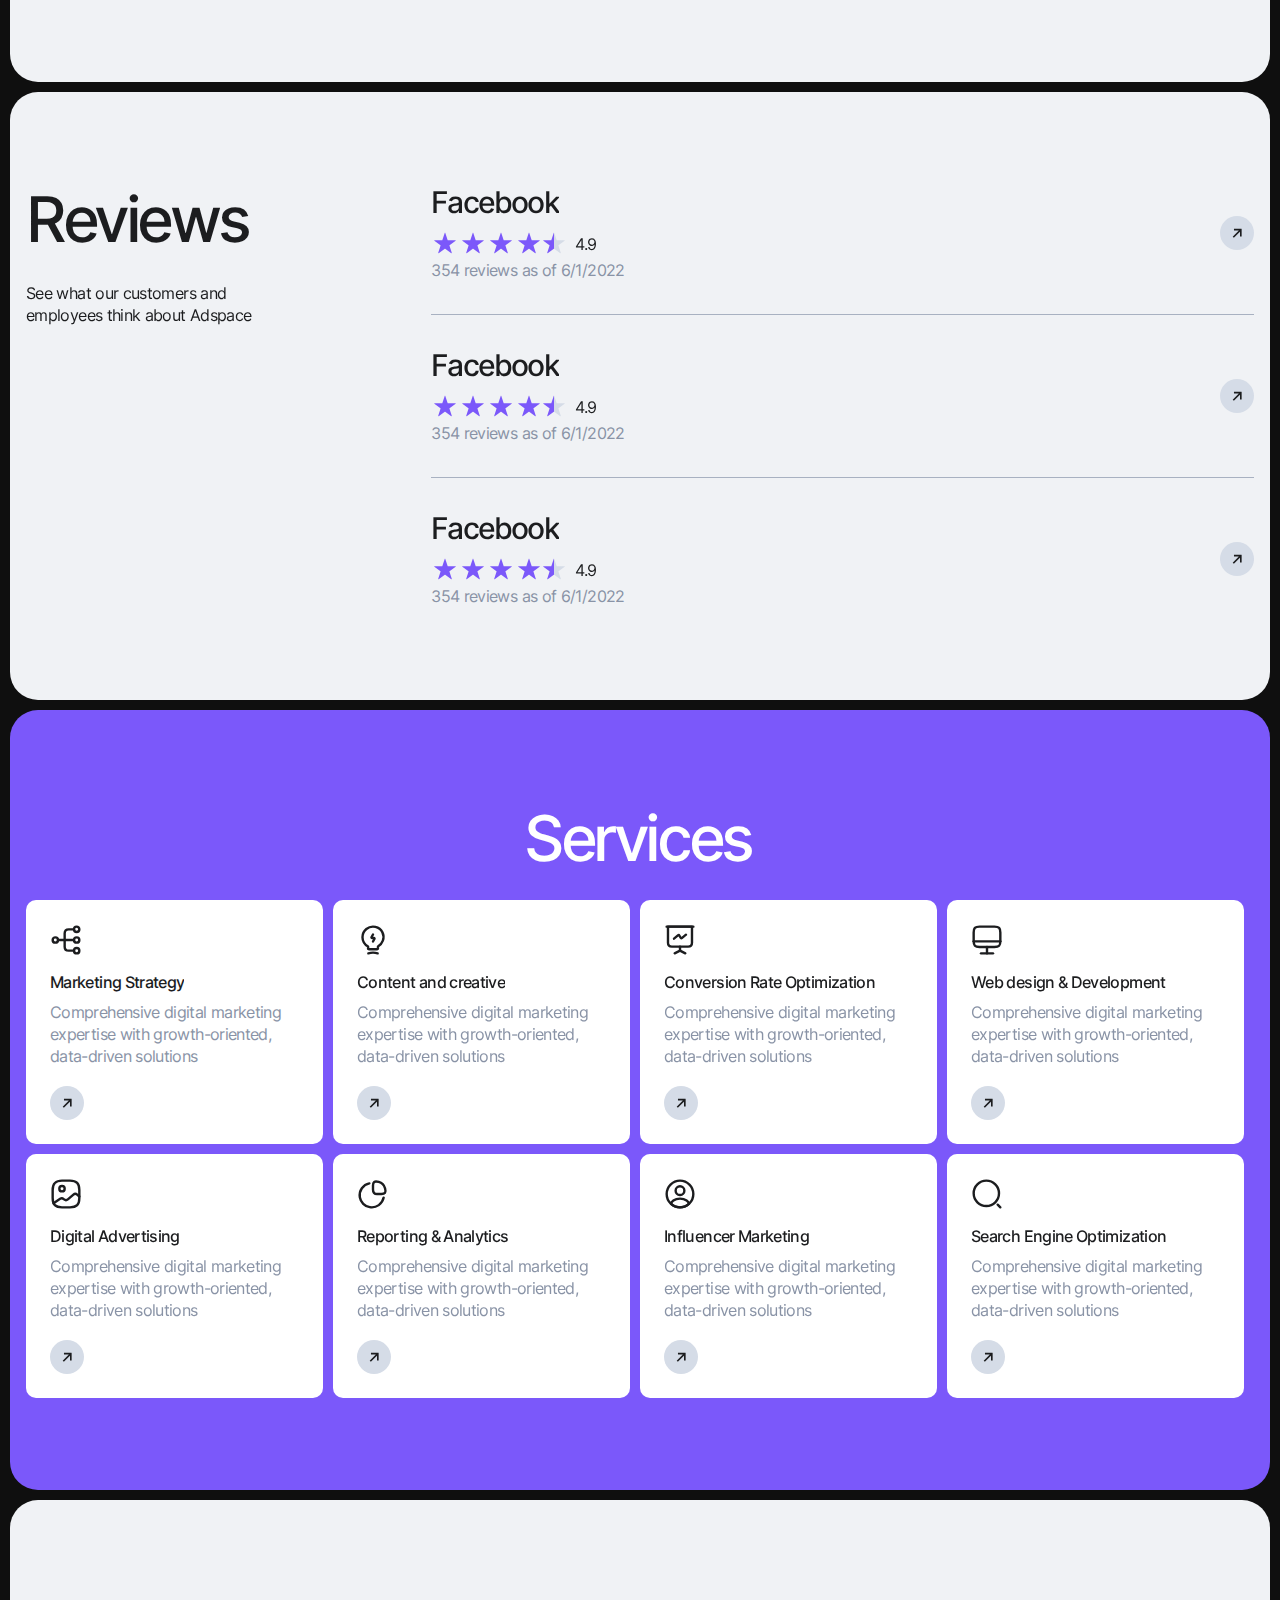
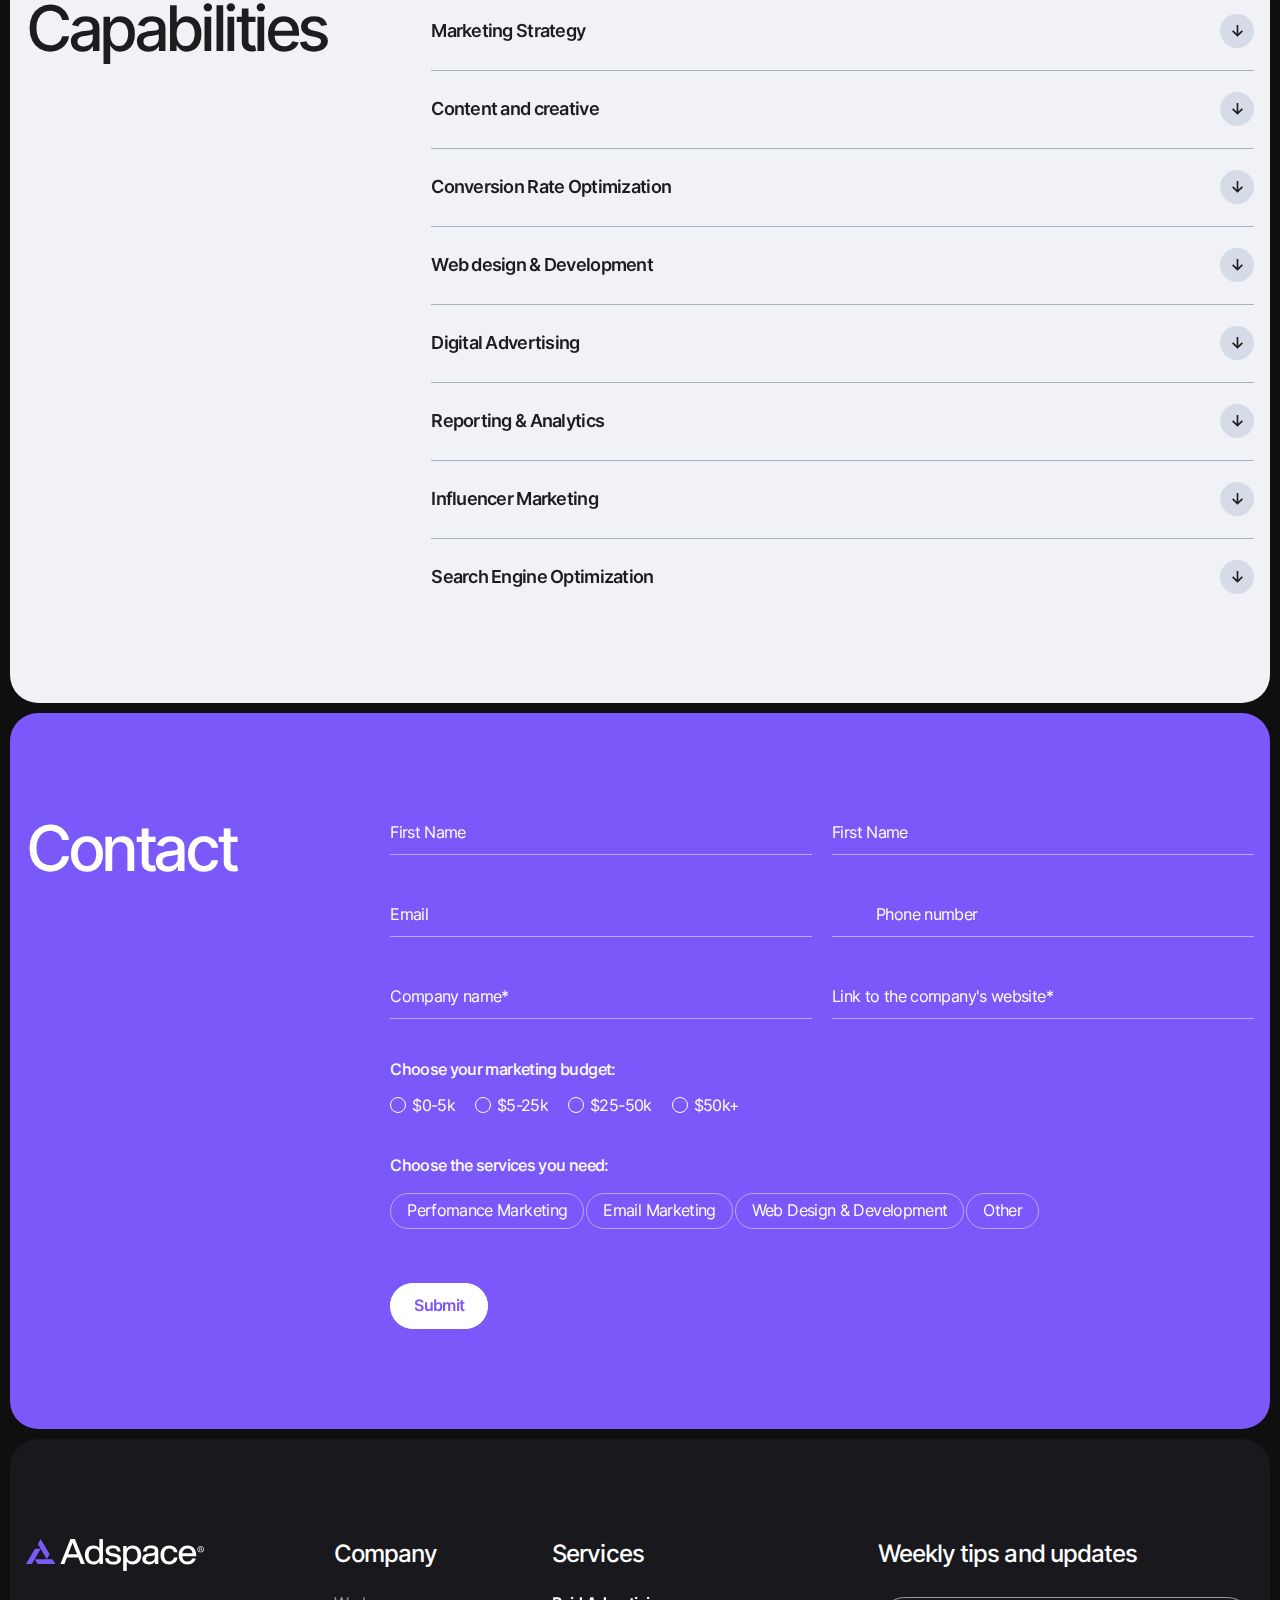
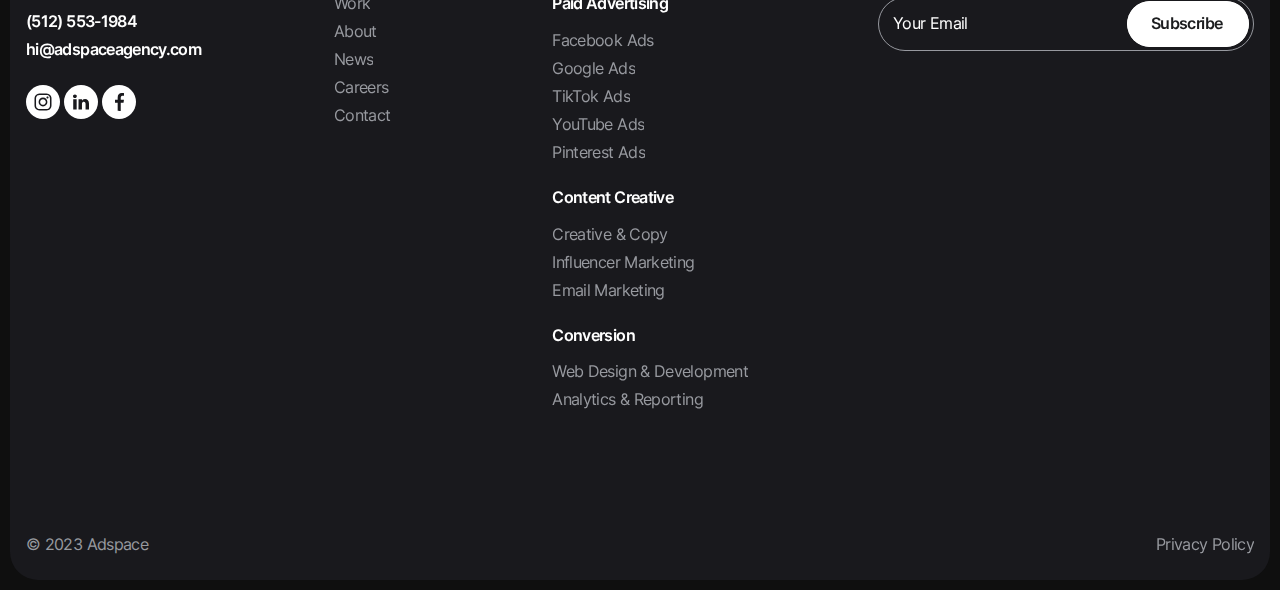
==== commit 7440f3ae: "add files" ====
--- a/about.html
+++ b/about.html
@@ -124,6 +124,109 @@
             <path
                 d="M8.24922 8.11244L6.39672 9.96494C5.36922 10.9924 5.36922 12.6499 6.39672 13.6774C7.42422 14.7049 9.08172 14.7049 10.1092 13.6774L13.0267 10.7599C15.0742 8.71244 15.0742 5.38244 13.0267 3.33494C10.9792 1.28744 7.64922 1.28744 5.60172 3.33494L2.42172 6.51494C0.666719 8.26994 0.666719 11.1199 2.42172 12.8824"
                 stroke-linecap="round" stroke-linejoin="round" />
+        </g>
+    </symbol>
+    <symbol id="data" viewBox="0 0 32 32">
+        <g>
+            <path
+                d="M26.6667 18.6663C28.1394 18.6663 29.3333 17.4724 29.3333 15.9997C29.3333 14.5269 28.1394 13.333 26.6667 13.333C25.1939 13.333 24 14.5269 24 15.9997C24 17.4724 25.1939 18.6663 26.6667 18.6663Z"
+                stroke-width="2.4" stroke-linecap="round" stroke-linejoin="round" />
+            <path
+                d="M26.6667 8.00033C28.1394 8.00033 29.3333 6.80642 29.3333 5.33366C29.3333 3.8609 28.1394 2.66699 26.6667 2.66699C25.1939 2.66699 24 3.8609 24 5.33366C24 6.80642 25.1939 8.00033 26.6667 8.00033Z"
+                stroke-width="2.4" stroke-linecap="round" stroke-linejoin="round" />
+            <path
+                d="M26.6667 29.3333C28.1394 29.3333 29.3333 28.1394 29.3333 26.6667C29.3333 25.1939 28.1394 24 26.6667 24C25.1939 24 24 25.1939 24 26.6667C24 28.1394 25.1939 29.3333 26.6667 29.3333Z"
+                stroke-width="2.4" stroke-linecap="round" stroke-linejoin="round" />
+            <path
+                d="M5.33268 18.6663C6.80544 18.6663 7.99935 17.4724 7.99935 15.9997C7.99935 14.5269 6.80544 13.333 5.33268 13.333C3.85992 13.333 2.66602 14.5269 2.66602 15.9997C2.66602 17.4724 3.85992 18.6663 5.33268 18.6663Z"
+                stroke-width="2.4" stroke-linecap="round" stroke-linejoin="round" />
+            <path d="M8 16H24" stroke-width="2.4" stroke-linecap="round" stroke-linejoin="round" />
+            <path
+                d="M23.9993 5.33301H18.666C15.9993 5.33301 14.666 6.66634 14.666 9.33301V22.6663C14.666 25.333 15.9993 26.6663 18.666 26.6663H23.9993"
+                stroke-width="2.4" stroke-linecap="round" stroke-linejoin="round" />
+        </g>
+    </symbol>
+    <symbol id="lamp" viewBox="0 0 32 32">
+        <g>
+            <path
+                d="M16.0001 10.5195L14.5734 12.9995C14.2534 13.5462 14.5201 13.9995 15.1467 13.9995H16.8401C17.4801 13.9995 17.7334 14.4529 17.4134 14.9995L16.0001 17.4795"
+                stroke-width="2.4" stroke-linecap="round" stroke-linejoin="round" />
+            <path
+                d="M11.0671 24.0532V22.5066C8.00047 20.6532 5.48047 17.0399 5.48047 13.1999C5.48047 6.59991 11.5471 1.42658 18.4005 2.91991C21.4138 3.58658 24.0538 5.58658 25.4271 8.34658C28.2138 13.9466 25.2805 19.8932 20.9738 22.4932V24.0399C20.9738 24.4266 21.1205 25.3199 19.6938 25.3199H12.3471C10.8805 25.3332 11.0671 24.7599 11.0671 24.0532Z"
+                stroke-width="2.4" stroke-linecap="round" stroke-linejoin="round" />
+            <path d="M11.334 29.3336C14.3873 28.4669 17.614 28.4669 20.6673 29.3336" stroke-width="2.4"
+                stroke-linecap="round" stroke-linejoin="round" />
+        </g>
+    </symbol>
+    <symbol id="presention" viewBox="0 0 32 32">
+        <g>
+            <path
+                d="M7.86633 22.667H24.1197C26.653 22.667 27.9863 21.3337 27.9863 18.8003V2.66699H3.98633V18.8003C3.99966 21.3337 5.333 22.667 7.86633 22.667Z"
+                stroke-width="2.4" stroke-miterlimit="10" stroke-linecap="round" stroke-linejoin="round" />
+            <path d="M2.66602 2.66699H29.3327" stroke-width="2.4" stroke-miterlimit="10" stroke-linecap="round"
+                stroke-linejoin="round" />
+            <path d="M10.666 29.3337L15.9993 26.667V22.667" stroke-width="2.4" stroke-miterlimit="10"
+                stroke-linecap="round" stroke-linejoin="round" />
+            <path d="M21.3333 29.3337L16 26.667" stroke-width="2.4" stroke-miterlimit="10" stroke-linecap="round"
+                stroke-linejoin="round" />
+            <path
+                d="M10 14.667L14.2 11.1603C14.5333 10.8803 14.9733 10.9603 15.2 11.3337L16.8 14.0003C17.0267 14.3737 17.4667 14.4403 17.8 14.1737L22 10.667"
+                stroke-width="2.4" stroke-miterlimit="10" stroke-linecap="round" stroke-linejoin="round" />
+        </g>
+    </symbol>
+    <symbol id="monitor" viewBox="0 0 32 32">
+        <g>
+            <path
+                d="M8.58602 2.66699H23.3993C28.146 2.66699 29.3327 3.85366 29.3327 8.58699V17.027C29.3327 21.7737 28.146 22.947 23.4127 22.947H8.58602C3.85268 22.9603 2.66602 21.7737 2.66602 17.0403V8.58699C2.66602 3.85366 3.85268 2.66699 8.58602 2.66699Z"
+                stroke-width="2.4" stroke-linecap="round" stroke-linejoin="round" />
+            <path d="M16 22.96V29.3333" stroke-width="2.4" stroke-linecap="round" stroke-linejoin="round" />
+            <path d="M2.66602 17.333H29.3327" stroke-width="2.4" stroke-linecap="round" stroke-linejoin="round" />
+            <path d="M10 29.333H22" stroke-width="2.4" stroke-linecap="round" stroke-linejoin="round" />
+        </g>
+    </symbol>
+    <symbol id="gallery" viewBox="0 0 32 32">
+        <g>
+            <path
+                d="M11.9993 29.3337H19.9993C26.666 29.3337 29.3327 26.667 29.3327 20.0003V12.0003C29.3327 5.33366 26.666 2.66699 19.9993 2.66699H11.9993C5.33268 2.66699 2.66602 5.33366 2.66602 12.0003V20.0003C2.66602 26.667 5.33268 29.3337 11.9993 29.3337Z"
+                stroke-width="2.4" stroke-linecap="round" stroke-linejoin="round" />
+            <path
+                d="M12.0007 13.3333C13.4734 13.3333 14.6673 12.1394 14.6673 10.6667C14.6673 9.19391 13.4734 8 12.0007 8C10.5279 8 9.33398 9.19391 9.33398 10.6667C9.33398 12.1394 10.5279 13.3333 12.0007 13.3333Z"
+                stroke-width="2.4" stroke-linecap="round" stroke-linejoin="round" />
+            <path
+                d="M3.56055 25.2661L10.1339 20.8528C11.1872 20.1461 12.7072 20.2261 13.6539 21.0394L14.0939 21.4261C15.1339 22.3194 16.8139 22.3194 17.8539 21.4261L23.4005 16.6661C24.4405 15.7728 26.1205 15.7728 27.1605 16.6661L29.3339 18.5328"
+                stroke-width="2.4" stroke-linecap="round" stroke-linejoin="round" />
+        </g>
+    </symbol>
+    <symbol id="graph" viewBox="0 0 32 32">
+        <g>
+            <path
+                d="M24.4267 15.9999C27.8933 15.9999 29.3333 14.6666 28.0533 10.2932C27.1867 7.34658 24.6533 4.81325 21.7067 3.94658C17.3333 2.66658 16 4.10658 16 7.57325V11.4132C16 14.6666 17.3333 15.9999 20 15.9999H24.4267Z"
+                stroke-width="2.4" stroke-linecap="round" stroke-linejoin="round" />
+            <path
+                d="M26.6679 19.6C25.4279 25.7733 19.5079 30.2533 12.7745 29.16C7.72121 28.3467 3.65454 24.28 2.82788 19.2267C1.74788 12.52 6.20121 6.60001 12.3479 5.34668"
+                stroke-width="2.4" stroke-linecap="round" stroke-linejoin="round" />
+        </g>
+    </symbol>
+    <symbol id="profile" viewBox="0 0 32 32">
+        <g>
+            <path
+                d="M16.1603 17.0409C16.067 17.0276 15.947 17.0276 15.8403 17.0409C13.4936 16.9609 11.627 15.041 11.627 12.681C11.627 10.2676 13.5736 8.30762 16.0003 8.30762C18.4136 8.30762 20.3736 10.2676 20.3736 12.681C20.3603 15.041 18.507 16.9609 16.1603 17.0409Z"
+                stroke-width="2.4" stroke-linecap="round" stroke-linejoin="round" />
+            <path
+                d="M24.987 25.8391C22.6137 28.0124 19.467 29.3324 16.0003 29.3324C12.5337 29.3324 9.38701 28.0124 7.01367 25.8391C7.14701 24.5858 7.94701 23.3591 9.37367 22.3991C13.027 19.9724 19.0003 19.9724 22.627 22.3991C24.0537 23.3591 24.8537 24.5858 24.987 25.8391Z"
+                stroke-width="2.4" stroke-linecap="round" stroke-linejoin="round" />
+            <path
+                d="M15.9993 29.3337C23.3631 29.3337 29.3327 23.3641 29.3327 16.0003C29.3327 8.63653 23.3631 2.66699 15.9993 2.66699C8.63555 2.66699 2.66602 8.63653 2.66602 16.0003C2.66602 23.3641 8.63555 29.3337 15.9993 29.3337Z"
+                stroke-width="2.4" stroke-linecap="round" stroke-linejoin="round" />
+        </g>
+    </symbol>
+    <symbol id="search" viewBox="0 0 32 32">
+        <g>
+            <path
+                d="M15.3327 28.0003C22.3283 28.0003 27.9993 22.3293 27.9993 15.3337C27.9993 8.33805 22.3283 2.66699 15.3327 2.66699C8.33708 2.66699 2.66602 8.33805 2.66602 15.3337C2.66602 22.3293 8.33708 28.0003 15.3327 28.0003Z"
+                stroke-width="2.4" stroke-linecap="round" stroke-linejoin="round" />
+            <path d="M29.3327 29.3337L26.666 26.667" stroke-width="2.4" stroke-linecap="round"
+                stroke-linejoin="round" />
         </g>
     </symbol>
 </svg>
@@ -963,7 +1066,8 @@
                                 </span>
                             </h2>
                             <a href="" class="press-about__btn btn btn_black wow animate__animated"
-                                style="animation-delay: 0s; animation-name: fadeInUpBlock;">
+                                style="animation-delay: 0s; animation-name: fadeInUpBlock;"
+                                data-da="press-about__bottom, 0, 992">
                                 <span class="btn__inner">
                                     <span class="btn__content">
                                         <span class="btn__text">Blog page</span>
@@ -1009,7 +1113,8 @@
                         <div class="press-about__slider">
                             <div class="press-about__swiper swiper">
                                 <div class="press-about__wrapper swiper-wrapper">
-                                    <div class="press-about__slide slide-press-about swiper-slide">
+                                    <div class="press-about__slide slide-press-about swiper-slide wow animate__animated"
+                                        style="animation-delay: 0s; animation-name: fadeInUpBlock;">
                                         <a href="" class="press-about__item item-press-about">
                                             <div class="item-press-about__top">
                                                 <div class="item-press-about__image-block">
@@ -1040,7 +1145,8 @@
                                             </div>
                                         </a>
                                     </div>
-                                    <div class="press-about__slide slide-press-about swiper-slide">
+                                    <div class="press-about__slide slide-press-about swiper-slide wow animate__animated"
+                                        style="animation-delay: 0.1s; animation-name: fadeInUpBlock;">
                                         <a href="" class="press-about__item item-press-about">
                                             <div class="item-press-about__top">
                                                 <div class="item-press-about__image-block">
@@ -1071,7 +1177,8 @@
                                             </div>
                                         </a>
                                     </div>
-                                    <div class="press-about__slide slide-press-about swiper-slide">
+                                    <div class="press-about__slide slide-press-about swiper-slide wow animate__animated"
+                                        style="animation-delay: 0.2s; animation-name: fadeInUpBlock;">
                                         <a href="" class="press-about__item item-press-about">
                                             <div class="item-press-about__top">
                                                 <div class="item-press-about__image-block">
@@ -1101,7 +1208,8 @@
                                             </div>
                                         </a>
                                     </div>
-                                    <div class="press-about__slide slide-press-about swiper-slide">
+                                    <div class="press-about__slide slide-press-about swiper-slide wow animate__animated"
+                                        style="animation-delay: 0s; animation-name: fadeInUpBlock;">
                                         <a href="" class="press-about__item item-press-about">
                                             <div class="item-press-about__top">
                                                 <div class="item-press-about__image-block">
@@ -1131,7 +1239,8 @@
                                             </div>
                                         </a>
                                     </div>
-                                    <div class="press-about__slide slide-press-about swiper-slide">
+                                    <div class="press-about__slide slide-press-about swiper-slide wow animate__animated"
+                                        style="animation-delay: 0.1s; animation-name: fadeInUpBlock;">
                                         <a href="" class="press-about__item item-press-about">
                                             <div class="item-press-about__top">
                                                 <div class="item-press-about__image-block">
@@ -1162,7 +1271,8 @@
                                             </div>
                                         </a>
                                     </div>
-                                    <div class="press-about__slide slide-press-about swiper-slide">
+                                    <div class="press-about__slide slide-press-about swiper-slide wow animate__animated"
+                                        style="animation-delay: 0.2s; animation-name: fadeInUpBlock;">
                                         <a href="" class="press-about__item item-press-about">
                                             <div class="item-press-about__top">
                                                 <div class="item-press-about__image-block">
@@ -1198,6 +1308,1209 @@
                         <div class="press-about__bottom"></div>
                     </div>
                 </div>
+            </section>
+            <section class="about__leadership leadership-about block" data-bg="white-bg">
+                <div class="leadership-about__container container">
+                    <div class="leadership-about__body">
+                        <div class="leadership-about__text-block text-block">
+                            <div class="text-block__row">
+                                <div class="text-block__column">
+                                    <h2 class="text-block__title">
+                                        <span class="text-inner wow animate__animated"
+                                            style="animation-delay: 0s; animation-name: fadeInUpTextInner;">
+                                            <span class="text-content wow animate__animated"
+                                                style="animation-delay: 0s; animation-name: fadeInUpTextContent;">
+                                                Leadership
+                                            </span>
+                                        </span>
+                                    </h2>
+                                </div>
+                                <div class="text-block__column">
+                                    <div class="leadership-about__items">
+                                        <a href="
+                                        " class="leadership-about__item item-leadership-about wow animate__animated"
+                                            style="animation-delay: 0s; animation-name: fadeInUpBlock;">
+                                            <div class="item-leadership-about__content">
+                                                <div class="item-leadership-about__image-block">
+                                                    <div class="item-leadership-about__image ibg">
+                                                        <img src="img/contact/reviews/05.jpg" alt="leadership-img">
+                                                    </div>
+                                                </div>
+                                                <div class="item-leadership-about__info">
+                                                    <h5 class="item-leadership-about__name link">
+                                                        <span class="link__inner">
+                                                            <span class="link__content">
+                                                                <span class="link__text">Lionel Marciano</span>
+                                                            </span>
+                                                            <span class="link__content">
+                                                                <span class="link__text">Lionel Marciano</span>
+                                                            </span>
+                                                        </span>
+                                                    </h5>
+                                                    <div class="item-leadership-about__position text">
+                                                        Founder
+                                                    </div>
+                                                </div>
+                                            </div>
+                                            <div class="item-leadership-about__icon icon-link">
+                                                <span class="icon-link__inner">
+                                                    <span class="icon-link__content">
+                                                        <svg>
+                                                            <use xlink:href="#linkedin"></use>
+                                                        </svg>
+                                                    </span>
+                                                    <span class="icon-link__content">
+                                                        <svg>
+                                                            <use xlink:href="#linkedin"></use>
+                                                        </svg>
+                                                    </span>
+                                                </span>
+                                            </div>
+                                        </a>
+                                        <a href="
+                                        " class="leadership-about__item item-leadership-about wow animate__animated"
+                                            style="animation-delay: 0s; animation-name: fadeInUpBlock;">
+                                            <div class="item-leadership-about__content">
+                                                <div class="item-leadership-about__image-block">
+                                                    <div class="item-leadership-about__image ibg">
+                                                        <img src="img/contact/reviews/02.jpg" alt="leadership-img">
+                                                    </div>
+                                                </div>
+                                                <div class="item-leadership-about__info">
+                                                    <h5 class="item-leadership-about__name link">
+                                                        <span class="link__inner">
+                                                            <span class="link__content">
+                                                                <span class="link__text">Lionel Marciano</span>
+                                                            </span>
+                                                            <span class="link__content">
+                                                                <span class="link__text">Lionel Marciano</span>
+                                                            </span>
+                                                        </span>
+                                                    </h5>
+                                                    <div class="item-leadership-about__position text">
+                                                        Founder
+                                                    </div>
+                                                </div>
+                                            </div>
+                                            <div class="item-leadership-about__icon icon-link">
+                                                <span class="icon-link__inner">
+                                                    <span class="icon-link__content">
+                                                        <svg>
+                                                            <use xlink:href="#linkedin"></use>
+                                                        </svg>
+                                                    </span>
+                                                    <span class="icon-link__content">
+                                                        <svg>
+                                                            <use xlink:href="#linkedin"></use>
+                                                        </svg>
+                                                    </span>
+                                                </span>
+                                            </div>
+                                        </a>
+                                        <a href="
+                                        " class="leadership-about__item item-leadership-about wow animate__animated"
+                                            style="animation-delay: 0s; animation-name: fadeInUpBlock;">
+                                            <div class="item-leadership-about__content">
+                                                <div class="item-leadership-about__image-block">
+                                                    <div class="item-leadership-about__image ibg">
+                                                        <img src="img/contact/reviews/03.jpg" alt="leadership-img">
+                                                    </div>
+                                                </div>
+                                                <div class="item-leadership-about__info">
+                                                    <h5 class="item-leadership-about__name link">
+                                                        <span class="link__inner">
+                                                            <span class="link__content">
+                                                                <span class="link__text">Lionel Marciano</span>
+                                                            </span>
+                                                            <span class="link__content">
+                                                                <span class="link__text">Lionel Marciano</span>
+                                                            </span>
+                                                        </span>
+                                                    </h5>
+                                                    <div class="item-leadership-about__position text">
+                                                        Founder
+                                                    </div>
+                                                </div>
+                                            </div>
+                                            <div class="item-leadership-about__icon icon-link">
+                                                <span class="icon-link__inner">
+                                                    <span class="icon-link__content">
+                                                        <svg>
+                                                            <use xlink:href="#linkedin"></use>
+                                                        </svg>
+                                                    </span>
+                                                    <span class="icon-link__content">
+                                                        <svg>
+                                                            <use xlink:href="#linkedin"></use>
+                                                        </svg>
+                                                    </span>
+                                                </span>
+                                            </div>
+                                        </a>
+                                        <a href="
+                                        " class="leadership-about__item item-leadership-about wow animate__animated"
+                                            style="animation-delay: 0s; animation-name: fadeInUpBlock;">
+                                            <div class="item-leadership-about__content">
+                                                <div class="item-leadership-about__image-block">
+                                                    <div class="item-leadership-about__image ibg">
+                                                        <img src="img/contact/reviews/06.jpg" alt="leadership-img">
+                                                    </div>
+                                                </div>
+                                                <div class="item-leadership-about__info">
+                                                    <h5 class="item-leadership-about__name link">
+                                                        <span class="link__inner">
+                                                            <span class="link__content">
+                                                                <span class="link__text">Lionel Marciano</span>
+                                                            </span>
+                                                            <span class="link__content">
+                                                                <span class="link__text">Lionel Marciano</span>
+                                                            </span>
+                                                        </span>
+                                                    </h5>
+                                                    <div class="item-leadership-about__position text">
+                                                        Founder
+                                                    </div>
+                                                </div>
+                                            </div>
+                                            <div class="item-leadership-about__icon icon-link">
+                                                <span class="icon-link__inner">
+                                                    <span class="icon-link__content">
+                                                        <svg>
+                                                            <use xlink:href="#linkedin"></use>
+                                                        </svg>
+                                                    </span>
+                                                    <span class="icon-link__content">
+                                                        <svg>
+                                                            <use xlink:href="#linkedin"></use>
+                                                        </svg>
+                                                    </span>
+                                                </span>
+                                            </div>
+                                        </a>
+                                        <a href="
+                                        " class="leadership-about__item item-leadership-about wow animate__animated"
+                                            style="animation-delay: 0s; animation-name: fadeInUpBlock;">
+                                            <div class="item-leadership-about__content">
+                                                <div class="item-leadership-about__image-block">
+                                                    <div class="item-leadership-about__image ibg">
+                                                        <img src="img/contact/reviews/07.jpg" alt="leadership-img">
+                                                    </div>
+                                                </div>
+                                                <div class="item-leadership-about__info">
+                                                    <h5 class="item-leadership-about__name link">
+                                                        <span class="link__inner">
+                                                            <span class="link__content">
+                                                                <span class="link__text">Lionel Marciano</span>
+                                                            </span>
+                                                            <span class="link__content">
+                                                                <span class="link__text">Lionel Marciano</span>
+                                                            </span>
+                                                        </span>
+                                                    </h5>
+                                                    <div class="item-leadership-about__position text">
+                                                        Founder
+                                                    </div>
+                                                </div>
+                                            </div>
+                                            <div class="item-leadership-about__icon icon-link">
+                                                <span class="icon-link__inner">
+                                                    <span class="icon-link__content">
+                                                        <svg>
+                                                            <use xlink:href="#linkedin"></use>
+                                                        </svg>
+                                                    </span>
+                                                    <span class="icon-link__content">
+                                                        <svg>
+                                                            <use xlink:href="#linkedin"></use>
+                                                        </svg>
+                                                    </span>
+                                                </span>
+                                            </div>
+                                        </a>
+                                    </div>
+                                </div>
+                            </div>
+                        </div>
+                    </div>
+                </div>
+            </section>
+            <section class="about__reviews reviews-about block" data-bg="white-bg">
+                <div class="reviews-about__container container">
+                    <div class="reviews-about__body">
+                        <div class="reviews-about__text-block text-block">
+                            <div class="text-block__row">
+                                <div class="text-block__column">
+                                    <h2 class="text-block__title">
+                                        <span class="text-inner wow animate__animated"
+                                            style="animation-delay: 0s; animation-name: fadeInUpTextInner;">
+                                            <span class="text-content wow animate__animated"
+                                                style="animation-delay: 0s; animation-name: fadeInUpTextContent;">
+                                                Reviews
+                                            </span>
+                                        </span>
+                                    </h2>
+                                    <div class="text-block__subtitle text">
+                                        <p>
+                                            <span class="text-inner wow animate__animated"
+                                                style="animation-delay: 0.5s; animation-name: fadeInUpTextInner;">
+                                                <span class="text-content wow animate__animated"
+                                                    style="animation-delay: 0.5s; animation-name: fadeInUpTextContent;">
+                                                    See what our customers and employees think about Adspace
+                                                </span>
+                                            </span>
+                                        </p>
+                                    </div>
+                                </div>
+                                <div class="text-block__column">
+                                    <div class="reviews-about__items">
+                                        <a href="
+                                        " class="reviews-about__item item-reviews-about wow animate__animated"
+                                            style="animation-delay: 0s; animation-name: fadeInUpBlock;">
+                                            <div class="item-reviews-about__content">
+                                                <h5 class="item-reviews-about__name link">
+                                                    <span class="link__inner">
+                                                        <span class="link__content">
+                                                            <span class="link__text">Facebook</span>
+                                                        </span>
+                                                        <span class="link__content">
+                                                            <span class="link__text">Facebook</span>
+                                                        </span>
+                                                    </span>
+                                                </h5>
+                                                <div class="item-reviews-about__rating rating-item-reviews-about">
+                                                    <div class="rating-item-reviews-about__stars">
+                                                        <div class="rating-item-reviews-about__star">
+                                                            <img src="img/icons/reviews-star-full.svg" alt="star">
+                                                        </div>
+                                                        <div class="rating-item-reviews-about__star">
+                                                            <img src="img/icons/reviews-star-full.svg" alt="star">
+                                                        </div>
+                                                        <div class="rating-item-reviews-about__star">
+                                                            <img src="img/icons/reviews-star-full.svg" alt="star">
+                                                        </div>
+                                                        <div class="rating-item-reviews-about__star">
+                                                            <img src="img/icons/reviews-star-full.svg" alt="star">
+                                                        </div>
+                                                        <div class="rating-item-reviews-about__star">
+                                                            <img src="img/icons/reviews-star-half.svg" alt="star">
+                                                        </div>
+                                                    </div>
+                                                    <div class="rating-item-reviews-about__number text">4.9</div>
+                                                </div>
+                                                <div class="item-reviews-about__number text">
+                                                    354 reviews as of 6/1/2022
+                                                </div>
+                                            </div>
+                                            <div class="item-reviews-about__icon icon-link">
+                                                <span class="icon-link__inner">
+                                                    <span class="icon-link__content">
+                                                        <svg>
+                                                            <use xlink:href="#arrow-link"></use>
+                                                        </svg>
+                                                    </span>
+                                                    <span class="icon-link__content">
+                                                        <svg>
+                                                            <use xlink:href="#arrow-link"></use>
+                                                        </svg>
+                                                    </span>
+                                                </span>
+                                            </div>
+                                        </a>
+                                        <a href="
+                                        " class="reviews-about__item item-reviews-about wow animate__animated"
+                                            style="animation-delay: 0s; animation-name: fadeInUpBlock;">
+                                            <div class="item-reviews-about__content">
+                                                <h5 class="item-reviews-about__name link">
+                                                    <span class="link__inner">
+                                                        <span class="link__content">
+                                                            <span class="link__text">Facebook</span>
+                                                        </span>
+                                                        <span class="link__content">
+                                                            <span class="link__text">Facebook</span>
+                                                        </span>
+                                                    </span>
+                                                </h5>
+                                                <div class="item-reviews-about__rating rating-item-reviews-about">
+                                                    <div class="rating-item-reviews-about__stars">
+                                                        <div class="rating-item-reviews-about__star">
+                                                            <img src="img/icons/reviews-star-full.svg" alt="star">
+                                                        </div>
+                                                        <div class="rating-item-reviews-about__star">
+                                                            <img src="img/icons/reviews-star-full.svg" alt="star">
+                                                        </div>
+                                                        <div class="rating-item-reviews-about__star">
+                                                            <img src="img/icons/reviews-star-full.svg" alt="star">
+                                                        </div>
+                                                        <div class="rating-item-reviews-about__star">
+                                                            <img src="img/icons/reviews-star-full.svg" alt="star">
+                                                        </div>
+                                                        <div class="rating-item-reviews-about__star">
+                                                            <img src="img/icons/reviews-star-half.svg" alt="star">
+                                                        </div>
+                                                    </div>
+                                                    <div class="rating-item-reviews-about__number text">4.9</div>
+                                                </div>
+                                                <div class="item-reviews-about__number text">
+                                                    354 reviews as of 6/1/2022
+                                                </div>
+                                            </div>
+                                            <div class="item-reviews-about__icon icon-link">
+                                                <span class="icon-link__inner">
+                                                    <span class="icon-link__content">
+                                                        <svg>
+                                                            <use xlink:href="#arrow-link"></use>
+                                                        </svg>
+                                                    </span>
+                                                    <span class="icon-link__content">
+                                                        <svg>
+                                                            <use xlink:href="#arrow-link"></use>
+                                                        </svg>
+                                                    </span>
+                                                </span>
+                                            </div>
+                                        </a>
+                                        <a href="
+                                        " class="reviews-about__item item-reviews-about wow animate__animated"
+                                            style="animation-delay: 0s; animation-name: fadeInUpBlock;">
+                                            <div class="item-reviews-about__content">
+                                                <h5 class="item-reviews-about__name link">
+                                                    <span class="link__inner">
+                                                        <span class="link__content">
+                                                            <span class="link__text">Facebook</span>
+                                                        </span>
+                                                        <span class="link__content">
+                                                            <span class="link__text">Facebook</span>
+                                                        </span>
+                                                    </span>
+                                                </h5>
+                                                <div class="item-reviews-about__rating rating-item-reviews-about">
+                                                    <div class="rating-item-reviews-about__stars">
+                                                        <div class="rating-item-reviews-about__star">
+                                                            <img src="img/icons/reviews-star-full.svg" alt="star">
+                                                        </div>
+                                                        <div class="rating-item-reviews-about__star">
+                                                            <img src="img/icons/reviews-star-full.svg" alt="star">
+                                                        </div>
+                                                        <div class="rating-item-reviews-about__star">
+                                                            <img src="img/icons/reviews-star-full.svg" alt="star">
+                                                        </div>
+                                                        <div class="rating-item-reviews-about__star">
+                                                            <img src="img/icons/reviews-star-full.svg" alt="star">
+                                                        </div>
+                                                        <div class="rating-item-reviews-about__star">
+                                                            <img src="img/icons/reviews-star-half.svg" alt="star">
+                                                        </div>
+                                                    </div>
+                                                    <div class="rating-item-reviews-about__number text">4.9</div>
+                                                </div>
+                                                <div class="item-reviews-about__number text">
+                                                    354 reviews as of 6/1/2022
+                                                </div>
+                                            </div>
+                                            <div class="item-reviews-about__icon icon-link">
+                                                <span class="icon-link__inner">
+                                                    <span class="icon-link__content">
+                                                        <svg>
+                                                            <use xlink:href="#arrow-link"></use>
+                                                        </svg>
+                                                    </span>
+                                                    <span class="icon-link__content">
+                                                        <svg>
+                                                            <use xlink:href="#arrow-link"></use>
+                                                        </svg>
+                                                    </span>
+                                                </span>
+                                            </div>
+                                        </a>
+                                    </div>
+                                </div>
+                            </div>
+                        </div>
+                    </div>
+                </div>
+            </section>
+            <section class="about__services services-about block" data-bg="purple-bg">
+                <div class="services-about__container container">
+                    <div class="services-about__body">
+                        <div class="services-about__top">
+                            <h2 class="services-about__title">
+                                <span class="text-inner wow animate__animated"
+                                    style="animation-delay: 0s; animation-name: fadeInUpTextInner;">
+                                    <span class="text-content wow animate__animated"
+                                        style="animation-delay: 0s; animation-name: fadeInUpTextContent;">
+                                        Services
+                                    </span>
+                                </span>
+                            </h2>
+                            <div class="services-about__navigation navigation-slider">
+                                <button
+                                    class="navigation-slider__btn navigation-slider__btn_prev services-about__btn-prev icon-link">
+                                    <span class="icon-link__inner">
+                                        <span class="icon-link__content">
+                                            <svg>
+                                                <use xlink:href="#arrow-link"></use>
+                                            </svg>
+                                        </span>
+                                        <span class="icon-link__content">
+                                            <svg>
+                                                <use xlink:href="#arrow-link"></use>
+                                            </svg>
+                                        </span>
+                                    </span>
+                                </button>
+                                <button
+                                    class="navigation-slider__btn navigation-slider__btn_next services-about__btn-next icon-link">
+                                    <span class="icon-link__inner">
+                                        <span class="icon-link__content">
+                                            <svg>
+                                                <use xlink:href="#arrow-link"></use>
+                                            </svg>
+                                        </span>
+                                        <span class="icon-link__content">
+                                            <svg>
+                                                <use xlink:href="#arrow-link"></use>
+                                            </svg>
+                                        </span>
+                                    </span>
+                                </button>
+                            </div>
+                        </div>
+                        <div class="services-about__slider">
+                            <div class="services-about__swiper swiper">
+                                <div class="services-about__wrapper swiper-wrapper">
+                                    <div class="services-about__slide slide-services-about swiper-slide">
+                                        <a href=""
+                                            class="slide-services-about__item item-services-about wow animate__animated"
+                                            style="animation-delay: 0s; animation-name: fadeInUpBlock;">
+                                            <div class="item-services-about__image-icon">
+                                                <svg>
+                                                    <use xlink:href="#data"></use>
+                                                </svg>
+                                            </div>
+                                            <div class="item-services-about__image-block">
+                                                <div class="item-services-about__image ibg">
+                                                    <img src="img/services/anim-icons/01.gif" alt="services-about-img">
+                                                </div>
+                                            </div>
+                                            <div class="item-services-about__content">
+                                                <div class="item-services-about__title subtitle link">
+                                                    <span class="link__inner">
+                                                        <span class="link__content">
+                                                            <span class="link__text">Marketing Strategy</span>
+                                                        </span>
+                                                        <span class="link__content">
+                                                            <span class="link__text">Marketing Strategy</span>
+                                                        </span>
+                                                    </span>
+                                                </div>
+                                                <div class="item-services-about__subtitle text">
+                                                    <p>
+                                                        Comprehensive digital marketing expertise with growth-oriented,
+                                                        data-driven solutions
+                                                    </p>
+                                                </div>
+                                            </div>
+                                            <div class="item-services-about__bottom">
+                                                <span class="item-services-about__link icon-link">
+                                                    <span class="icon-link__inner">
+                                                        <span class="icon-link__content">
+                                                            <svg>
+                                                                <use xlink:href="#arrow-link"></use>
+                                                            </svg>
+                                                        </span>
+                                                        <span class="icon-link__content">
+                                                            <svg>
+                                                                <use xlink:href="#arrow-link"></use>
+                                                            </svg>
+                                                        </span>
+                                                    </span>
+                                                </span>
+                                            </div>
+                                        </a>
+                                    </div>
+                                    <div class="services-about__slide slide-services-about swiper-slide">
+                                        <a href=""
+                                            class="slide-services-about__item item-services-about wow animate__animated"
+                                            style="animation-delay: 0s; animation-name: fadeInUpBlock;">
+                                            <div class="item-services-about__image-icon">
+                                                <svg>
+                                                    <use xlink:href="#lamp"></use>
+                                                </svg>
+                                            </div>
+                                            <div class="item-services-about__image-block">
+                                                <div class="item-services-about__image ibg">
+                                                    <img src="img/services/anim-icons/02.gif" alt="services-about-img">
+                                                </div>
+                                            </div>
+                                            <div class="item-services-about__content">
+                                                <div class="item-services-about__title subtitle link">
+                                                    <span class="link__inner">
+                                                        <span class="link__content">
+                                                            <span class="link__text">Content and creative</span>
+                                                        </span>
+                                                        <span class="link__content">
+                                                            <span class="link__text">Content and creative</span>
+                                                        </span>
+                                                    </span>
+                                                </div>
+                                                <div class="item-services-about__subtitle text">
+                                                    <p>
+                                                        Comprehensive digital marketing expertise with growth-oriented,
+                                                        data-driven solutions
+                                                    </p>
+                                                </div>
+                                            </div>
+                                            <div class="item-services-about__bottom">
+                                                <span class="item-services-about__link icon-link">
+                                                    <span class="icon-link__inner">
+                                                        <span class="icon-link__content">
+                                                            <svg>
+                                                                <use xlink:href="#arrow-link"></use>
+                                                            </svg>
+                                                        </span>
+                                                        <span class="icon-link__content">
+                                                            <svg>
+                                                                <use xlink:href="#arrow-link"></use>
+                                                            </svg>
+                                                        </span>
+                                                    </span>
+                                                </span>
+                                            </div>
+                                        </a>
+                                    </div>
+                                    <div class="services-about__slide slide-services-about swiper-slide">
+                                        <a href=""
+                                            class="slide-services-about__item item-services-about wow animate__animated"
+                                            style="animation-delay: 0s; animation-name: fadeInUpBlock;">
+                                            <div class="item-services-about__image-icon">
+                                                <svg>
+                                                    <use xlink:href="#presention"></use>
+                                                </svg>
+                                            </div>
+                                            <div class="item-services-about__image-block">
+                                                <div class="item-services-about__image ibg">
+                                                    <img src="img/services/anim-icons/03.gif" alt="services-about-img">
+                                                </div>
+                                            </div>
+                                            <div class="item-services-about__content">
+                                                <div class="item-services-about__title subtitle link">
+                                                    <span class="link__inner">
+                                                        <span class="link__content">
+                                                            <span class="link__text">Conversion Rate Optimization</span>
+                                                        </span>
+                                                        <span class="link__content">
+                                                            <span class="link__text">Conversion Rate Optimization</span>
+                                                        </span>
+                                                    </span>
+                                                </div>
+                                                <div class="item-services-about__subtitle text">
+                                                    <p>
+                                                        Comprehensive digital marketing expertise with growth-oriented,
+                                                        data-driven solutions
+                                                    </p>
+                                                </div>
+                                            </div>
+                                            <div class="item-services-about__bottom">
+                                                <span class="item-services-about__link icon-link">
+                                                    <span class="icon-link__inner">
+                                                        <span class="icon-link__content">
+                                                            <svg>
+                                                                <use xlink:href="#arrow-link"></use>
+                                                            </svg>
+                                                        </span>
+                                                        <span class="icon-link__content">
+                                                            <svg>
+                                                                <use xlink:href="#arrow-link"></use>
+                                                            </svg>
+                                                        </span>
+                                                    </span>
+                                                </span>
+                                            </div>
+                                        </a>
+                                    </div>
+                                    <div class="services-about__slide slide-services-about swiper-slide">
+                                        <a href=""
+                                            class="slide-services-about__item item-services-about wow animate__animated"
+                                            style="animation-delay: 0s; animation-name: fadeInUpBlock;">
+                                            <div class="item-services-about__image-icon">
+                                                <svg>
+                                                    <use xlink:href="#monitor"></use>
+                                                </svg>
+                                            </div>
+                                            <div class="item-services-about__image-block">
+                                                <div class="item-services-about__image ibg">
+                                                    <img src="img/services/anim-icons/04.gif" alt="services-about-img">
+                                                </div>
+                                            </div>
+                                            <div class="item-services-about__content">
+                                                <div class="item-services-about__title subtitle link">
+                                                    <span class="link__inner">
+                                                        <span class="link__content">
+                                                            <span class="link__text">Web design & Development</span>
+                                                        </span>
+                                                        <span class="link__content">
+                                                            <span class="link__text">Web design & Development</span>
+                                                        </span>
+                                                    </span>
+                                                </div>
+                                                <div class="item-services-about__subtitle text">
+                                                    <p>
+                                                        Comprehensive digital marketing expertise with growth-oriented,
+                                                        data-driven solutions
+                                                    </p>
+                                                </div>
+                                            </div>
+                                            <div class="item-services-about__bottom">
+                                                <span class="item-services-about__link icon-link">
+                                                    <span class="icon-link__inner">
+                                                        <span class="icon-link__content">
+                                                            <svg>
+                                                                <use xlink:href="#arrow-link"></use>
+                                                            </svg>
+                                                        </span>
+                                                        <span class="icon-link__content">
+                                                            <svg>
+                                                                <use xlink:href="#arrow-link"></use>
+                                                            </svg>
+                                                        </span>
+                                                    </span>
+                                                </span>
+                                            </div>
+                                        </a>
+                                    </div>
+                                    <div class="services-about__slide slide-services-about swiper-slide">
+                                        <a href=""
+                                            class="slide-services-about__item item-services-about wow animate__animated"
+                                            style="animation-delay: 0s; animation-name: fadeInUpBlock;">
+                                            <div class="item-services-about__image-icon">
+                                                <svg>
+                                                    <use xlink:href="#gallery"></use>
+                                                </svg>
+                                            </div>
+                                            <div class="item-services-about__image-block">
+                                                <div class="item-services-about__image ibg">
+                                                    <img src="img/services/anim-icons/05.gif" alt="services-about-img">
+                                                </div>
+                                            </div>
+                                            <div class="item-services-about__content">
+                                                <div class="item-services-about__title subtitle link">
+                                                    <span class="link__inner">
+                                                        <span class="link__content">
+                                                            <span class="link__text">Digital Advertising</span>
+                                                        </span>
+                                                        <span class="link__content">
+                                                            <span class="link__text">Digital Advertising</span>
+                                                        </span>
+                                                    </span>
+                                                </div>
+                                                <div class="item-services-about__subtitle text">
+                                                    <p>
+                                                        Comprehensive digital marketing expertise with growth-oriented,
+                                                        data-driven solutions
+                                                    </p>
+                                                </div>
+                                            </div>
+                                            <div class="item-services-about__bottom">
+                                                <span class="item-services-about__link icon-link">
+                                                    <span class="icon-link__inner">
+                                                        <span class="icon-link__content">
+                                                            <svg>
+                                                                <use xlink:href="#arrow-link"></use>
+                                                            </svg>
+                                                        </span>
+                                                        <span class="icon-link__content">
+                                                            <svg>
+                                                                <use xlink:href="#arrow-link"></use>
+                                                            </svg>
+                                                        </span>
+                                                    </span>
+                                                </span>
+                                            </div>
+                                        </a>
+                                    </div>
+                                    <div class="services-about__slide slide-services-about swiper-slide">
+                                        <a href=""
+                                            class="slide-services-about__item item-services-about wow animate__animated"
+                                            style="animation-delay: 0s; animation-name: fadeInUpBlock;">
+                                            <div class="item-services-about__image-icon">
+                                                <svg>
+                                                    <use xlink:href="#graph"></use>
+                                                </svg>
+                                            </div>
+                                            <div class="item-services-about__image-block">
+                                                <div class="item-services-about__image ibg">
+                                                    <img src="img/services/anim-icons/06.gif" alt="services-about-img">
+                                                </div>
+                                            </div>
+                                            <div class="item-services-about__content">
+                                                <div class="item-services-about__title subtitle link">
+                                                    <span class="link__inner">
+                                                        <span class="link__content">
+                                                            <span class="link__text">Reporting & Analytics</span>
+                                                        </span>
+                                                        <span class="link__content">
+                                                            <span class="link__text">Reporting & Analytics</span>
+                                                        </span>
+                                                    </span>
+                                                </div>
+                                                <div class="item-services-about__subtitle text">
+                                                    <p>
+                                                        Comprehensive digital marketing expertise with growth-oriented,
+                                                        data-driven solutions
+                                                    </p>
+                                                </div>
+                                            </div>
+                                            <div class="item-services-about__bottom">
+                                                <span class="item-services-about__link icon-link">
+                                                    <span class="icon-link__inner">
+                                                        <span class="icon-link__content">
+                                                            <svg>
+                                                                <use xlink:href="#arrow-link"></use>
+                                                            </svg>
+                                                        </span>
+                                                        <span class="icon-link__content">
+                                                            <svg>
+                                                                <use xlink:href="#arrow-link"></use>
+                                                            </svg>
+                                                        </span>
+                                                    </span>
+                                                </span>
+                                            </div>
+                                        </a>
+                                    </div>
+                                    <div class="services-about__slide slide-services-about swiper-slide">
+                                        <a href=""
+                                            class="slide-services-about__item item-services-about wow animate__animated"
+                                            style="animation-delay: 0s; animation-name: fadeInUpBlock;">
+                                            <div class="item-services-about__image-icon">
+                                                <svg>
+                                                    <use xlink:href="#profile"></use>
+                                                </svg>
+                                            </div>
+                                            <div class="item-services-about__image-block">
+                                                <div class="item-services-about__image ibg">
+                                                    <img src="img/services/anim-icons/07.gif" alt="services-about-img">
+                                                </div>
+                                            </div>
+                                            <div class="item-services-about__content">
+                                                <div class="item-services-about__title subtitle link">
+                                                    <span class="link__inner">
+                                                        <span class="link__content">
+                                                            <span class="link__text">Influencer Marketing</span>
+                                                        </span>
+                                                        <span class="link__content">
+                                                            <span class="link__text">Influencer Marketing</span>
+                                                        </span>
+                                                    </span>
+                                                </div>
+                                                <div class="item-services-about__subtitle text">
+                                                    <p>
+                                                        Comprehensive digital marketing expertise with growth-oriented,
+                                                        data-driven solutions
+                                                    </p>
+                                                </div>
+                                            </div>
+                                            <div class="item-services-about__bottom">
+                                                <span class="item-services-about__link icon-link">
+                                                    <span class="icon-link__inner">
+                                                        <span class="icon-link__content">
+                                                            <svg>
+                                                                <use xlink:href="#arrow-link"></use>
+                                                            </svg>
+                                                        </span>
+                                                        <span class="icon-link__content">
+                                                            <svg>
+                                                                <use xlink:href="#arrow-link"></use>
+                                                            </svg>
+                                                        </span>
+                                                    </span>
+                                                </span>
+                                            </div>
+                                        </a>
+                                    </div>
+                                    <div class="services-about__slide slide-services-about swiper-slide">
+                                        <a href=""
+                                            class="slide-services-about__item item-services-about wow animate__animated"
+                                            style="animation-delay: 0s; animation-name: fadeInUpBlock;">
+                                            <div class="item-services-about__image-icon">
+                                                <svg>
+                                                    <use xlink:href="#search"></use>
+                                                </svg>
+                                            </div>
+                                            <div class="item-services-about__image-block">
+                                                <div class="item-services-about__image ibg">
+                                                    <img src="img/services/anim-icons/08.gif" alt="services-about-img">
+                                                </div>
+                                            </div>
+                                            <div class="item-services-about__content">
+                                                <div class="item-services-about__title subtitle link">
+                                                    <span class="link__inner">
+                                                        <span class="link__content">
+                                                            <span class="link__text">Search Engine Optimization</span>
+                                                        </span>
+                                                        <span class="link__content">
+                                                            <span class="link__text">Search Engine Optimization</span>
+                                                        </span>
+                                                    </span>
+                                                </div>
+                                                <div class="item-services-about__subtitle text">
+                                                    <p>
+                                                        Comprehensive digital marketing expertise with growth-oriented,
+                                                        data-driven solutions
+                                                    </p>
+                                                </div>
+                                            </div>
+                                            <div class="item-services-about__bottom">
+                                                <span class="item-services-about__link icon-link">
+                                                    <span class="icon-link__inner">
+                                                        <span class="icon-link__content">
+                                                            <svg>
+                                                                <use xlink:href="#arrow-link"></use>
+                                                            </svg>
+                                                        </span>
+                                                        <span class="icon-link__content">
+                                                            <svg>
+                                                                <use xlink:href="#arrow-link"></use>
+                                                            </svg>
+                                                        </span>
+                                                    </span>
+                                                </span>
+                                            </div>
+                                        </a>
+                                    </div>
+                                </div>
+                            </div>
+                        </div>
+                    </div>
+                </div>
+            </section>
+            <section class="about__capabilities capabilities-about block" data-bg="white-bg">
+                <div class="capabilities-about__container container">
+                    <div class="capabilities-about__body">
+                        <div class="capabilities-about__text-block text-block">
+                            <div class="text-block__row">
+                                <div class="text-block__column">
+                                    <h2 class="text-block__title">
+                                        <span class="text-inner wow animate__animated"
+                                            style="animation-delay: 0s; animation-name: fadeInUpTextInner;">
+                                            <span class="text-content wow animate__animated"
+                                                style="animation-delay: 0s; animation-name: fadeInUpTextContent;">
+                                                Capabilities
+                                            </span>
+                                        </span>
+                                    </h2>
+                                </div>
+                                <div class="text-block__column">
+                                    <div class="capabilities-about__items">
+                                        <div class="capabilities-about__item item-capabilities-about wow animate__animated"
+                                            style="animation-name: fadeInUpBlock;">
+                                            <div class="item-capabilities-about__top top-item-capabilities-about">
+                                                <div class="top-item-capabilities-about__title">
+                                                    Marketing Strategy
+                                                </div>
+                                                <span class="top-item-capabilities-about__icon icon-link">
+                                                    <div class="icon-link__inner">
+                                                        <div class="icon-link__content">
+                                                            <svg>
+                                                                <use xlink:href="#arrow-link"></use>
+                                                            </svg>
+                                                        </div>
+                                                        <div class="icon-link__content">
+                                                            <svg>
+                                                                <use xlink:href="#arrow-link"></use>
+                                                            </svg>
+                                                        </div>
+                                                    </div>
+                                                </span>
+                                            </div>
+                                            <div class="item-capabilities-about__body">
+                                                <div class="item-capabilities-about__list">
+                                                    <div class="item-capabilities-about__list-item text">
+                                                        Custom Brand Strategy
+                                                    </div>
+                                                    <div class="item-capabilities-about__list-item text">
+                                                        Digital Campaign Creation
+                                                    </div>
+                                                    <div class="item-capabilities-about__list-item text">
+                                                        A/B Split-Testing
+                                                    </div>
+                                                    <div class="item-capabilities-about__list-item text">
+                                                        Customer Research & Targeting
+                                                    </div>
+                                                </div>
+                                            </div>
+                                        </div>
+                                        <div class="capabilities-about__item item-capabilities-about wow animate__animated"
+                                            style="animation-name: fadeInUpBlock;">
+                                            <div class="item-capabilities-about__top top-item-capabilities-about">
+                                                <div class="top-item-capabilities-about__title">
+                                                    Content and creative
+                                                </div>
+                                                <span class="top-item-capabilities-about__icon icon-link">
+                                                    <div class="icon-link__inner">
+                                                        <div class="icon-link__content">
+                                                            <svg>
+                                                                <use xlink:href="#arrow-link"></use>
+                                                            </svg>
+                                                        </div>
+                                                        <div class="icon-link__content">
+                                                            <svg>
+                                                                <use xlink:href="#arrow-link"></use>
+                                                            </svg>
+                                                        </div>
+                                                    </div>
+                                                </span>
+                                            </div>
+                                            <div class="item-capabilities-about__body">
+                                                <div class="item-capabilities-about__list">
+                                                    <div class="item-capabilities-about__list-item text">
+                                                        Custom Brand Strategy
+                                                    </div>
+                                                    <div class="item-capabilities-about__list-item text">
+                                                        Digital Campaign Creation
+                                                    </div>
+                                                    <div class="item-capabilities-about__list-item text">
+                                                        A/B Split-Testing
+                                                    </div>
+                                                    <div class="item-capabilities-about__list-item text">
+                                                        Customer Research & Targeting
+                                                    </div>
+                                                </div>
+                                            </div>
+                                        </div>
+                                        <div class="capabilities-about__item item-capabilities-about wow animate__animated"
+                                            style="animation-name: fadeInUpBlock;">
+                                            <div class="item-capabilities-about__top top-item-capabilities-about">
+                                                <div class="top-item-capabilities-about__title">
+                                                    Conversion Rate Optimization
+                                                </div>
+                                                <span class="top-item-capabilities-about__icon icon-link">
+                                                    <div class="icon-link__inner">
+                                                        <div class="icon-link__content">
+                                                            <svg>
+                                                                <use xlink:href="#arrow-link"></use>
+                                                            </svg>
+                                                        </div>
+                                                        <div class="icon-link__content">
+                                                            <svg>
+                                                                <use xlink:href="#arrow-link"></use>
+                                                            </svg>
+                                                        </div>
+                                                    </div>
+                                                </span>
+                                            </div>
+                                            <div class="item-capabilities-about__body">
+                                                <div class="item-capabilities-about__list">
+                                                    <div class="item-capabilities-about__list-item text">
+                                                        Custom Brand Strategy
+                                                    </div>
+                                                    <div class="item-capabilities-about__list-item text">
+                                                        Digital Campaign Creation
+                                                    </div>
+                                                    <div class="item-capabilities-about__list-item text">
+                                                        A/B Split-Testing
+                                                    </div>
+                                                    <div class="item-capabilities-about__list-item text">
+                                                        Customer Research & Targeting
+                                                    </div>
+                                                </div>
+                                            </div>
+                                        </div>
+                                        <div class="capabilities-about__item item-capabilities-about wow animate__animated"
+                                            style="animation-name: fadeInUpBlock;">
+                                            <div class="item-capabilities-about__top top-item-capabilities-about">
+                                                <div class="top-item-capabilities-about__title">
+                                                    Web design & Development
+                                                </div>
+                                                <span class="top-item-capabilities-about__icon icon-link">
+                                                    <div class="icon-link__inner">
+                                                        <div class="icon-link__content">
+                                                            <svg>
+                                                                <use xlink:href="#arrow-link"></use>
+                                                            </svg>
+                                                        </div>
+                                                        <div class="icon-link__content">
+                                                            <svg>
+                                                                <use xlink:href="#arrow-link"></use>
+                                                            </svg>
+                                                        </div>
+                                                    </div>
+                                                </span>
+                                            </div>
+                                            <div class="item-capabilities-about__body">
+                                                <div class="item-capabilities-about__list">
+                                                    <div class="item-capabilities-about__list-item text">
+                                                        Custom Brand Strategy
+                                                    </div>
+                                                    <div class="item-capabilities-about__list-item text">
+                                                        Digital Campaign Creation
+                                                    </div>
+                                                    <div class="item-capabilities-about__list-item text">
+                                                        A/B Split-Testing
+                                                    </div>
+                                                    <div class="item-capabilities-about__list-item text">
+                                                        Customer Research & Targeting
+                                                    </div>
+                                                </div>
+                                            </div>
+                                        </div>
+                                        <div class="capabilities-about__item item-capabilities-about wow animate__animated"
+                                            style="animation-name: fadeInUpBlock;">
+                                            <div class="item-capabilities-about__top top-item-capabilities-about">
+                                                <div class="top-item-capabilities-about__title">
+                                                    Digital Advertising
+                                                </div>
+                                                <span class="top-item-capabilities-about__icon icon-link">
+                                                    <div class="icon-link__inner">
+                                                        <div class="icon-link__content">
+                                                            <svg>
+                                                                <use xlink:href="#arrow-link"></use>
+                                                            </svg>
+                                                        </div>
+                                                        <div class="icon-link__content">
+                                                            <svg>
+                                                                <use xlink:href="#arrow-link"></use>
+                                                            </svg>
+                                                        </div>
+                                                    </div>
+                                                </span>
+                                            </div>
+                                            <div class="item-capabilities-about__body">
+                                                <div class="item-capabilities-about__list">
+                                                    <div class="item-capabilities-about__list-item text">
+                                                        Custom Brand Strategy
+                                                    </div>
+                                                    <div class="item-capabilities-about__list-item text">
+                                                        Digital Campaign Creation
+                                                    </div>
+                                                    <div class="item-capabilities-about__list-item text">
+                                                        A/B Split-Testing
+                                                    </div>
+                                                    <div class="item-capabilities-about__list-item text">
+                                                        Customer Research & Targeting
+                                                    </div>
+                                                </div>
+                                            </div>
+                                        </div>
+                                        <div class="capabilities-about__item item-capabilities-about wow animate__animated"
+                                            style="animation-name: fadeInUpBlock;">
+                                            <div class="item-capabilities-about__top top-item-capabilities-about">
+                                                <div class="top-item-capabilities-about__title">
+                                                    Reporting & Analytics
+                                                </div>
+                                                <span class="top-item-capabilities-about__icon icon-link">
+                                                    <div class="icon-link__inner">
+                                                        <div class="icon-link__content">
+                                                            <svg>
+                                                                <use xlink:href="#arrow-link"></use>
+                                                            </svg>
+                                                        </div>
+                                                        <div class="icon-link__content">
+                                                            <svg>
+                                                                <use xlink:href="#arrow-link"></use>
+                                                            </svg>
+                                                        </div>
+                                                    </div>
+                                                </span>
+                                            </div>
+                                            <div class="item-capabilities-about__body">
+                                                <div class="item-capabilities-about__list">
+                                                    <div class="item-capabilities-about__list-item text">
+                                                        Custom Brand Strategy
+                                                    </div>
+                                                    <div class="item-capabilities-about__list-item text">
+                                                        Digital Campaign Creation
+                                                    </div>
+                                                    <div class="item-capabilities-about__list-item text">
+                                                        A/B Split-Testing
+                                                    </div>
+                                                    <div class="item-capabilities-about__list-item text">
+                                                        Customer Research & Targeting
+                                                    </div>
+                                                </div>
+                                            </div>
+                                        </div>
+                                        <div class="capabilities-about__item item-capabilities-about wow animate__animated"
+                                            style="animation-name: fadeInUpBlock;">
+                                            <div class="item-capabilities-about__top top-item-capabilities-about">
+                                                <div class="top-item-capabilities-about__title">
+                                                    Influencer Marketing
+                                                </div>
+                                                <span class="top-item-capabilities-about__icon icon-link">
+                                                    <div class="icon-link__inner">
+                                                        <div class="icon-link__content">
+                                                            <svg>
+                                                                <use xlink:href="#arrow-link"></use>
+                                                            </svg>
+                                                        </div>
+                                                        <div class="icon-link__content">
+                                                            <svg>
+                                                                <use xlink:href="#arrow-link"></use>
+                                                            </svg>
+                                                        </div>
+                                                    </div>
+                                                </span>
+                                            </div>
+                                            <div class="item-capabilities-about__body">
+                                                <div class="item-capabilities-about__list">
+                                                    <div class="item-capabilities-about__list-item text">
+                                                        Custom Brand Strategy
+                                                    </div>
+                                                    <div class="item-capabilities-about__list-item text">
+                                                        Digital Campaign Creation
+                                                    </div>
+                                                    <div class="item-capabilities-about__list-item text">
+                                                        A/B Split-Testing
+                                                    </div>
+                                                    <div class="item-capabilities-about__list-item text">
+                                                        Customer Research & Targeting
+                                                    </div>
+                                                </div>
+                                            </div>
+                                        </div>
+                                        <div class="capabilities-about__item item-capabilities-about wow animate__animated"
+                                            style="animation-name: fadeInUpBlock;">
+                                            <div class="item-capabilities-about__top top-item-capabilities-about">
+                                                <div class="top-item-capabilities-about__title">
+                                                    Search Engine Optimization
+                                                </div>
+                                                <span class="top-item-capabilities-about__icon icon-link">
+                                                    <div class="icon-link__inner">
+                                                        <div class="icon-link__content">
+                                                            <svg>
+                                                                <use xlink:href="#arrow-link"></use>
+                                                            </svg>
+                                                        </div>
+                                                        <div class="icon-link__content">
+                                                            <svg>
+                                                                <use xlink:href="#arrow-link"></use>
+                                                            </svg>
+                                                        </div>
+                                                    </div>
+                                                </span>
+                                            </div>
+                                            <div class="item-capabilities-about__body">
+                                                <div class="item-capabilities-about__list">
+                                                    <div class="item-capabilities-about__list-item text">
+                                                        Custom Brand Strategy
+                                                    </div>
+                                                    <div class="item-capabilities-about__list-item text">
+                                                        Digital Campaign Creation
+                                                    </div>
+                                                    <div class="item-capabilities-about__list-item text">
+                                                        A/B Split-Testing
+                                                    </div>
+                                                    <div class="item-capabilities-about__list-item text">
+                                                        Customer Research & Targeting
+                                                    </div>
+                                                </div>
+                                            </div>
+                                        </div>
+                                    </div>
+                                </div>
+                            </div>
+                        </div>
+                    </div>
             </section>
             <section class="about__contact contact-block block" data-bg="purple-bg">
                 <div class="contact-block__container container">
--- a/css/style.min.css
+++ b/css/style.min.css
@@ -10298,6 +10298,18 @@
 .about__press:not(:last-child) {
   margin: 0 0 10px 0;
 }
+.about__leadership:not(:last-child) {
+  margin: 0 0 10px 0;
+}
+.about__reviews:not(:last-child) {
+  margin: 0 0 10px 0;
+}
+.about__services:not(:last-child) {
+  margin: 0 0 10px 0;
+}
+.about__capabilities:not(:last-child) {
+  margin: 0 0 10px 0;
+}
 
 .main-about {
   padding: 160px 0 0 0;
@@ -11610,6 +11622,21 @@
     margin: 0 0 16px 0;
   }
 }
+.press-about__top .navigation-slider__btn {
+  background-color: #D5DCE7;
+}
+.press-about__top .navigation-slider__btn.swiper-button-disabled {
+  pointer-events: none;
+}
+.press-about__top .navigation-slider__btn.swiper-button-disabled .icon-link__content svg {
+  stroke: #A8B1C1;
+}
+.press-about__top .navigation-slider__btn .icon-link__content svg {
+  stroke: #1C1D1F;
+}
+.press-about__top .navigation-slider__btn .icon-link__content:last-child svg {
+  stroke: #fff;
+}
 .press-about__title {
   color: #1C1D1F;
 }
@@ -11645,6 +11672,26 @@
     margin: 0 0 10px 0;
   }
 }
+.press-about__bottom {
+  display: flex;
+  justify-content: center;
+}
+@media (max-width: 991.98px) {
+  .press-about__bottom {
+    margin: 40px 0 0 0;
+  }
+}
+@media (max-width: 767.98px) {
+  .press-about__bottom {
+    margin: 36px 0 0 0;
+  }
+}
+@media (max-width: 479.98px) {
+  .press-about__bottom {
+    margin: 32px 0 0 0;
+  }
+}
+
 .item-press-about {
   height: 100%;
   display: flex;
@@ -11738,6 +11785,1042 @@
     font-size: 18px;
     line-height: 24px;
   }
+}
+
+.leadership-about {
+  background-color: #F0F2F5;
+  border-radius: 28px;
+  padding: 100px 0;
+}
+@media (max-width: 1364px) {
+  .leadership-about {
+    padding: 92.5px 0;
+  }
+}
+@media (max-width: 991.98px) {
+  .leadership-about {
+    padding: 85px 0;
+  }
+}
+@media (max-width: 767.98px) {
+  .leadership-about {
+    padding: 77.5px 0;
+  }
+}
+@media (max-width: 479.98px) {
+  .leadership-about {
+    padding: 70px 0;
+  }
+}
+.leadership-about__text-block .text-block__title {
+  color: #1C1D1F;
+}
+.leadership-about__text-block .text-block__column:first-child {
+  flex: 0 0 33%;
+}
+@media (max-width: 991.98px) {
+  .leadership-about__text-block .text-block__column:first-child {
+    flex: auto;
+    padding: 0;
+    margin: 0 0 24px 0;
+  }
+}
+@media (max-width: 767.98px) {
+  .leadership-about__text-block .text-block__column:first-child {
+    margin: 0 0 20px 0;
+  }
+}
+@media (max-width: 479.98px) {
+  .leadership-about__text-block .text-block__column:first-child {
+    margin: 0 0 16px 0;
+  }
+}
+.leadership-about__text-block .text-block__column:last-child {
+  width: 100%;
+}
+.item-leadership-about {
+  display: flex;
+  align-items: flex-start;
+  justify-content: space-between;
+}
+@media (min-width: 991.98px) {
+  .item-leadership-about:hover .link__content:first-child {
+    top: -100%;
+    transform: translateY(-5%);
+  }
+  .item-leadership-about:hover .link__content:last-child {
+    top: -100%;
+    transform: translateY(0%);
+  }
+  .item-leadership-about:hover .icon-link__content:first-child {
+    top: -100%;
+    transform: translateY(-5%);
+  }
+  .item-leadership-about:hover .icon-link__content:last-child {
+    top: -100%;
+    transform: translateY(0%);
+  }
+  .item-leadership-about:hover .item-leadership-about__image {
+    -moz-transform: scale(1.2);
+    -ms-transform: scale(1.2);
+    -webkit-transform: scale(1.2);
+    -o-transform: scale(1.2);
+    transform: scale(1.2);
+  }
+  .item-leadership-about:hover:not(:last-child) {
+    border-bottom: 1px solid #7B58FA;
+  }
+}
+.item-leadership-about:not(:last-child) {
+  padding: 0 0 32px 0;
+  margin: 0 0 32px 0;
+  border-bottom: 1px solid #A8B1C1;
+  -webkit-transition: all 0.3s ease 0s;
+  -moz-transition: all 0.3s ease 0s;
+  -ms-transition: all 0.3s ease 0s;
+  -o-transition: all 0.3s ease 0s;
+  transition: all 0.3s ease 0s;
+}
+.item-leadership-about__content {
+  display: flex;
+  align-items: center;
+}
+.item-leadership-about__image-block {
+  flex: 0 0 100px;
+  width: 100px;
+  height: 100px;
+  border-radius: 50%;
+  overflow: hidden;
+  position: relative;
+  margin: 0 24px 0 0;
+}
+@media (min-width: 1600px) {
+  .item-leadership-about__image-block {
+    flex: 0 0 125px;
+    width: 125px;
+    height: 125px;
+  }
+}
+@media (max-width: 991.98px) {
+  .item-leadership-about__image-block {
+    flex: 0 0 90px;
+    width: 90px;
+    height: 90px;
+    margin: 0 20px 0 0;
+  }
+}
+@media (max-width: 767.98px) {
+  .item-leadership-about__image-block {
+    flex: 0 0 80px;
+    width: 80px;
+    height: 80px;
+    margin: 0 16px 0 0;
+  }
+}
+.item-leadership-about__image {
+  position: absolute;
+  top: 0;
+  left: 0;
+  width: 100%;
+  height: 100%;
+  -webkit-transition: all 0.3s ease 0s;
+  -moz-transition: all 0.3s ease 0s;
+  -ms-transition: all 0.3s ease 0s;
+  -o-transition: all 0.3s ease 0s;
+  transition: all 0.3s ease 0s;
+}
+.item-leadership-about__name.link {
+  height: 40px;
+}
+.item-leadership-about__name.link:not(:last-child) {
+  margin: 0 0 8px 0;
+}
+@media (max-width: 991.98px) {
+  .item-leadership-about__name.link {
+    height: auto;
+    overflow: visible;
+  }
+}
+.item-leadership-about__name.link .link__content {
+  height: 40px;
+}
+.item-leadership-about__name.link .link__content:last-child .link__text {
+  color: #7B58FA;
+}
+@media (max-width: 991.98px) {
+  .item-leadership-about__name.link .link__content {
+    height: auto;
+  }
+}
+.item-leadership-about__name.link .link__text {
+  color: #1C1D1F;
+}
+@media (max-width: 991.98px) {
+  .item-leadership-about__name.link {
+    height: auto;
+  }
+  .item-leadership-about__name.link .link__inner {
+    height: auto;
+  }
+  .item-leadership-about__name.link .link__content:last-child {
+    display: none;
+  }
+}
+@media (max-width: 991.98px) {
+  .item-leadership-about__name {
+    font-size: 22px;
+  }
+}
+@media (max-width: 767.98px) {
+  .item-leadership-about__name {
+    font-size: 20px;
+  }
+}
+@media (max-width: 479.98px) {
+  .item-leadership-about__name {
+    font-size: 18px;
+  }
+}
+.item-leadership-about__position {
+  color: #8993A6;
+}
+.item-leadership-about__icon {
+  background-color: #D5DCE7;
+  margin: 19px 0 0 20px;
+}
+.item-leadership-about__icon .icon-link__content svg {
+  fill: #19191D;
+  width: 16px;
+  height: 16px;
+}
+@media (min-width: 1600px) {
+  .item-leadership-about__icon .icon-link__content svg {
+    width: 21px;
+    height: 21px;
+  }
+}
+@media (max-width: 750px) {
+  .item-leadership-about__icon .icon-link__content svg {
+    width: 21px;
+    height: 21px;
+  }
+}
+.item-leadership-about__icon .icon-link__content:last-child {
+  background-color: #7B58FA;
+}
+.item-leadership-about__icon .icon-link__content:last-child svg {
+  fill: #fff;
+}
+@media (max-width: 991.98px) {
+  .item-leadership-about__icon {
+    margin: 19px 0 0 20px;
+  }
+}
+@media (max-width: 767.98px) {
+  .item-leadership-about__icon {
+    margin: 0 0 0 20px;
+  }
+}
+@media (max-width: 750px) {
+  .item-leadership-about__icon {
+    width: 44px;
+    height: 44px;
+  }
+  .item-leadership-about__icon .icon-link__content {
+    flex: 0 0 44px;
+  }
+}
+
+.reviews-about {
+  background-color: #F0F2F5;
+  border-radius: 28px;
+  padding: 100px 0;
+}
+@media (max-width: 1364px) {
+  .reviews-about {
+    padding: 92.5px 0;
+  }
+}
+@media (max-width: 991.98px) {
+  .reviews-about {
+    padding: 85px 0;
+  }
+}
+@media (max-width: 767.98px) {
+  .reviews-about {
+    padding: 77.5px 0;
+  }
+}
+@media (max-width: 479.98px) {
+  .reviews-about {
+    padding: 70px 0;
+  }
+}
+.reviews-about__text-block .text-block__title {
+  color: #1C1D1F;
+}
+.reviews-about__text-block .text-block__column:first-child {
+  flex: 0 0 33%;
+}
+@media (max-width: 991.98px) {
+  .reviews-about__text-block .text-block__column:first-child {
+    flex: auto;
+    padding: 0;
+    margin: 0 0 40px 0;
+  }
+}
+@media (max-width: 767.98px) {
+  .reviews-about__text-block .text-block__column:first-child {
+    margin: 0 0 36px 0;
+  }
+}
+@media (max-width: 479.98px) {
+  .reviews-about__text-block .text-block__column:first-child {
+    margin: 0 0 32px 0;
+  }
+}
+.reviews-about__text-block .text-block__column:first-child .text-block__subtitle {
+  max-width: 256px;
+}
+@media (min-width: 1600px) {
+  .reviews-about__text-block .text-block__column:first-child .text-block__subtitle {
+    max-width: 316px;
+  }
+}
+.reviews-about__text-block .text-block__column:last-child {
+  width: 100%;
+}
+.item-reviews-about {
+  display: flex;
+  align-items: center;
+  justify-content: space-between;
+}
+@media (max-width: 991.98px) {
+  .item-reviews-about {
+    align-items: flex-start;
+  }
+}
+@media (min-width: 991.98px) {
+  .item-reviews-about:hover .link__content:first-child {
+    top: -100%;
+    transform: translateY(-5%);
+  }
+  .item-reviews-about:hover .link__content:last-child {
+    top: -100%;
+    transform: translateY(0%);
+  }
+  .item-reviews-about:hover .icon-link__content:first-child {
+    top: -100%;
+    transform: translateY(-5%);
+  }
+  .item-reviews-about:hover .icon-link__content:last-child {
+    top: -100%;
+    transform: translateY(0%);
+  }
+  .item-reviews-about:hover:not(:last-child) {
+    border-bottom: 1px solid #7B58FA;
+  }
+}
+.item-reviews-about:not(:last-child) {
+  padding: 0 0 32px 0;
+  margin: 0 0 32px 0;
+  border-bottom: 1px solid #A8B1C1;
+  -webkit-transition: all 0.3s ease 0s;
+  -moz-transition: all 0.3s ease 0s;
+  -ms-transition: all 0.3s ease 0s;
+  -o-transition: all 0.3s ease 0s;
+  transition: all 0.3s ease 0s;
+}
+.item-reviews-about__name.link {
+  height: 40px;
+}
+.item-reviews-about__name.link:not(:last-child) {
+  margin: 0 0 8px 0;
+}
+@media (max-width: 991.98px) {
+  .item-reviews-about__name.link {
+    height: auto;
+    overflow: visible;
+  }
+}
+.item-reviews-about__name.link .link__content {
+  height: 40px;
+}
+.item-reviews-about__name.link .link__content:last-child .link__text {
+  color: #7B58FA;
+}
+@media (max-width: 991.98px) {
+  .item-reviews-about__name.link .link__content {
+    height: auto;
+  }
+}
+.item-reviews-about__name.link .link__text {
+  color: #1C1D1F;
+}
+@media (max-width: 991.98px) {
+  .item-reviews-about__name.link {
+    height: auto;
+  }
+  .item-reviews-about__name.link .link__inner {
+    height: auto;
+  }
+  .item-reviews-about__name.link .link__content:last-child {
+    display: none;
+  }
+}
+@media (max-width: 991.98px) {
+  .item-reviews-about__name {
+    font-size: 22px;
+  }
+}
+@media (max-width: 767.98px) {
+  .item-reviews-about__name {
+    font-size: 20px;
+  }
+}
+@media (max-width: 479.98px) {
+  .item-reviews-about__name {
+    font-size: 18px;
+  }
+}
+.item-reviews-about__rating:not(:last-child) {
+  margin: 0 0 6px 0;
+}
+.item-reviews-about__number {
+  color: #8993A6;
+}
+.item-reviews-about__icon {
+  background-color: #D5DCE7;
+}
+.item-reviews-about__icon .icon-link__content svg {
+  stroke: #1C1D1F;
+  -moz-transform: rotate(-45deg);
+  -ms-transform: rotate(-45deg);
+  -webkit-transform: rotate(-45deg);
+  -o-transform: rotate(-45deg);
+  transform: rotate(-45deg);
+}
+.item-reviews-about__icon .icon-link__content:last-child {
+  background-color: #7B58FA;
+}
+.item-reviews-about__icon .icon-link__content:last-child svg {
+  stroke: #fff;
+}
+
+.rating-item-reviews-about {
+  display: flex;
+  align-items: center;
+}
+.rating-item-reviews-about__stars {
+  display: flex;
+  align-items: center;
+  margin: 0 10px 0 0;
+}
+.rating-item-reviews-about__star {
+  flex: 0 0 24px;
+  width: 24px;
+  height: 24px;
+  display: flex;
+  align-items: center;
+  justify-content: center;
+  text-align: center;
+}
+.rating-item-reviews-about__star:not(:last-child) {
+  margin: 0 3px 0;
+}
+.rating-item-reviews-about__star img {
+  max-width: 100%;
+}
+@media (min-width: 1600px) {
+  .rating-item-reviews-about__star {
+    flex: 0 0 30px;
+    width: 30px;
+    height: 30px;
+  }
+}
+@media (max-width: 1364px) {
+  .rating-item-reviews-about__star {
+    flex: 0 0 22px;
+    width: 22px;
+    height: 22px;
+  }
+}
+@media (max-width: 991.98px) {
+  .rating-item-reviews-about__star {
+    flex: 0 0 20px;
+    width: 20px;
+    height: 20px;
+  }
+}
+@media (max-width: 767.98px) {
+  .rating-item-reviews-about__star {
+    flex: 0 0 18px;
+    width: 18px;
+    height: 18px;
+  }
+}
+@media (max-width: 479.98px) {
+  .rating-item-reviews-about__star {
+    flex: 0 0 16px;
+    width: 16px;
+    height: 16px;
+  }
+}
+.rating-item-reviews-about__number {
+  color: #1C1D1F;
+  transform: translate(0, 3px);
+}
+@media (min-width: 1600px) {
+  .rating-item-reviews-about__number {
+    transform: translate(0, 2.5px);
+  }
+}
+@media (max-width: 1364px) {
+  .rating-item-reviews-about__number {
+    transform: translate(0, 2px);
+  }
+}
+@media (max-width: 479.98px) {
+  .rating-item-reviews-about__number {
+    transform: translate(0, 1.9px);
+  }
+}
+
+.services-about {
+  padding: 100px 0 90px 0;
+  border-radius: 28px;
+  overflow: hidden;
+  background-color: #7B58FA;
+}
+@media (max-width: 1364px) {
+  .services-about {
+    padding: 92.5px 0 82.5px 0;
+  }
+}
+@media (max-width: 991.98px) {
+  .services-about {
+    padding: 85px 0;
+  }
+}
+@media (max-width: 767.98px) {
+  .services-about {
+    padding: 77.5px 0;
+  }
+}
+@media (max-width: 479.98px) {
+  .services-about {
+    padding: 70px 0;
+  }
+}
+.services-about__top {
+  display: flex;
+  align-items: flex-end;
+  justify-content: center;
+}
+.services-about__top:not(:last-child) {
+  margin: 0 0 30px 0;
+}
+@media (max-width: 1364px) {
+  .services-about__top:not(:last-child) {
+    margin: 0 0 26.5px 0;
+  }
+}
+@media (max-width: 991.98px) {
+  .services-about__top {
+    justify-content: space-between;
+  }
+  .services-about__top:not(:last-child) {
+    margin: 0 0 23px 0;
+  }
+}
+@media (max-width: 767.98px) {
+  .services-about__top:not(:last-child) {
+    margin: 0 0 19.5px 0;
+  }
+}
+@media (max-width: 479.98px) {
+  .services-about__top:not(:last-child) {
+    margin: 0 0 16px 0;
+  }
+}
+.services-about__top .navigation-slider__btn {
+  background-color: rgba(255, 255, 255, 0.2);
+}
+.services-about__top .navigation-slider__btn.swiper-button-disabled {
+  pointer-events: none;
+}
+.services-about__top .navigation-slider__btn.swiper-button-disabled .icon-link__content svg {
+  stroke: #FFFFFF;
+  opacity: 0.3;
+}
+.services-about__top .navigation-slider__btn .icon-link__content svg {
+  stroke: #FFFFFF;
+}
+.services-about__top .navigation-slider__btn .icon-link__content:last-child {
+  background-color: #fff;
+}
+.services-about__top .navigation-slider__btn .icon-link__content:last-child svg {
+  stroke: #7B58FA;
+}
+.services-about__title {
+  color: #FFFFFF;
+}
+.services-about__title .text-inner {
+  padding: 0 5px 0 0;
+}
+@media (min-width: 991.98px) {
+  .services-about__navigation {
+    display: none;
+  }
+}
+@media (max-width: 991.98px) {
+  .services-about__swiper {
+    overflow: visible !important;
+  }
+}
+@media (min-width: 991.98px) {
+  .services-about__wrapper {
+    display: flex;
+    flex-wrap: wrap;
+    margin: 0 -5px;
+  }
+}
+.services-about__slide {
+  height: auto !important;
+}
+@media (min-width: 991.98px) {
+  .services-about__slide {
+    flex: 0 1 25%;
+    padding: 0 5px;
+    margin: 0 0 10px 0;
+  }
+}
+@media (max-width: 1200px) {
+  .services-about__slide {
+    flex: 0 1 33.333%;
+  }
+}
+@media (max-width: 991.98px) {
+  .services-about__slide {
+    flex: auto;
+  }
+}
+
+.item-services-about {
+  height: 100%;
+  display: flex;
+  flex-direction: column;
+  border-radius: 10px;
+  overflow: hidden;
+  background-color: #fff;
+  padding: 24px;
+}
+@media (max-width: 991.98px) {
+  .item-services-about {
+    align-items: center;
+    padding: 40px 30px 74px 24px;
+  }
+}
+@media (min-width: 991.98px) {
+  .item-services-about:hover .item-services-about__image-icon svg {
+    stroke: #7B58FA;
+  }
+  .item-services-about:hover .link__content:first-child {
+    top: -100%;
+    transform: translateY(-5%);
+  }
+  .item-services-about:hover .link__content:last-child {
+    top: -100%;
+    transform: translateY(0%);
+  }
+  .item-services-about:hover .icon-link__content:first-child {
+    top: -100%;
+    transform: translateY(-5%);
+  }
+  .item-services-about:hover .icon-link__content:last-child {
+    top: -100%;
+    transform: translateY(0%);
+  }
+}
+.item-services-about__image-icon {
+  flex: 0 0 32px;
+  width: 32px;
+  height: 32px;
+}
+.item-services-about__image-icon:not(:last-child) {
+  margin: 0 0 16px 0;
+}
+.item-services-about__image-icon svg {
+  width: 32px;
+  height: 32px;
+  stroke: #1C1D1F;
+  fill: transparent;
+  -webkit-transition: all 0.3s ease 0s;
+  -moz-transition: all 0.3s ease 0s;
+  -ms-transition: all 0.3s ease 0s;
+  -o-transition: all 0.3s ease 0s;
+  transition: all 0.3s ease 0s;
+}
+@media (min-width: 1600px) {
+  .item-services-about__image-icon {
+    flex: 0 0 40px;
+    width: 40px;
+    height: 40px;
+  }
+  .item-services-about__image-icon svg {
+    width: 40px;
+    height: 40px;
+  }
+}
+@media (max-width: 991.98px) {
+  .item-services-about__image-icon {
+    display: none;
+  }
+}
+.item-services-about__image-block {
+  position: relative;
+  flex: 0 0 140px;
+  width: 140px;
+  height: 140px;
+}
+.item-services-about__image-block:not(:last-child) {
+  margin: 0 0 40px 0;
+}
+@media (min-width: 991.98px) {
+  .item-services-about__image-block {
+    display: none;
+  }
+}
+.item-services-about__image {
+  position: absolute;
+  top: 0;
+  left: 0;
+  width: 100%;
+  height: 100%;
+}
+.item-services-about__content {
+  max-width: 240px;
+  flex: 1 1 100%;
+}
+@media (min-width: 1600px) {
+  .item-services-about__content {
+    max-width: 340px;
+  }
+}
+@media (max-width: 991.98px) {
+  .item-services-about__content {
+    max-width: none;
+  }
+}
+.item-services-about__title.link {
+  height: 22px;
+  overflow-x: visible;
+}
+.item-services-about__title.link:not(:last-child) {
+  margin: 0 0 8px 0;
+}
+@media (max-width: 991.98px) {
+  .item-services-about__title.link {
+    height: auto;
+    overflow: visible;
+  }
+}
+.item-services-about__title.link .link__content {
+  height: 22px;
+}
+.item-services-about__title.link .link__content:last-child .link__text {
+  color: #7B58FA;
+}
+@media (max-width: 991.98px) {
+  .item-services-about__title.link .link__content {
+    height: auto;
+  }
+}
+.item-services-about__title.link .link__text {
+  color: #1C1D1F;
+}
+@media (max-width: 991.98px) {
+  .item-services-about__title.link {
+    height: auto;
+  }
+  .item-services-about__title.link .link__inner {
+    height: auto;
+  }
+  .item-services-about__title.link .link__content:last-child {
+    display: none;
+  }
+}
+@media (max-width: 991.98px) {
+  .item-services-about__title {
+    font-size: 24px;
+  }
+}
+@media (max-width: 767.98px) {
+  .item-services-about__title {
+    font-size: 22px;
+  }
+}
+.item-services-about__subtitle {
+  color: #8993A6;
+}
+.item-services-about__bottom {
+  margin: 18px 0 0 0;
+}
+@media (max-width: 991.98px) {
+  .item-services-about__bottom {
+    margin: 0;
+    position: absolute;
+    right: 16px;
+    bottom: 16px;
+    z-index: 1;
+  }
+}
+.item-services-about__link {
+  background-color: #D5DCE7;
+}
+.item-services-about__link .icon-link__content svg {
+  stroke: #1C1D1F;
+  -moz-transform: rotate(-45deg);
+  -ms-transform: rotate(-45deg);
+  -webkit-transform: rotate(-45deg);
+  -o-transform: rotate(-45deg);
+  transform: rotate(-45deg);
+}
+.item-services-about__link .icon-link__content:last-child {
+  background-color: #7B58FA;
+}
+.item-services-about__link .icon-link__content:last-child svg {
+  stroke: #fff;
+}
+
+.capabilities-about {
+  background-color: #F0F2F5;
+  border-radius: 28px;
+  padding: 100px 0;
+}
+@media (max-width: 1364px) {
+  .capabilities-about {
+    padding: 92.5px 0;
+  }
+}
+@media (max-width: 991.98px) {
+  .capabilities-about {
+    padding: 85px 0;
+  }
+}
+@media (max-width: 767.98px) {
+  .capabilities-about {
+    padding: 77.5px 0;
+  }
+}
+@media (max-width: 479.98px) {
+  .capabilities-about {
+    padding: 70px 0;
+  }
+}
+.capabilities-about__text-block .text-block__title {
+  color: #1C1D1F;
+}
+.capabilities-about__text-block .text-block__column:first-child {
+  flex: 0 0 33%;
+}
+@media (max-width: 991.98px) {
+  .capabilities-about__text-block .text-block__column:first-child {
+    flex: auto;
+    padding: 0;
+    margin: 0 0 24px 0;
+  }
+}
+@media (max-width: 767.98px) {
+  .capabilities-about__text-block .text-block__column:first-child {
+    margin: 0 0 20px 0;
+  }
+}
+@media (max-width: 479.98px) {
+  .capabilities-about__text-block .text-block__column:first-child {
+    margin: 0 0 16px 0;
+  }
+}
+.capabilities-about__text-block .text-block__column:last-child {
+  width: 100%;
+}
+.item-capabilities-about {
+  position: relative;
+  -webkit-transition: all 0.5s ease 0s;
+  -moz-transition: all 0.5s ease 0s;
+  -ms-transition: all 0.5s ease 0s;
+  -o-transition: all 0.5s ease 0s;
+  transition: all 0.5s ease 0s;
+}
+.item-capabilities-about:not(:last-child) {
+  border-bottom: 1px solid #A8B1C1;
+}
+.item-capabilities-about:not(:last-child) {
+  border-bottom: 1px solid #A8B1C1;
+  padding: 0 0 8px 0;
+}
+@media (min-width: 991.98px) {
+  .item-capabilities-about:hover:not(:last-child) {
+    border-bottom: 1px solid #7B58FA;
+  }
+  .item-capabilities-about:hover .top-item-capabilities-about__title {
+    color: #7B58FA;
+  }
+  .item-capabilities-about:hover .top-item-capabilities-about__icon .icon-link__content:first-child {
+    top: -100%;
+    transform: translateY(-5%);
+  }
+  .item-capabilities-about:hover .top-item-capabilities-about__icon .icon-link__content:last-child {
+    top: -100%;
+    transform: translateY(0%);
+  }
+}
+.item-capabilities-about.active:not(:last-child) {
+  border-bottom: 1px solid #7B58FA;
+}
+.item-capabilities-about.active .top-item-capabilities-about__title {
+  color: #7B58FA;
+}
+.item-capabilities-about.active .top-item-capabilities-about__icon .icon-link__content:first-child {
+  top: -100%;
+  transform: translateY(-5%);
+}
+.item-capabilities-about.active .top-item-capabilities-about__icon .icon-link__content:last-child {
+  top: -100%;
+  transform: translateY(0%);
+}
+.item-capabilities-about.active .top-item-capabilities-about__icon .icon-link__content:last-child svg {
+  -moz-transform: rotate(-90deg);
+  -ms-transform: rotate(-90deg);
+  -webkit-transform: rotate(-90deg);
+  -o-transform: rotate(-90deg);
+  transform: rotate(-90deg);
+}
+@media (max-width: 1364px) {
+  .item-capabilities-about:not(:last-child) {
+    padding: 0 0 5.5px 0;
+  }
+}
+@media (max-width: 991.98px) {
+  .item-capabilities-about:not(:last-child) {
+    padding: 0 0 3px 0;
+  }
+}
+@media (max-width: 767.98px) {
+  .item-capabilities-about:not(:last-child) {
+    padding: 0 0 0.5px 0;
+  }
+}
+@media (max-width: 479.98px) {
+  .item-capabilities-about:not(:last-child) {
+    padding: 0;
+  }
+}
+.item-capabilities-about__body {
+  padding: 0 0 24px 0;
+  display: none;
+}
+.item-capabilities-about__list-item {
+  color: #1C1D1F;
+  display: flex;
+  align-items: flex-start;
+  position: relative;
+  padding: 0 0 0 22px;
+}
+.item-capabilities-about__list-item:not(:last-child) {
+  margin: 0 0 6px 0;
+}
+.item-capabilities-about__list-item::before {
+  position: absolute;
+  content: "";
+  width: 6px;
+  height: 6px;
+  border-radius: 50%;
+  overflow: hidden;
+  background-color: #7B58FA;
+  left: 8px;
+  top: 8px;
+}
+
+.top-item-capabilities-about {
+  display: flex;
+  align-items: center;
+  justify-content: space-between;
+  padding: 24px 0 16px 0;
+  cursor: pointer;
+}
+@media (max-width: 1364px) {
+  .top-item-capabilities-about {
+    padding: 21.5px 0 16px 0;
+  }
+}
+@media (max-width: 991.98px) {
+  .top-item-capabilities-about {
+    padding: 19px 0 16px 0;
+  }
+}
+@media (max-width: 767.98px) {
+  .top-item-capabilities-about {
+    padding: 16.5px 0 16px 0;
+    align-items: flex-start;
+  }
+}
+@media (max-width: 479.98px) {
+  .top-item-capabilities-about {
+    padding: 14px 0 14px 0;
+  }
+}
+.top-item-capabilities-about__title {
+  font-size: 18px;
+  font-weight: 600;
+  line-height: 144.4444444444%;
+  letter-spacing: -0.04em;
+  color: #1C1D1F;
+}
+@media (min-width: 1600px) {
+  .top-item-capabilities-about__title {
+    font-size: 22px;
+  }
+}
+@media (max-width: 767.98px) {
+  .top-item-capabilities-about__title {
+    font-size: 17px;
+    line-height: 137.5%;
+    font-weight: 500;
+  }
+}
+@media (max-width: 479.98px) {
+  .top-item-capabilities-about__title {
+    font-size: 16px;
+  }
+}
+.top-item-capabilities-about__icon {
+  flex: 0 0 34px;
+  height: 34px;
+  margin: 0 0 0 10px;
+  background-color: #D5DCE7;
+}
+.top-item-capabilities-about__icon .icon-link__content {
+  flex: 0 0 34px;
+}
+.top-item-capabilities-about__icon .icon-link__content svg {
+  stroke: #1C1D1F;
+  -moz-transform: rotate(90deg);
+  -ms-transform: rotate(90deg);
+  -webkit-transform: rotate(90deg);
+  -o-transform: rotate(90deg);
+  transform: rotate(90deg);
+}
+.top-item-capabilities-about__icon .icon-link__content:last-child {
+  background-color: #7B58FA;
+}
+.top-item-capabilities-about__icon .icon-link__content:last-child svg {
+  stroke: #FFFFFF;
+  -webkit-transition: all 0.3s ease 0s;
+  -moz-transition: all 0.3s ease 0s;
+  -ms-transition: all 0.3s ease 0s;
+  -o-transition: all 0.3s ease 0s;
+  transition: all 0.3s ease 0s;
 }
 
 .home__brands {
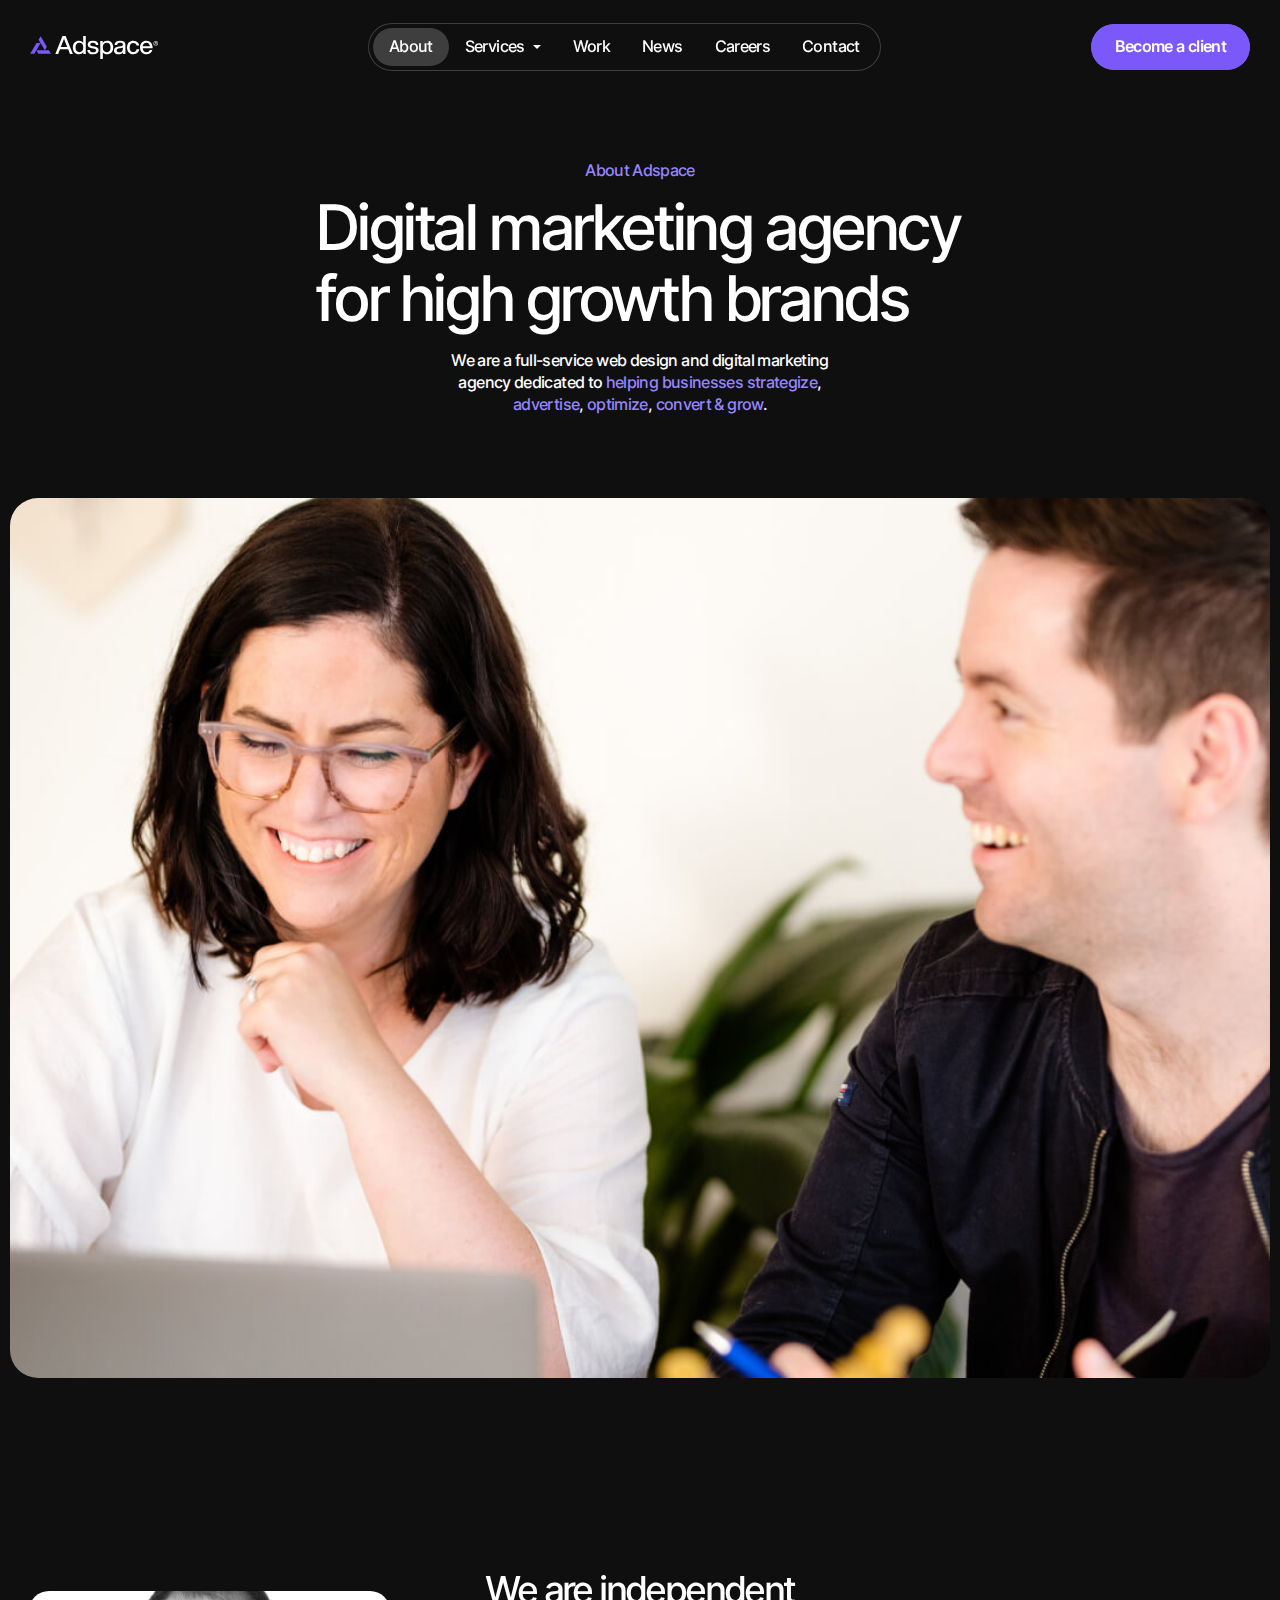
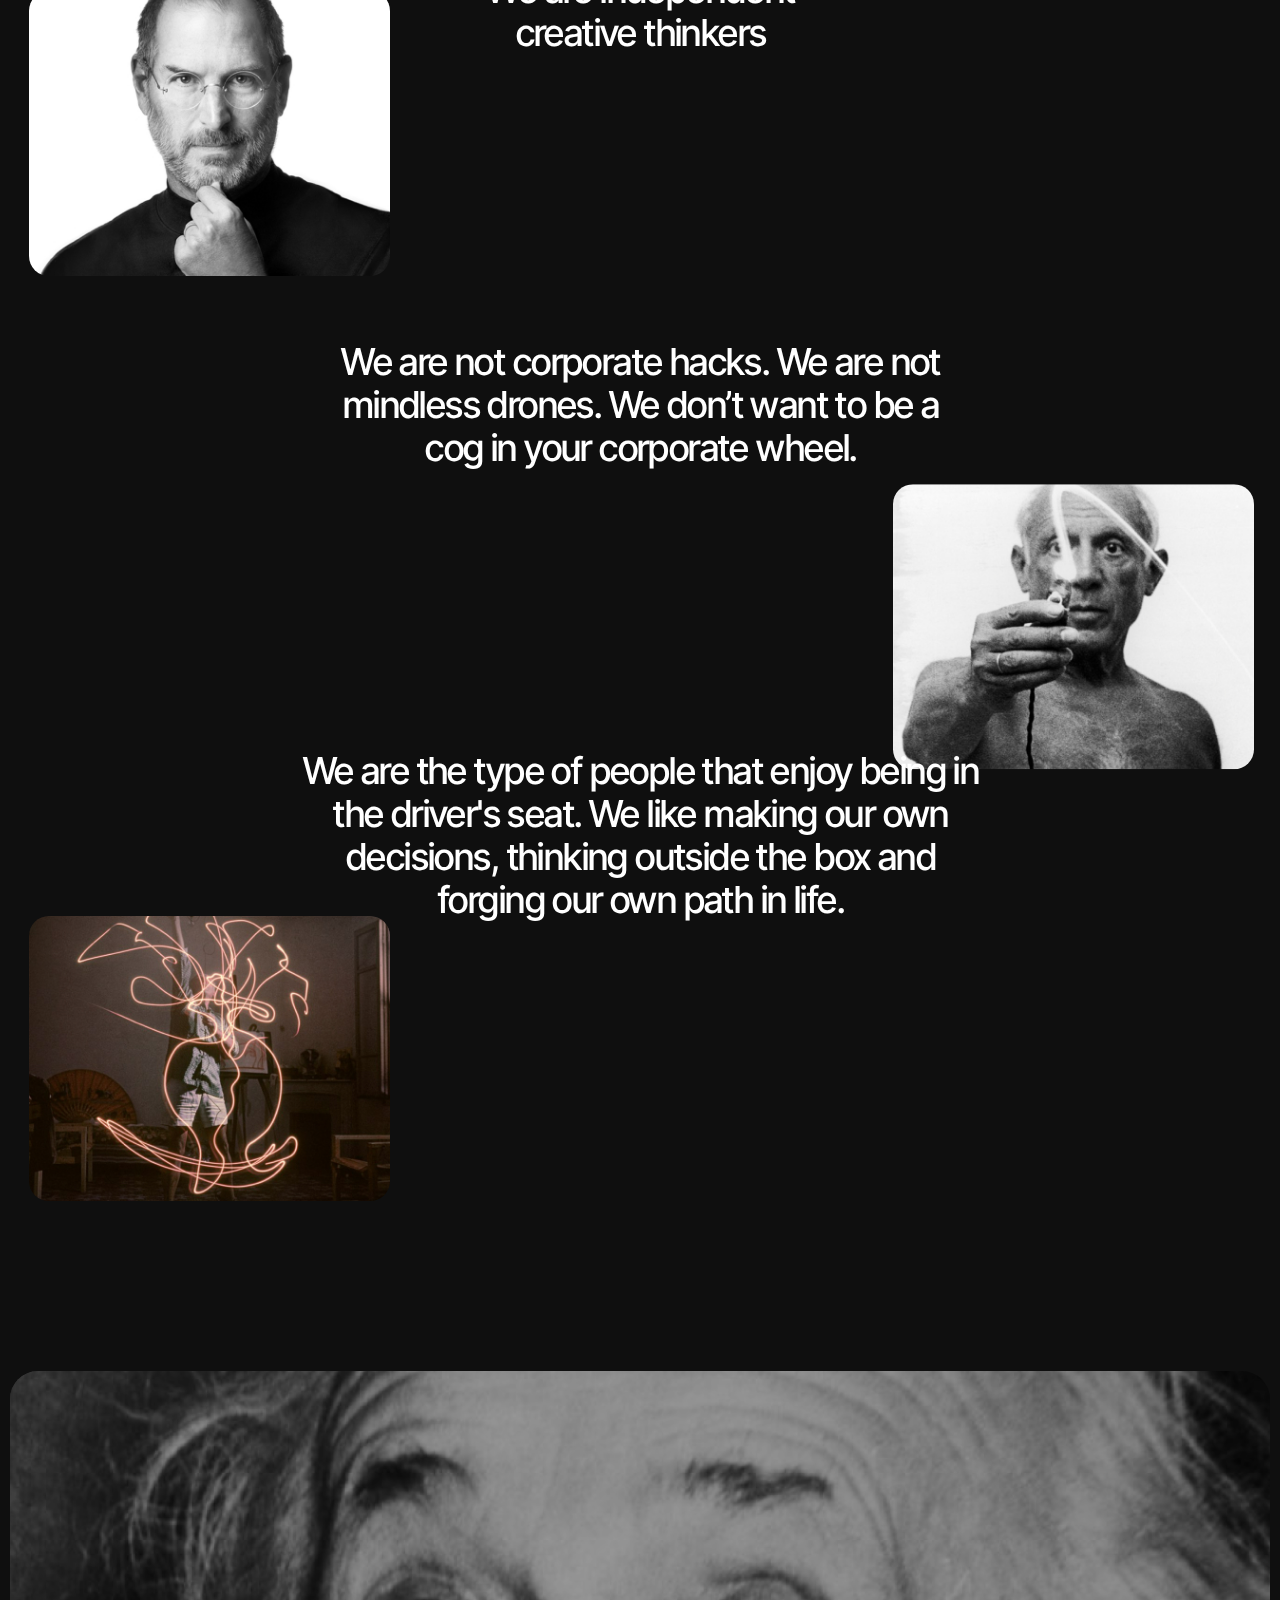
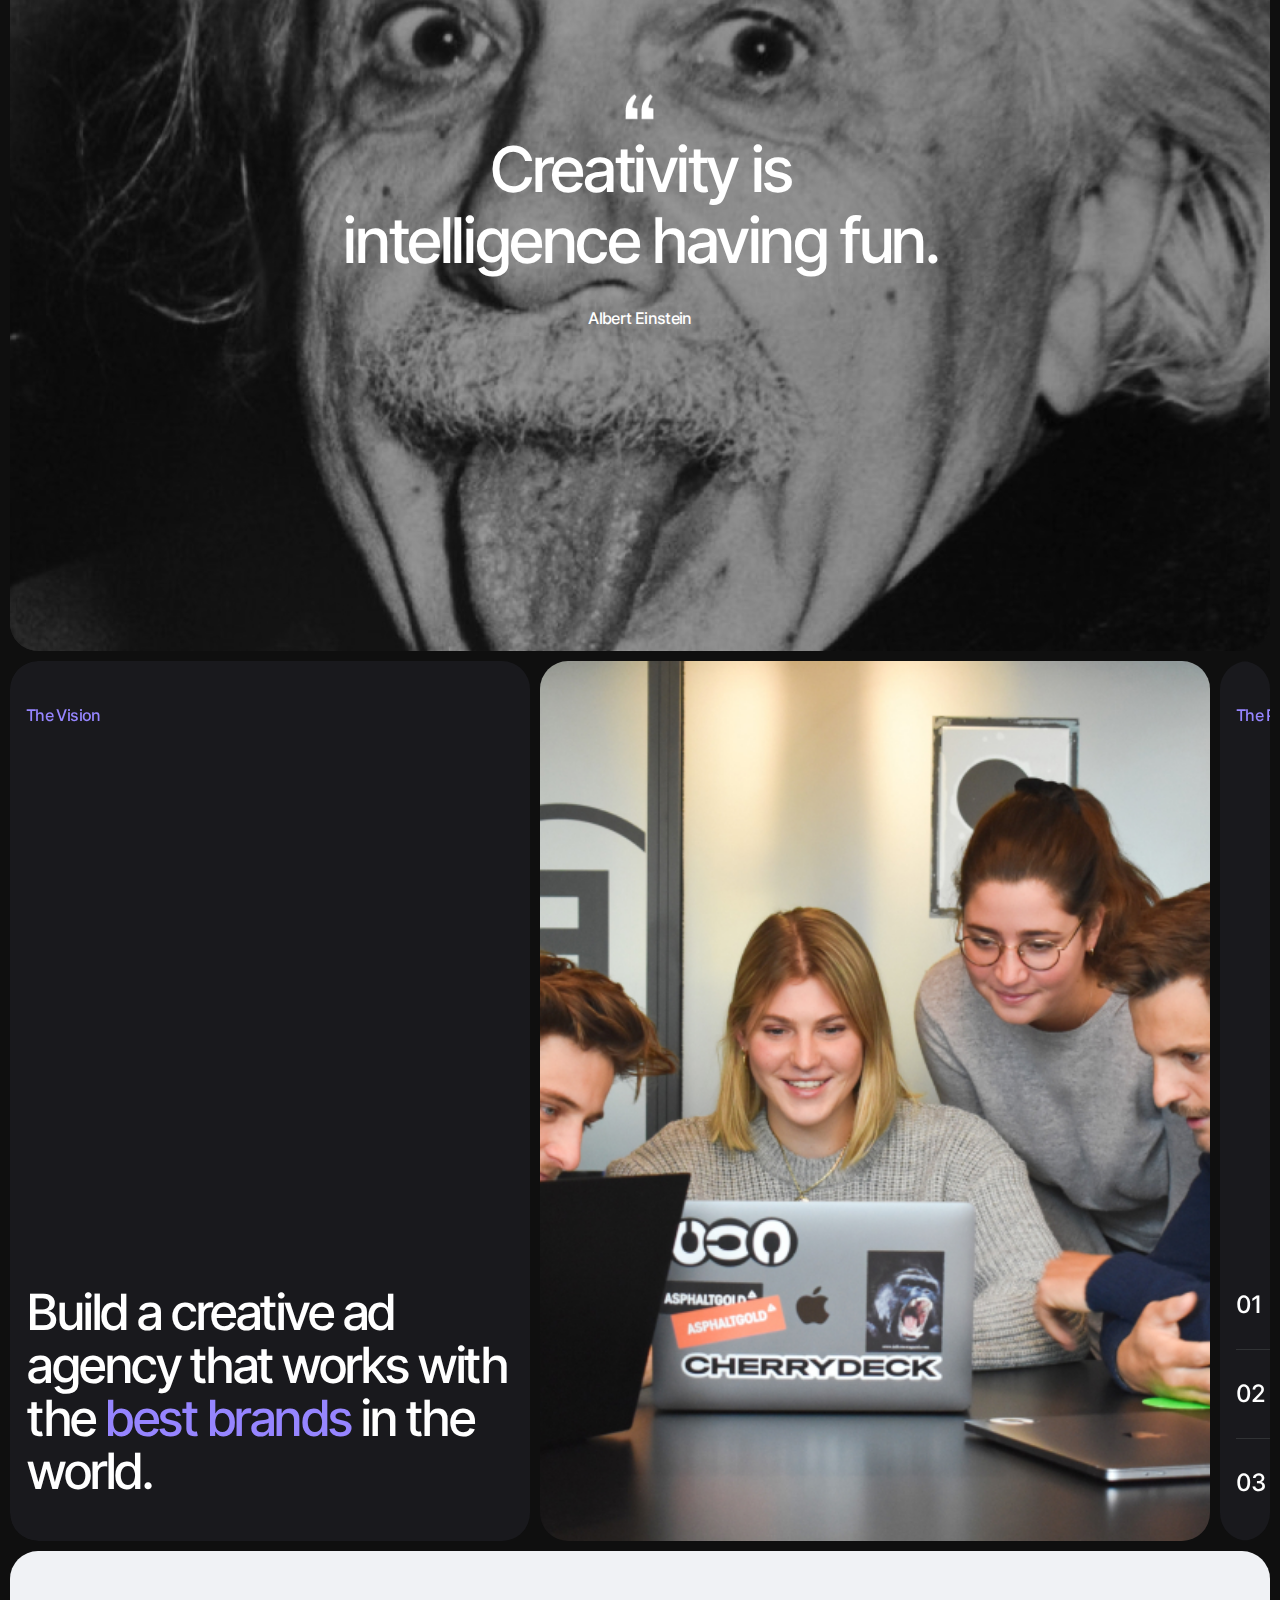
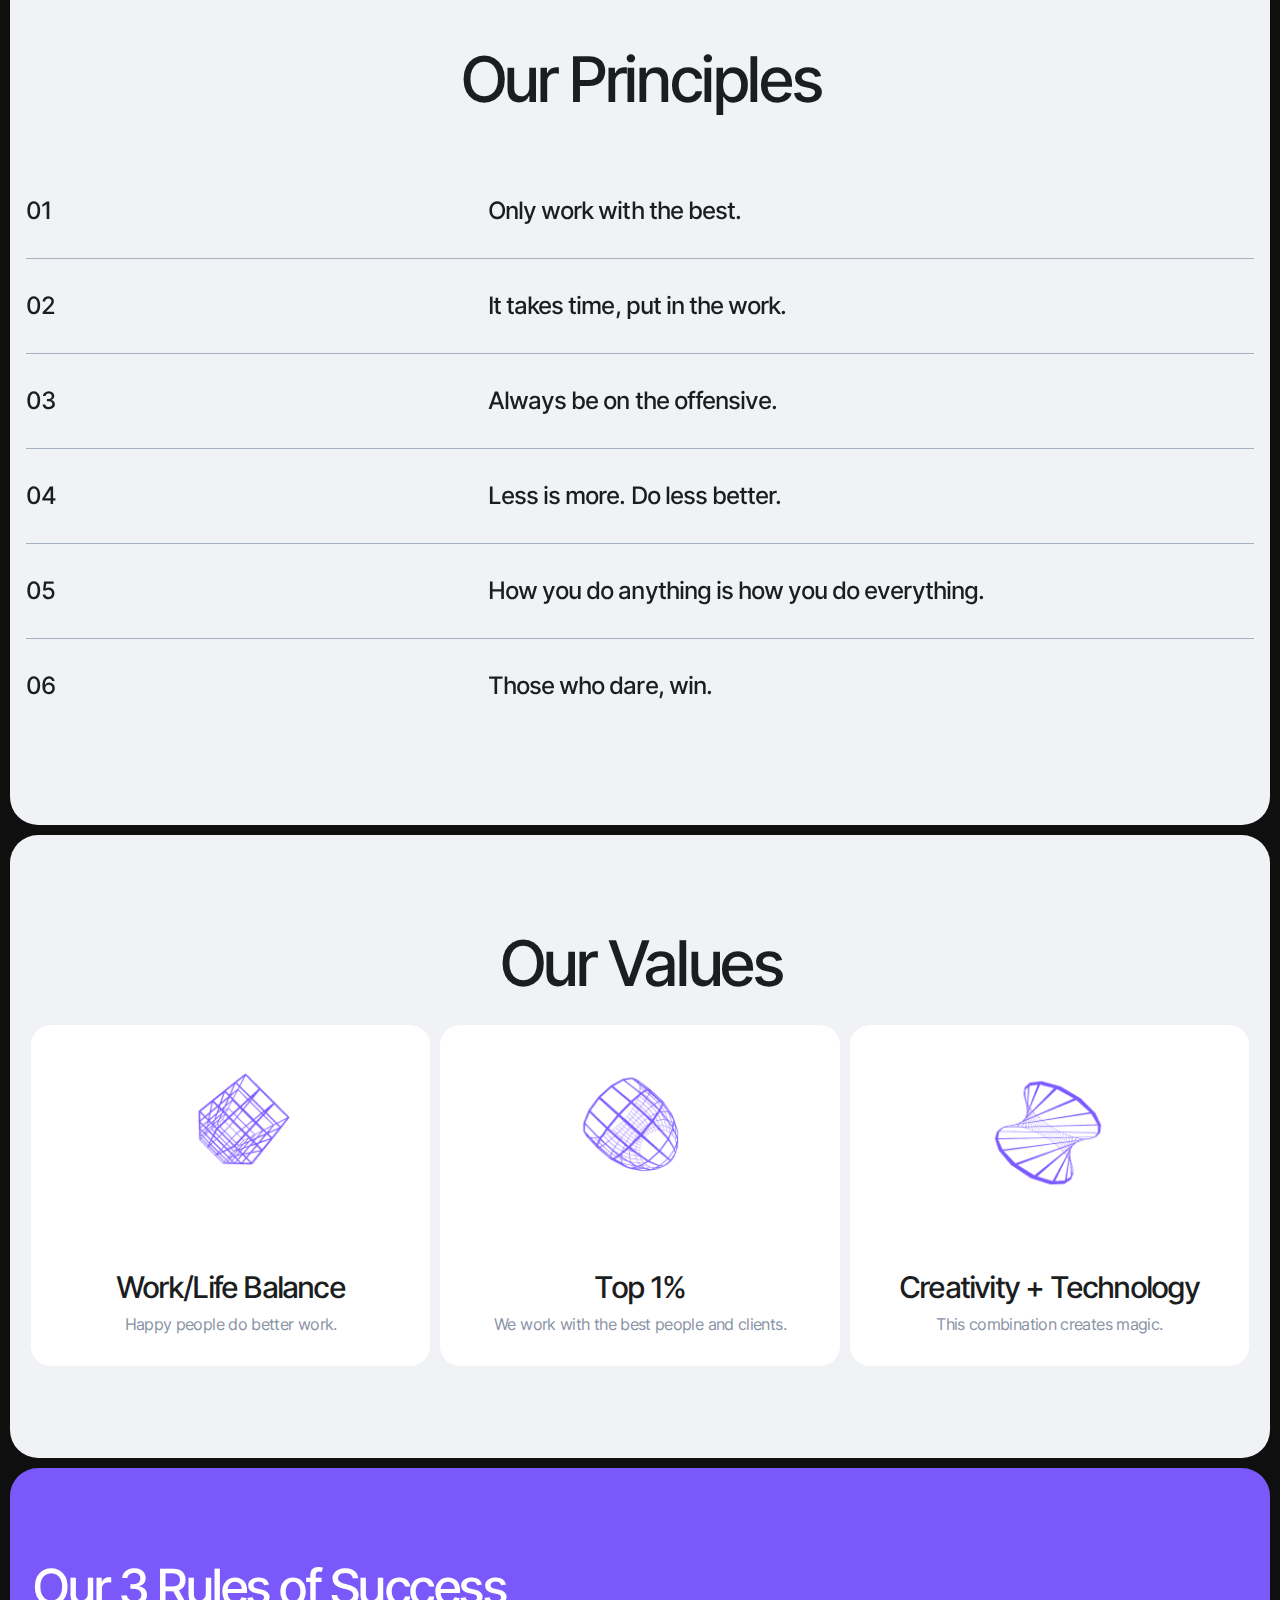
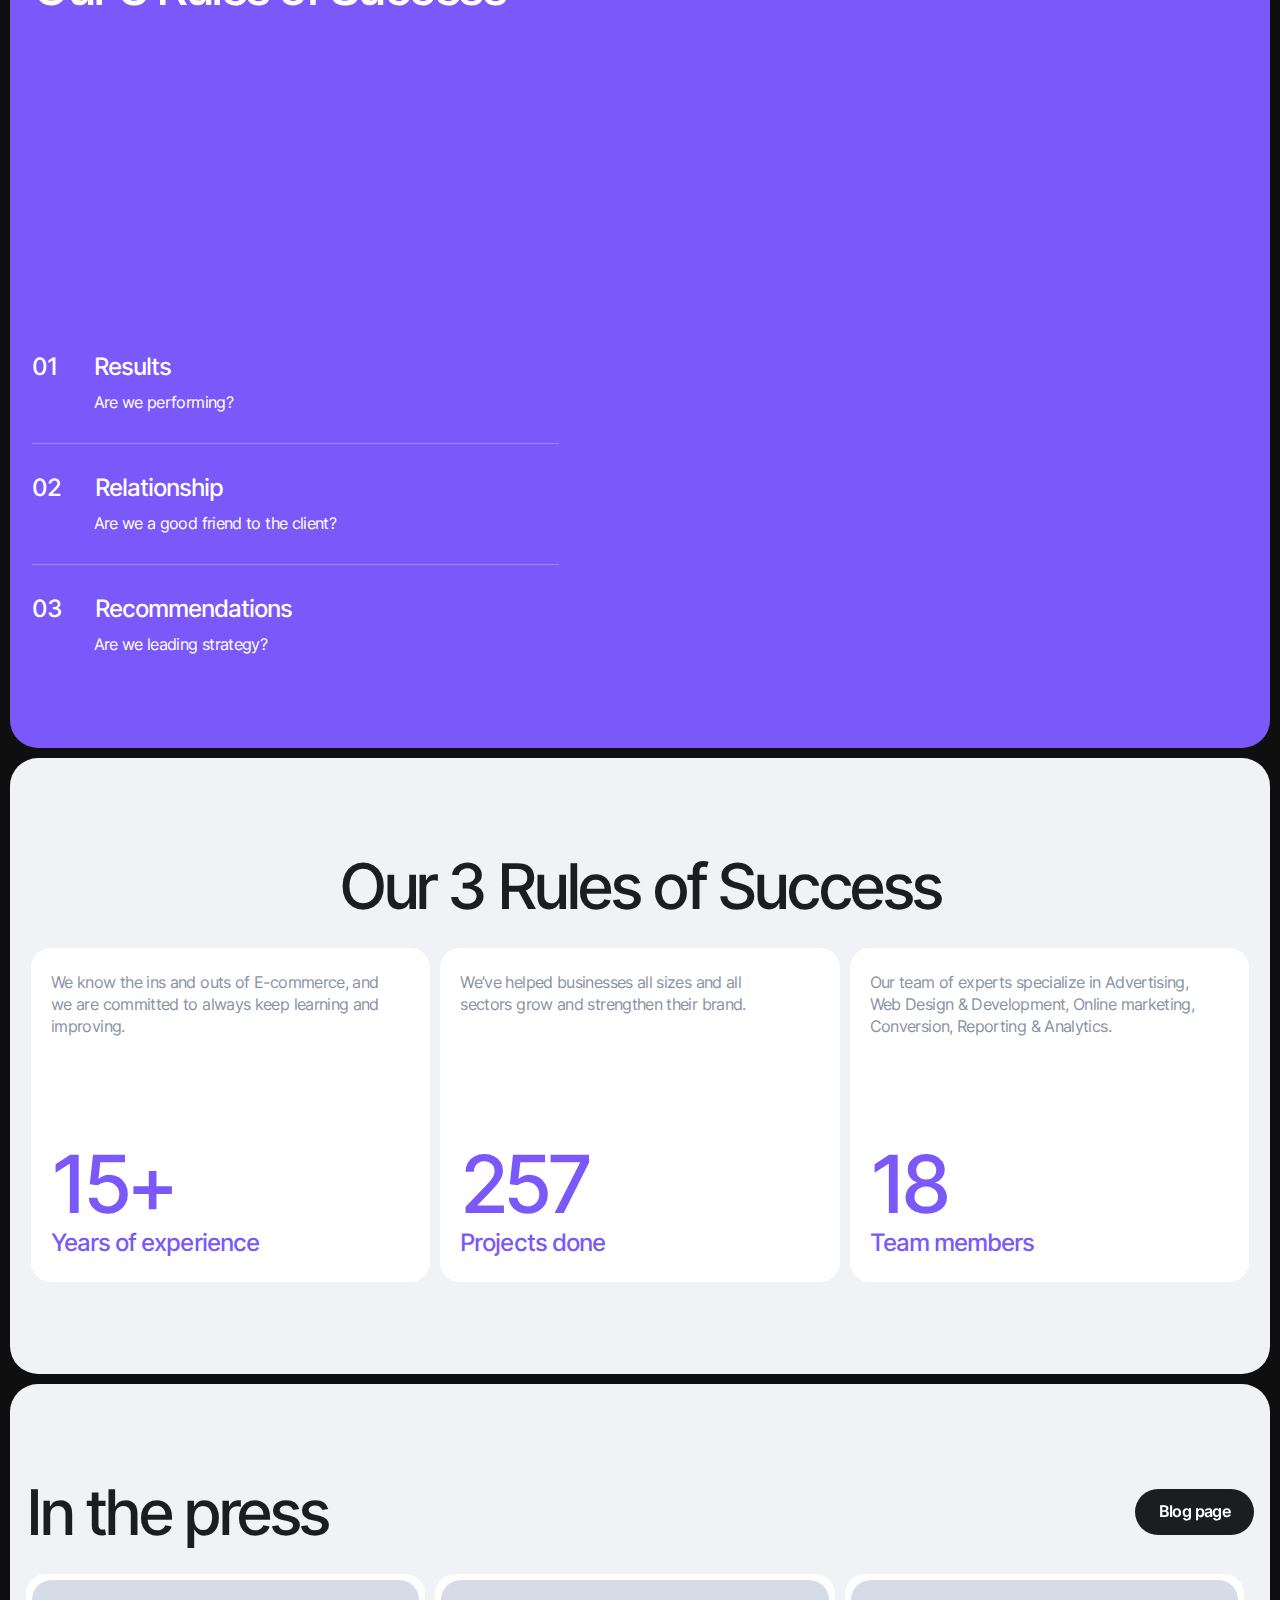
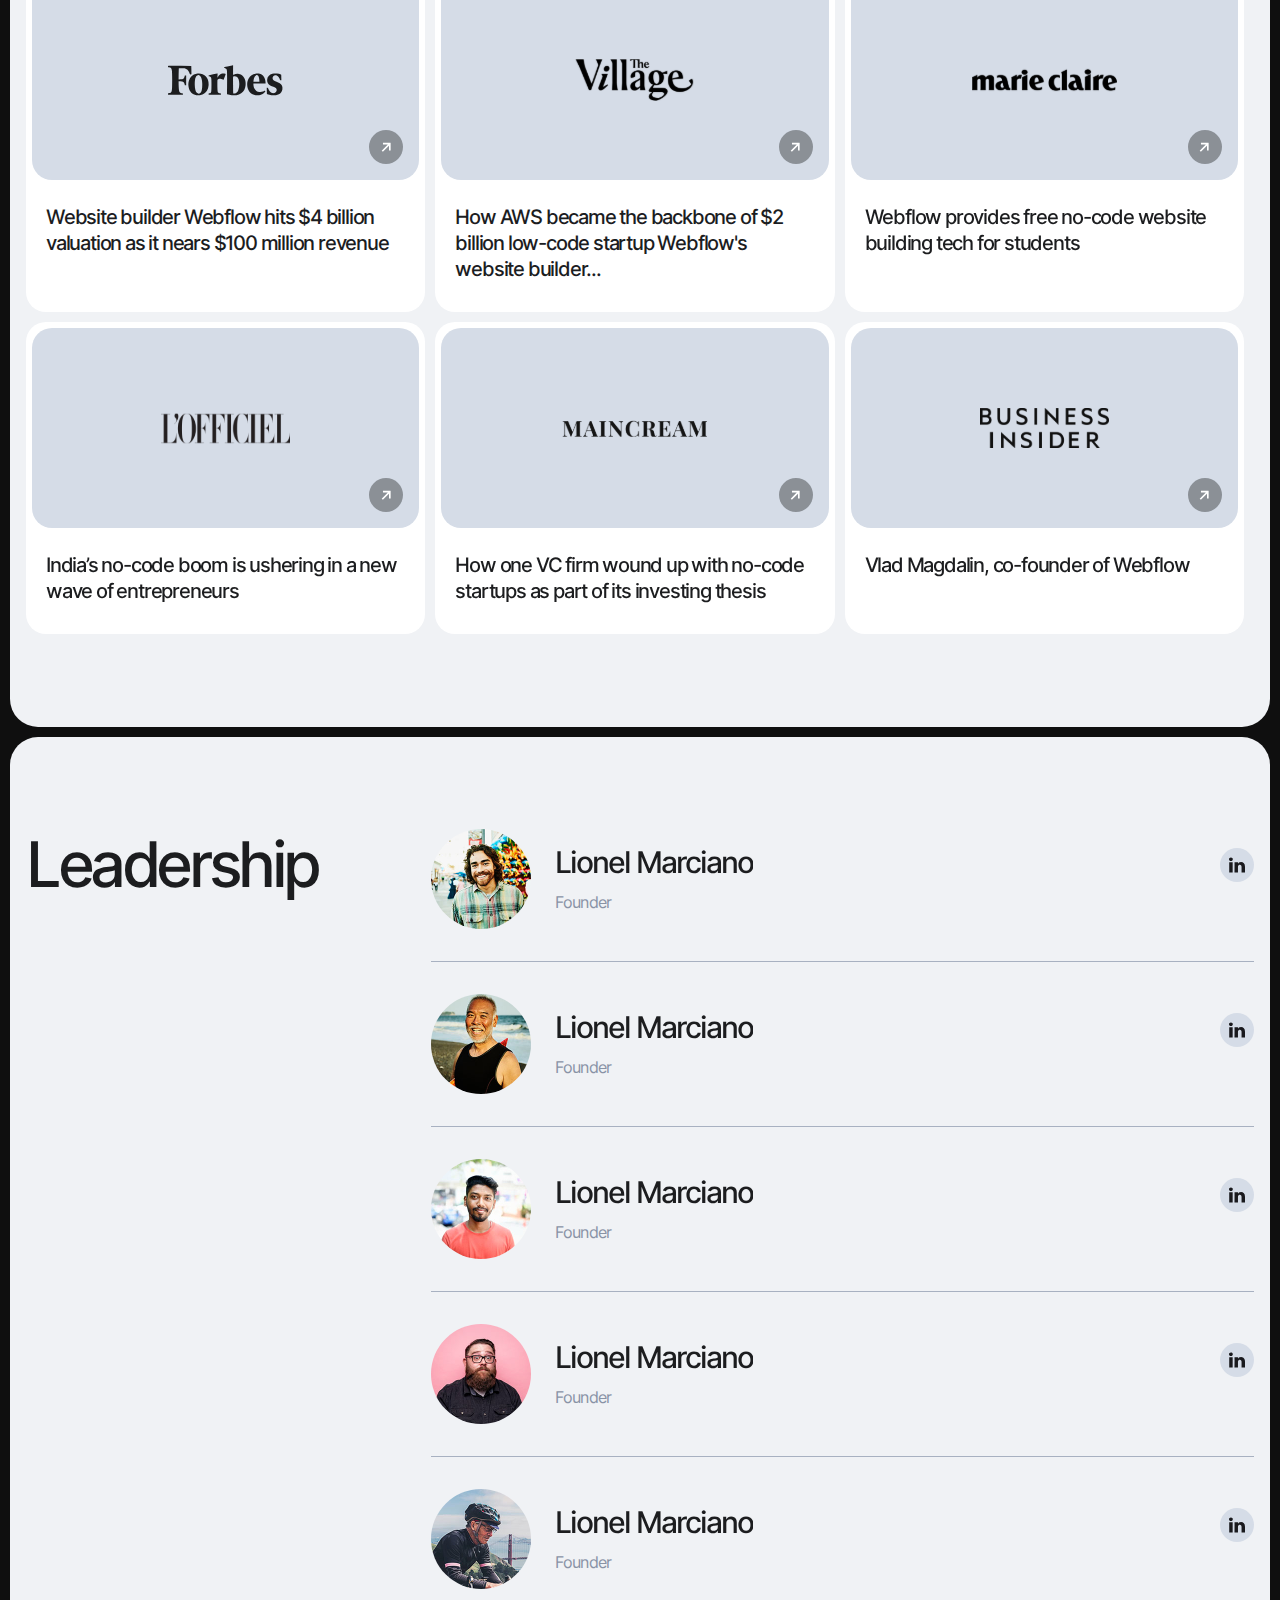
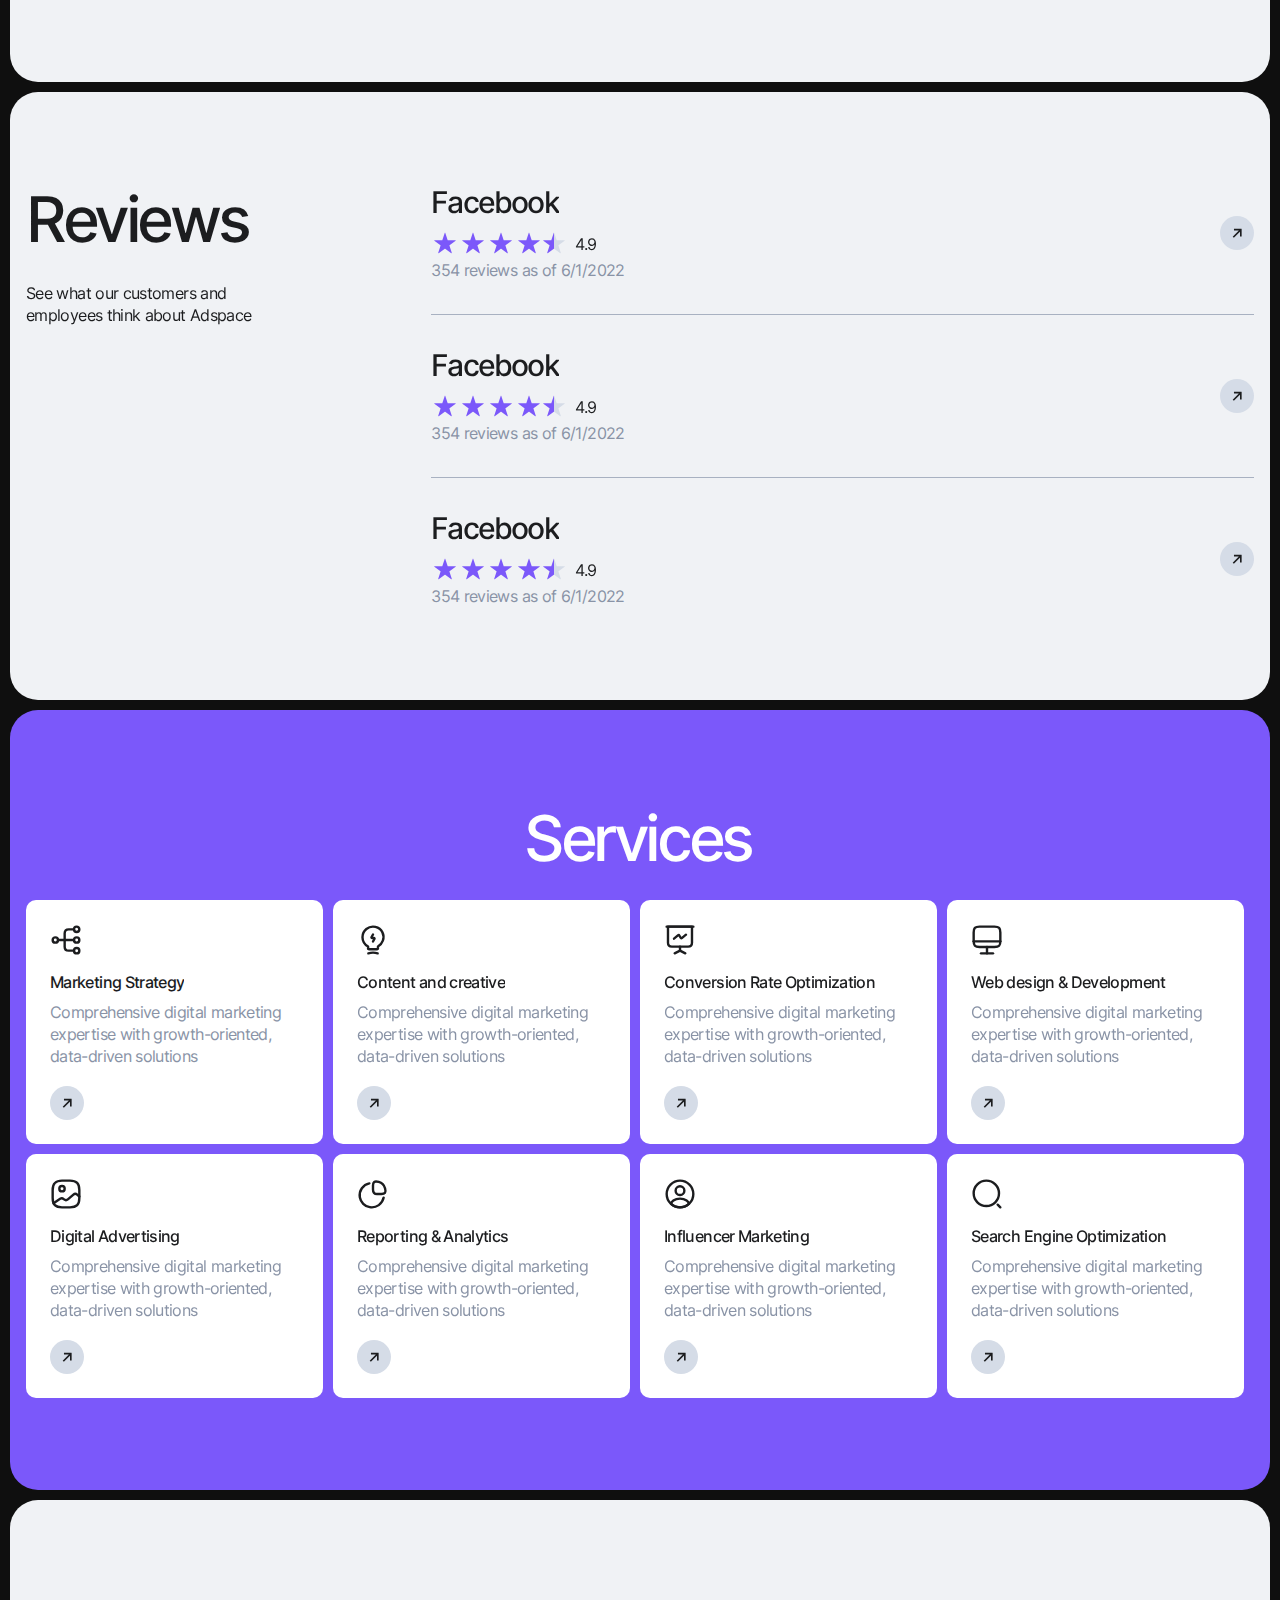
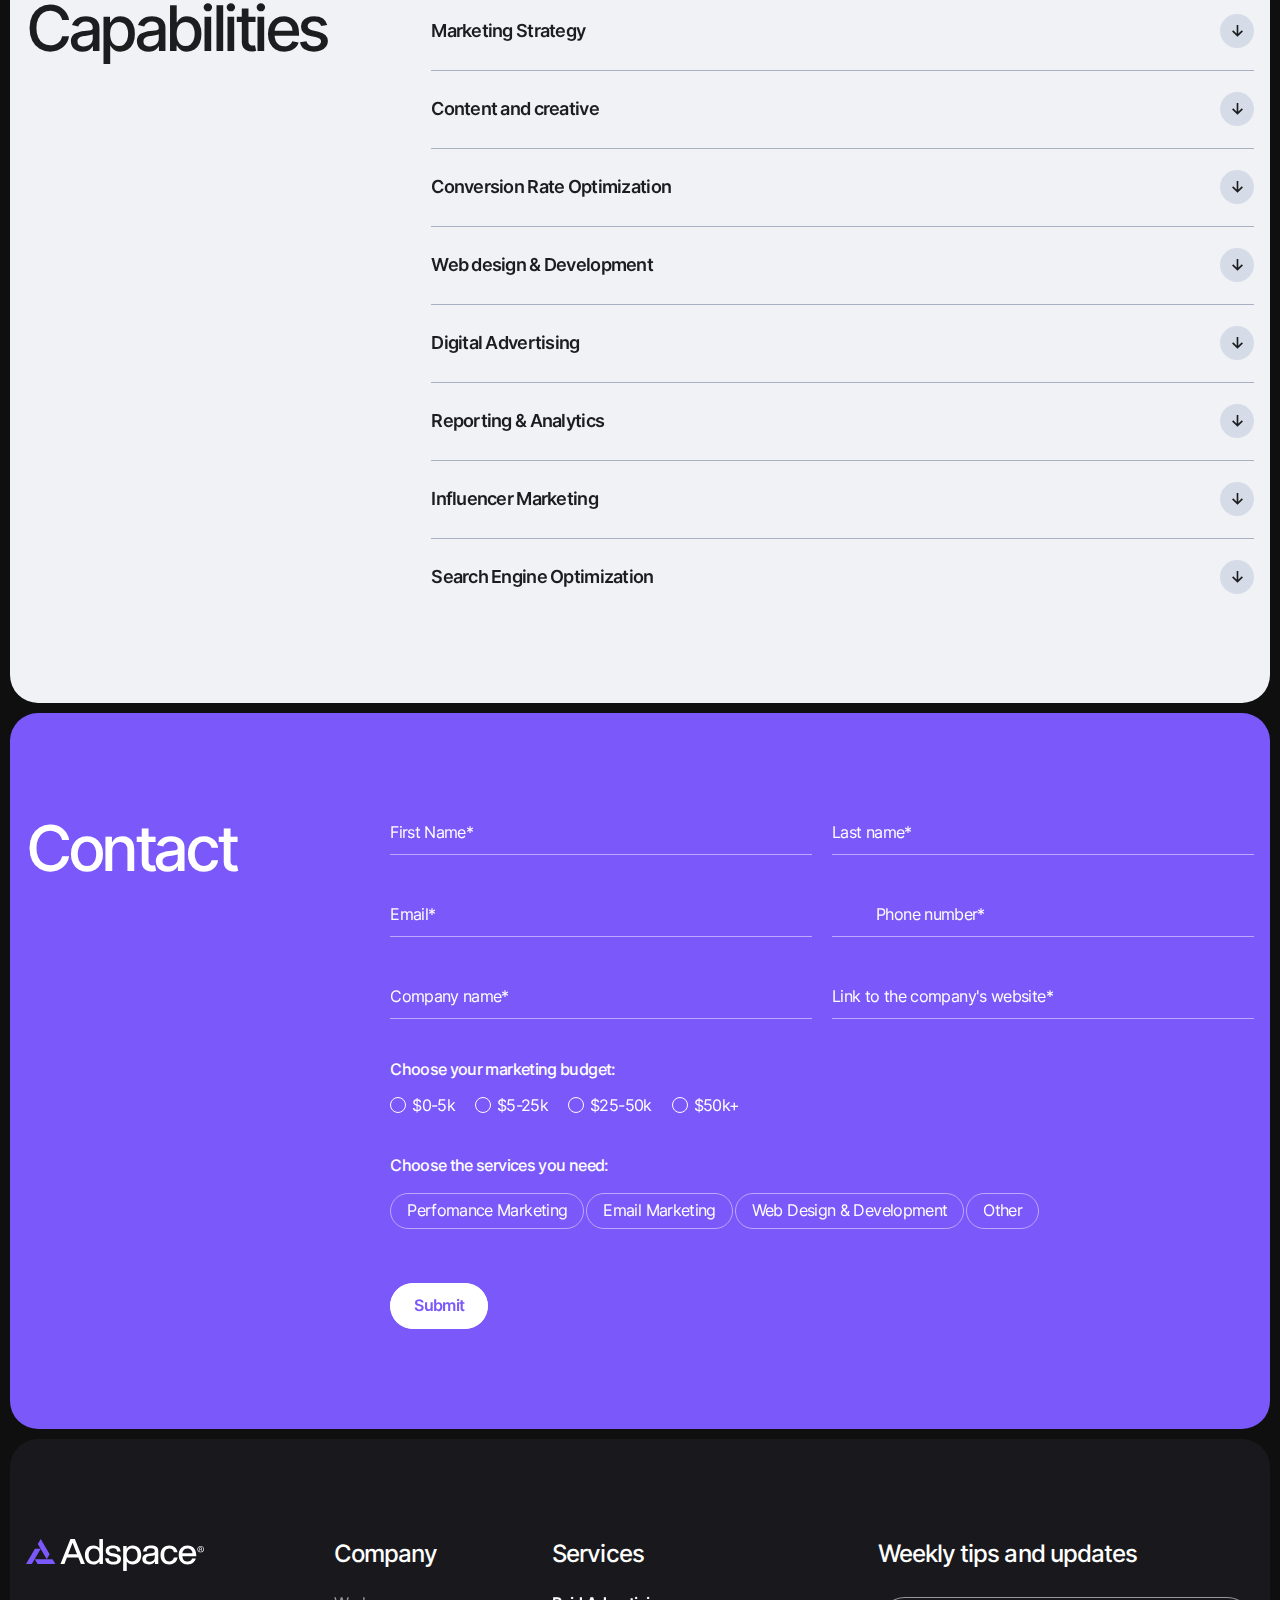
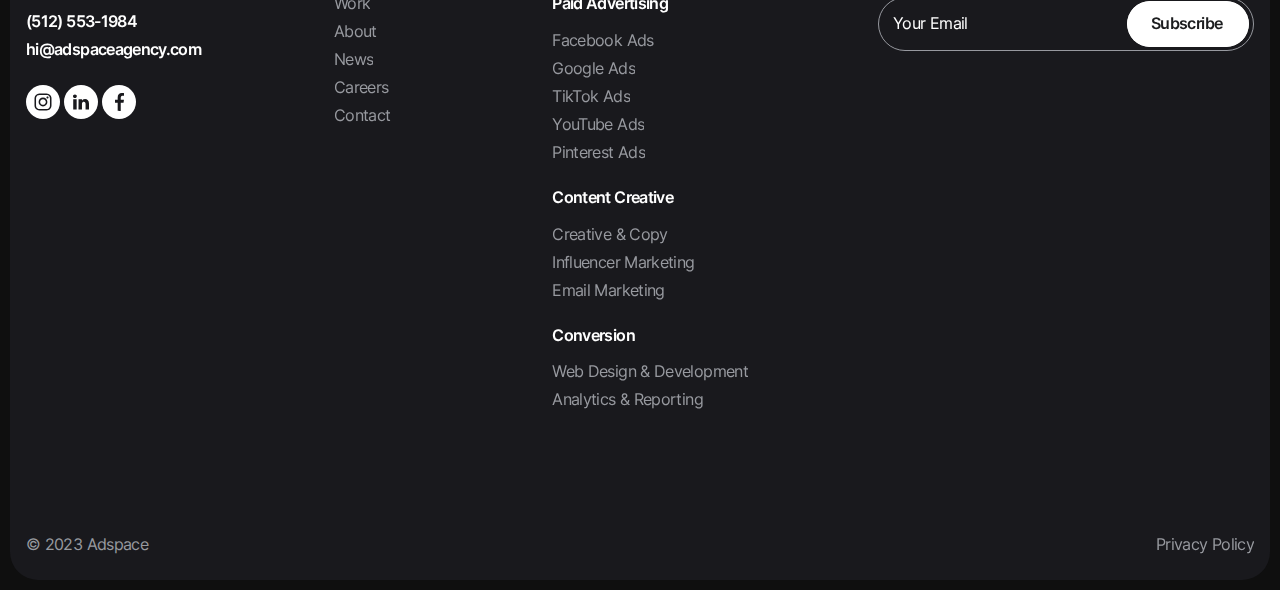
==== commit 2c2d2bd2: "add changes" ====
--- a/about.html
+++ b/about.html
@@ -510,6 +510,29 @@
                                     </span>
                                 </span>
                             </h2>
+                            <h2 class="top-main-about__title-small">
+                                <span class="text-inner wow animate__animated"
+                                    style="animation-delay: 0.2s; animation-name: fadeInUpTextInner;">
+                                    <span class="text-content wow animate__animated"
+                                        style="animation-delay: 0.2s; animation-name: fadeInUpTextContent;">
+                                        Digital marketing
+                                    </span>
+                                </span>
+                                <span class="text-inner wow animate__animated"
+                                    style="animation-delay: 0.4s; animation-name: fadeInUpTextInner;">
+                                    <span class="text-content wow animate__animated"
+                                        style="animation-delay: 0.4s; animation-name: fadeInUpTextContent;">
+                                        agency for high
+                                    </span>
+                                </span>
+                                <span class="text-inner wow animate__animated"
+                                    style="animation-delay: 0.6s; animation-name: fadeInUpTextInner;">
+                                    <span class="text-content wow animate__animated"
+                                        style="animation-delay: 0.6s; animation-name: fadeInUpTextContent;">
+                                        growth brands
+                                    </span>
+                                </span>
+                            </h2>
                             <div class="top-main-about__subtitle subtitle">
                                 <p>
                                     <span class="text-inner wow animate__animated"
@@ -2531,7 +2554,7 @@
                                         <div class="form-contact-block__item form-item">
                                             <input autocomplete='off' type='text' name='form[]'
                                                 class='form-contact-block__input form-input required'>
-                                            <label class="form-contact-block__label form-label">First Name</label>
+                                            <label class="form-contact-block__label form-label">First Name*</label>
                                             <span class="form-contact-block__icon form-icon icon-link">
                                                 <span class="icon-link__inner">
                                                     <span class="icon-link__content">
@@ -2555,7 +2578,7 @@
                                         <div class="form-contact-block__item form-item">
                                             <input autocomplete='off' type='text' name='form[]'
                                                 class='form-contact-block__input form-input required'>
-                                            <label class="form-contact-block__label form-label">First Name</label>
+                                            <label class="form-contact-block__label form-label">Last name*</label>
                                             <span class="form-contact-block__icon form-icon icon-link">
                                                 <span class="icon-link__inner">
                                                     <span class="icon-link__content">
@@ -2579,7 +2602,7 @@
                                         <div class="form-contact-block__item form-item">
                                             <input autocomplete='off' type='email' name='form[]'
                                                 class='form-contact-block__input form-input email required'>
-                                            <label class="form-contact-block__label form-label">Email</label>
+                                            <label class="form-contact-block__label form-label">Email*</label>
                                             <span class="form-contact-block__icon form-icon icon-link">
                                                 <span class="icon-link__inner">
                                                     <span class="icon-link__content">
@@ -2603,7 +2626,7 @@
                                         <div class="form-contact-block__item form-item form-item_phone">
                                             <input autocomplete='off' type='tel' name='form[]'
                                                 class='form-contact-block__input form-input form-input__phone phone required'>
-                                            <label class="form-contact-block__label form-label">Phone number</label>
+                                            <label class="form-contact-block__label form-label">Phone number*</label>
                                             <span class="form-contact-block__icon form-icon icon-link">
                                                 <span class="icon-link__inner">
                                                     <span class="icon-link__content">
--- a/css/style.min.css
+++ b/css/style.min.css
@@ -2420,7 +2420,7 @@
   font-weight: 600;
 }
 .text-block__bg-info-title:not(:last-child) {
-  margin: 0 0 8px 0;
+  margin: 0 0 8px 0 !important;
 }
 .text-block__image-block {
   position: relative;
@@ -7147,6 +7147,15 @@
 .top-item-faqs-service__icon .icon-link__content:last-child svg {
   stroke: #FFFFFF;
 }
+@media (min-width: 991.98px) {
+  .top-item-faqs-service__icon .icon-link__content:last-child svg {
+    -webkit-transition: all 0.3s ease 0s;
+    -moz-transition: all 0.3s ease 0s;
+    -ms-transition: all 0.3s ease 0s;
+    -o-transition: all 0.3s ease 0s;
+    transition: all 0.3s ease 0s;
+  }
+}
 
 .contact__main:not(:last-child) {
   margin: 0 0 10px 0;
@@ -7519,6 +7528,15 @@
 }
 .top-item-faqs-contact__icon .icon-link__content:last-child svg {
   stroke: #FFFFFF;
+}
+@media (min-width: 991.98px) {
+  .top-item-faqs-contact__icon .icon-link__content:last-child svg {
+    -webkit-transition: all 0.3s ease 0s;
+    -moz-transition: all 0.3s ease 0s;
+    -ms-transition: all 0.3s ease 0s;
+    -o-transition: all 0.3s ease 0s;
+    transition: all 0.3s ease 0s;
+  }
 }
 
 .join-contact__row {
@@ -10417,6 +10435,31 @@
   padding: 0 5px 0 0;
 }
 .top-main-about__title:not(:last-child) {
+  margin: 0 0 16px 0;
+}
+@media (max-width: 767.98px) {
+  .top-main-about__title {
+    text-align: left;
+  }
+}
+@media (max-width: 400px) {
+  .top-main-about__title {
+    display: none;
+  }
+}
+.top-main-about__title-small {
+  color: #FFFFFF;
+  text-align: left;
+}
+@media (min-width: 400px) {
+  .top-main-about__title-small {
+    display: none;
+  }
+}
+.top-main-about__title-small .text-inner {
+  padding: 0 5px 0 0;
+}
+.top-main-about__title-small:not(:last-child) {
   margin: 0 0 16px 0;
 }
 
@@ -12816,11 +12859,15 @@
 }
 .top-item-capabilities-about__icon .icon-link__content:last-child svg {
   stroke: #FFFFFF;
-  -webkit-transition: all 0.3s ease 0s;
-  -moz-transition: all 0.3s ease 0s;
-  -ms-transition: all 0.3s ease 0s;
-  -o-transition: all 0.3s ease 0s;
-  transition: all 0.3s ease 0s;
+}
+@media (min-width: 991.98px) {
+  .top-item-capabilities-about__icon .icon-link__content:last-child svg {
+    -webkit-transition: all 0.3s ease 0s;
+    -moz-transition: all 0.3s ease 0s;
+    -ms-transition: all 0.3s ease 0s;
+    -o-transition: all 0.3s ease 0s;
+    transition: all 0.3s ease 0s;
+  }
 }
 
 .home__brands {
